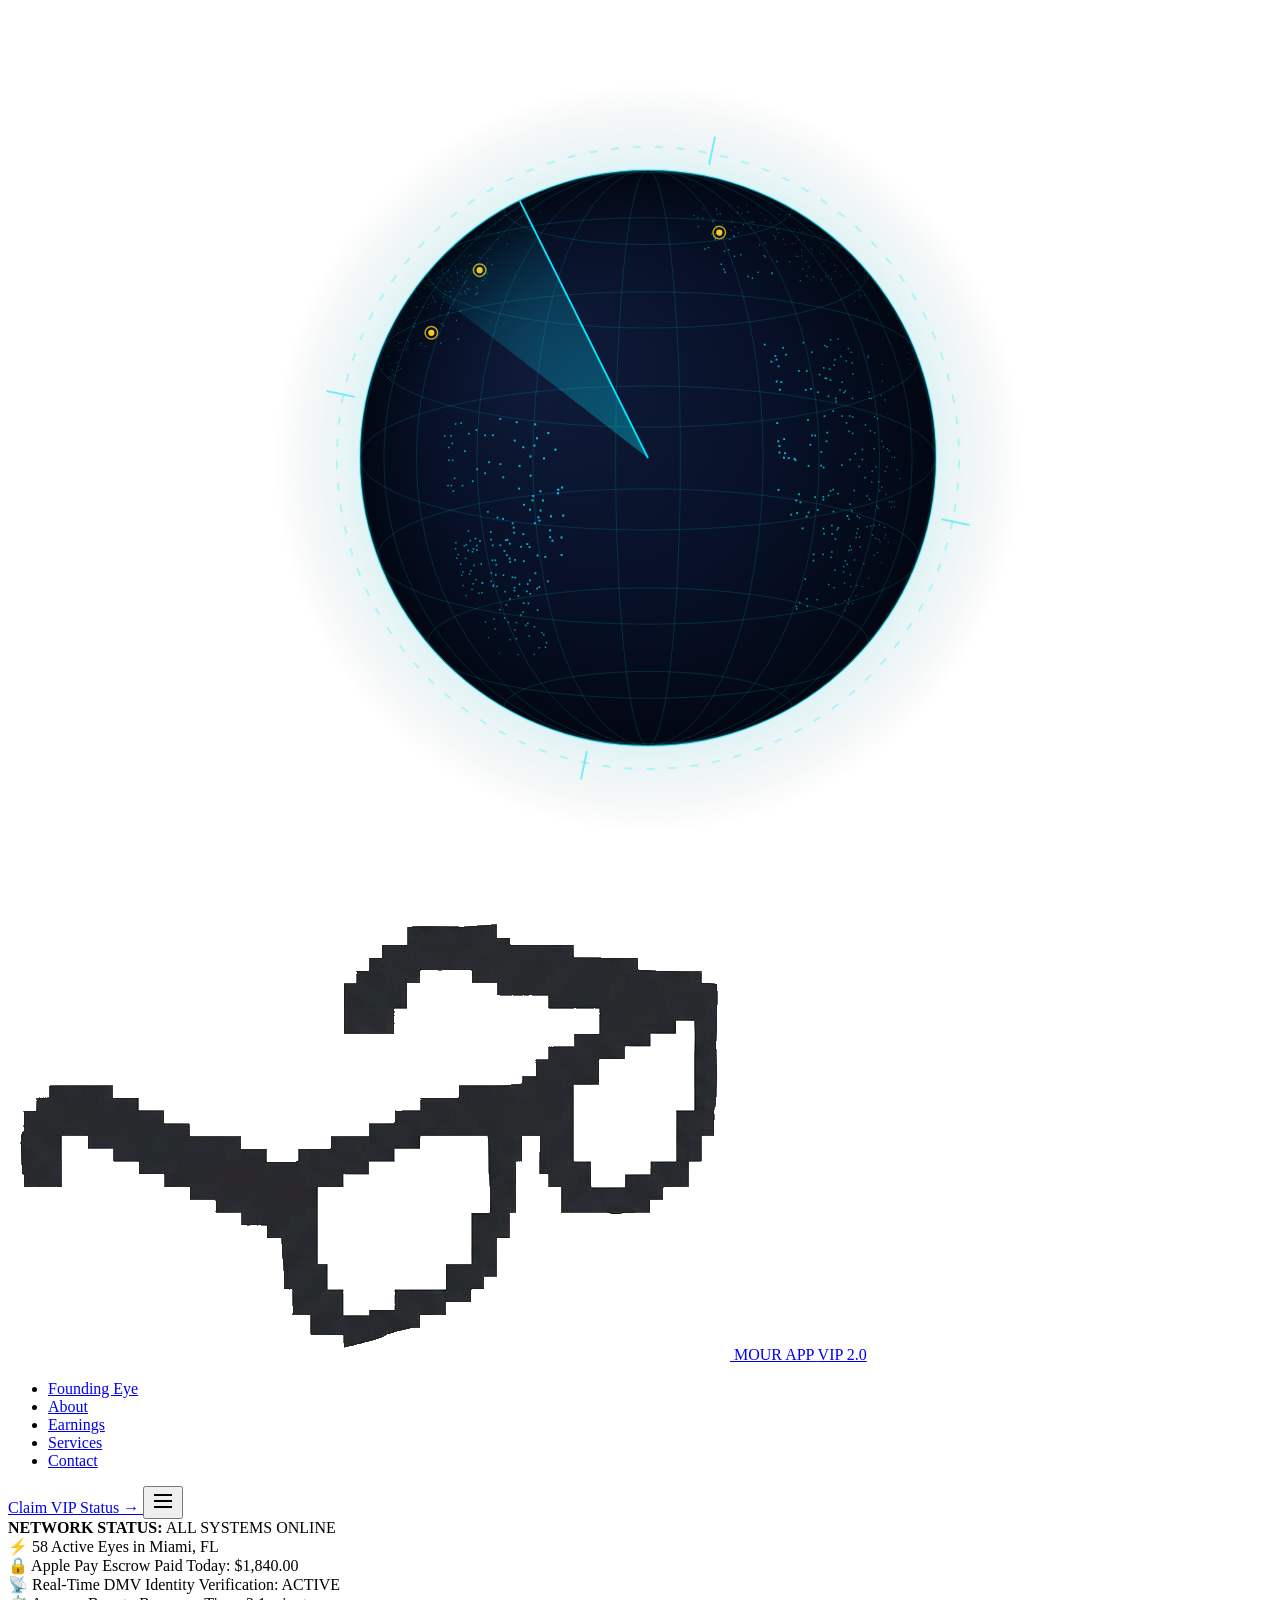
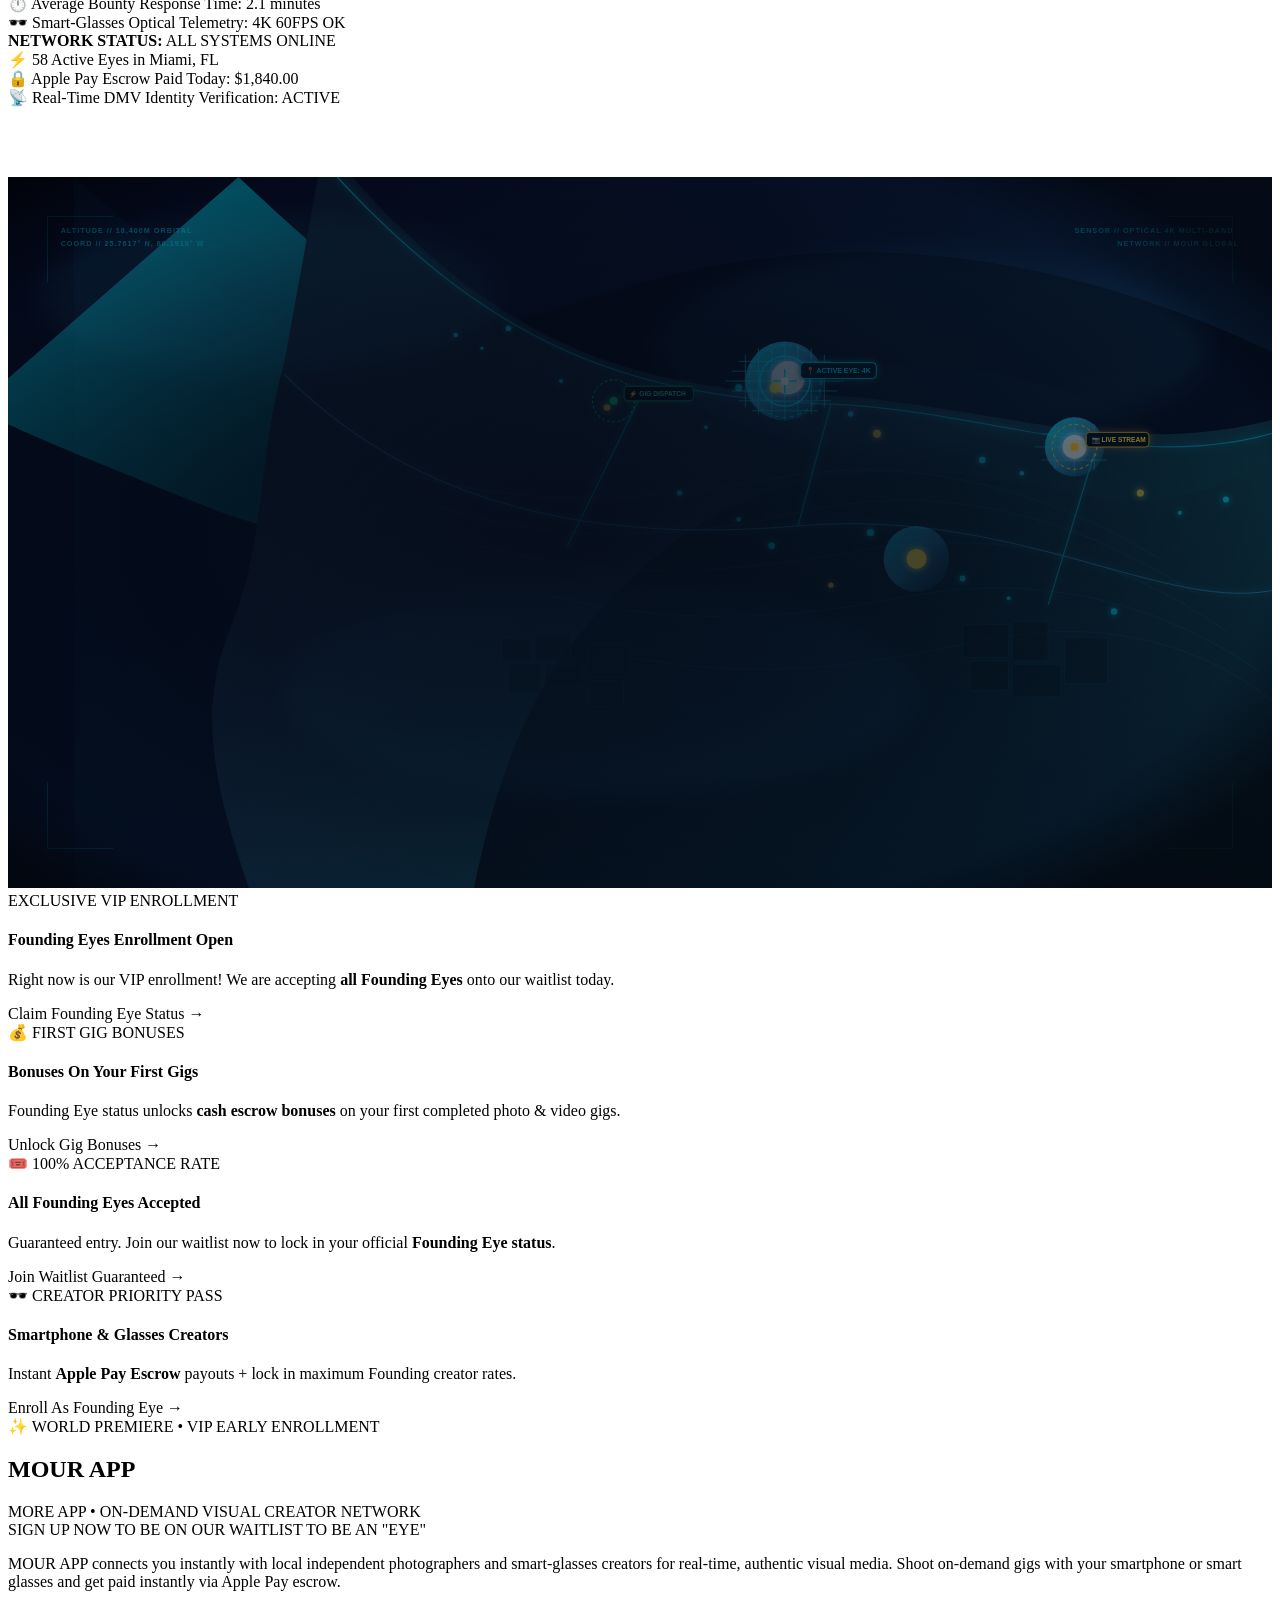
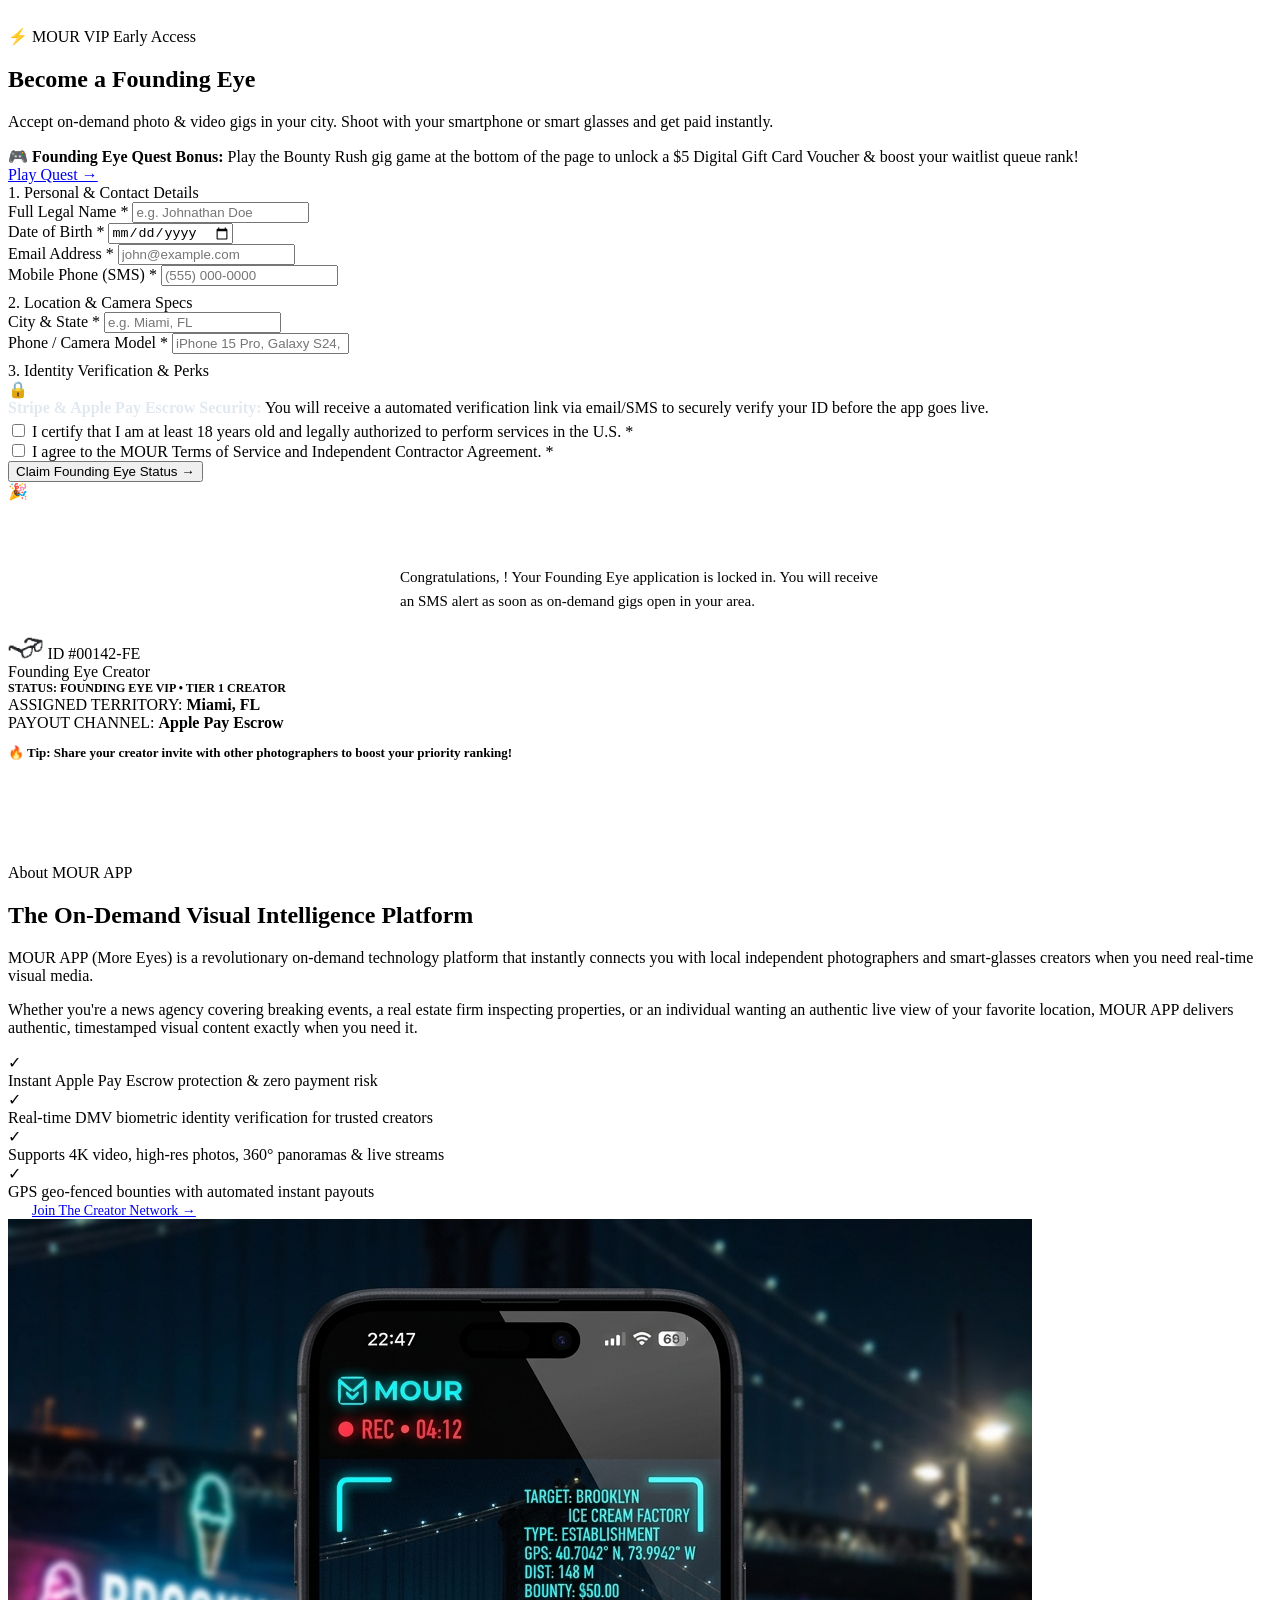
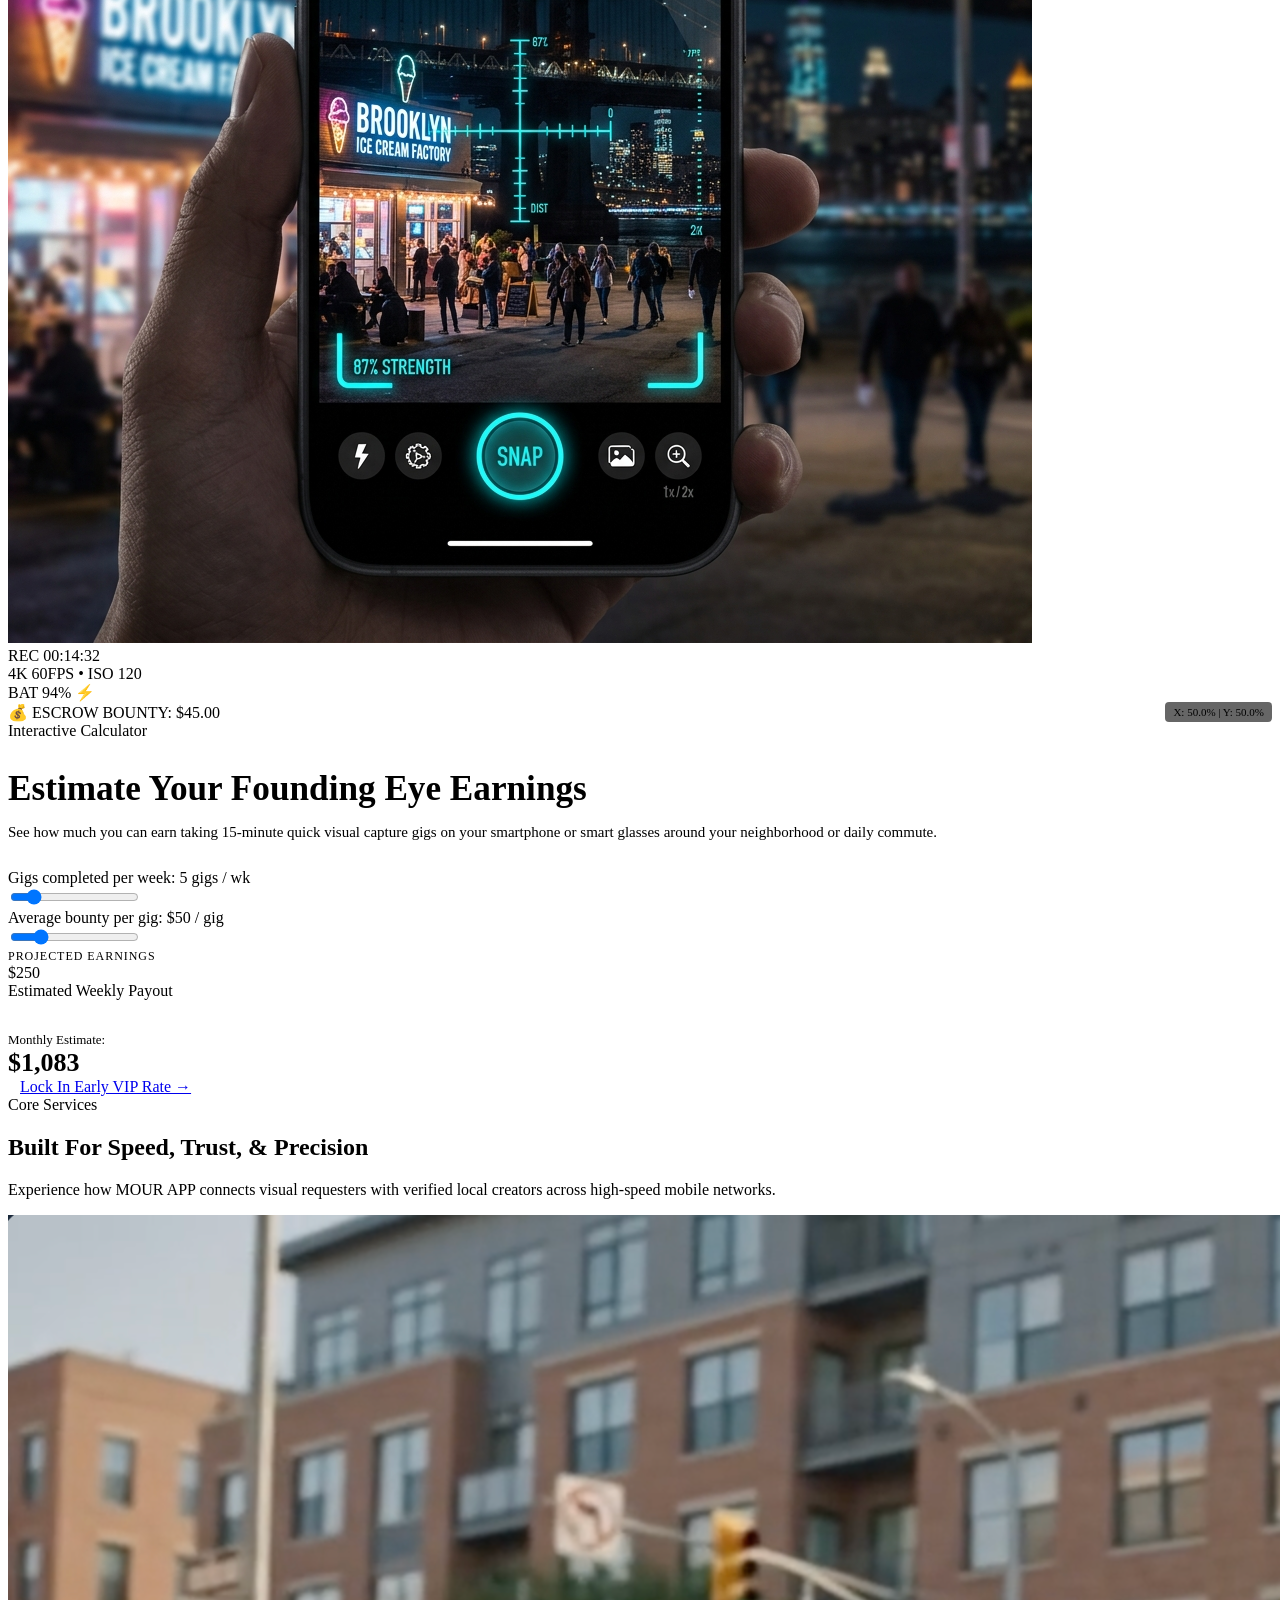
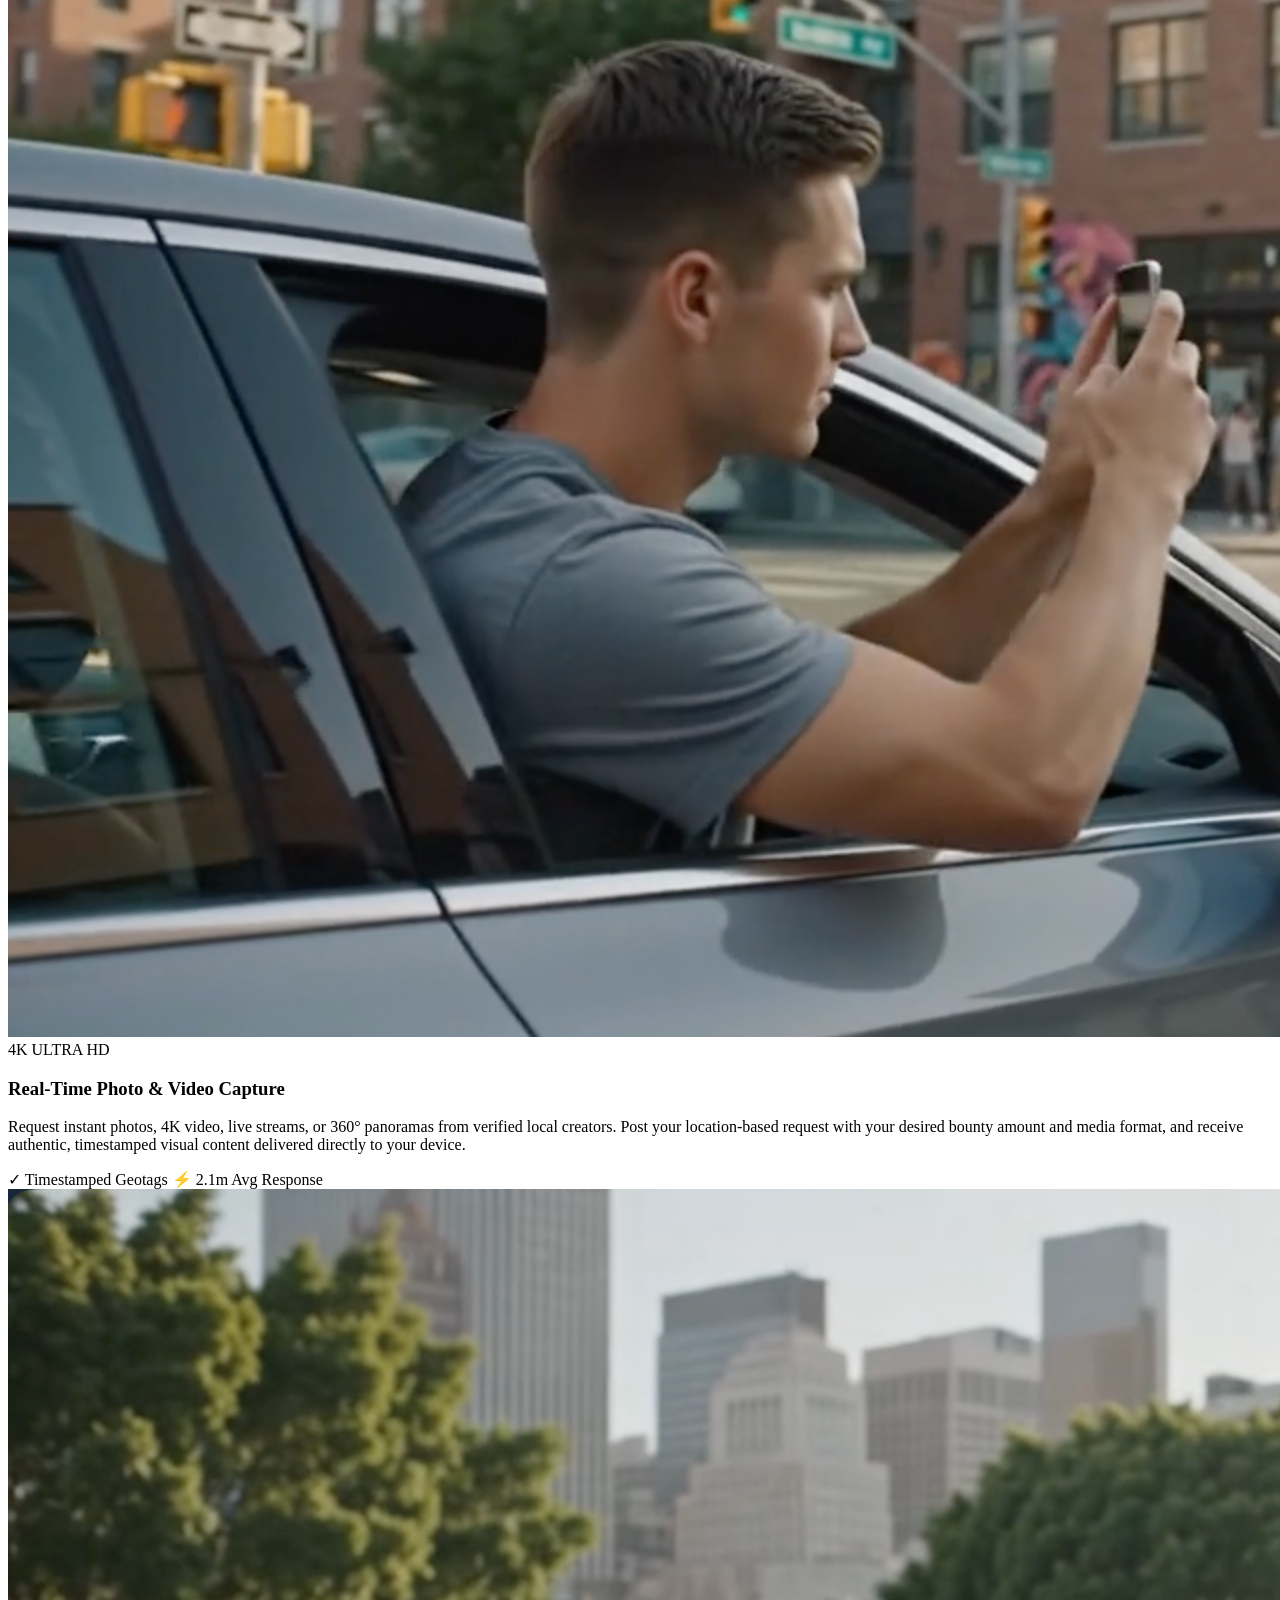
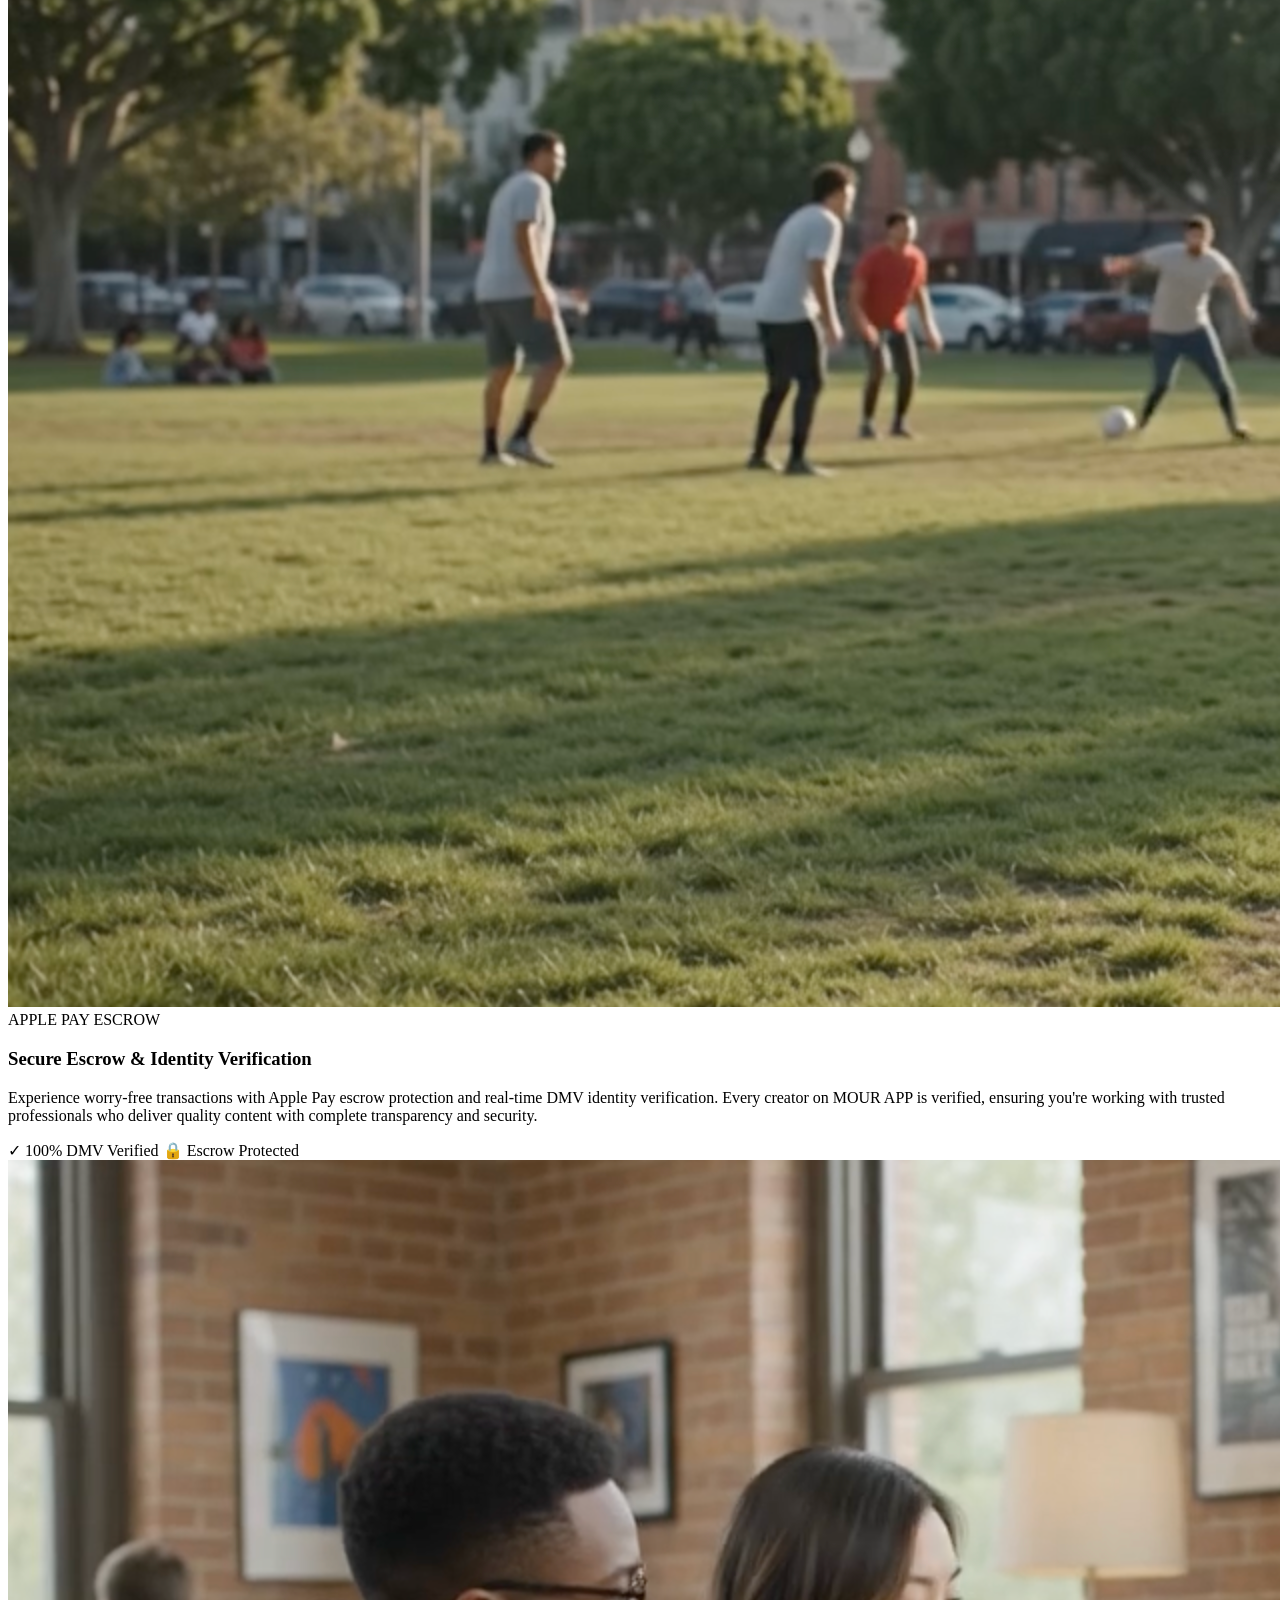
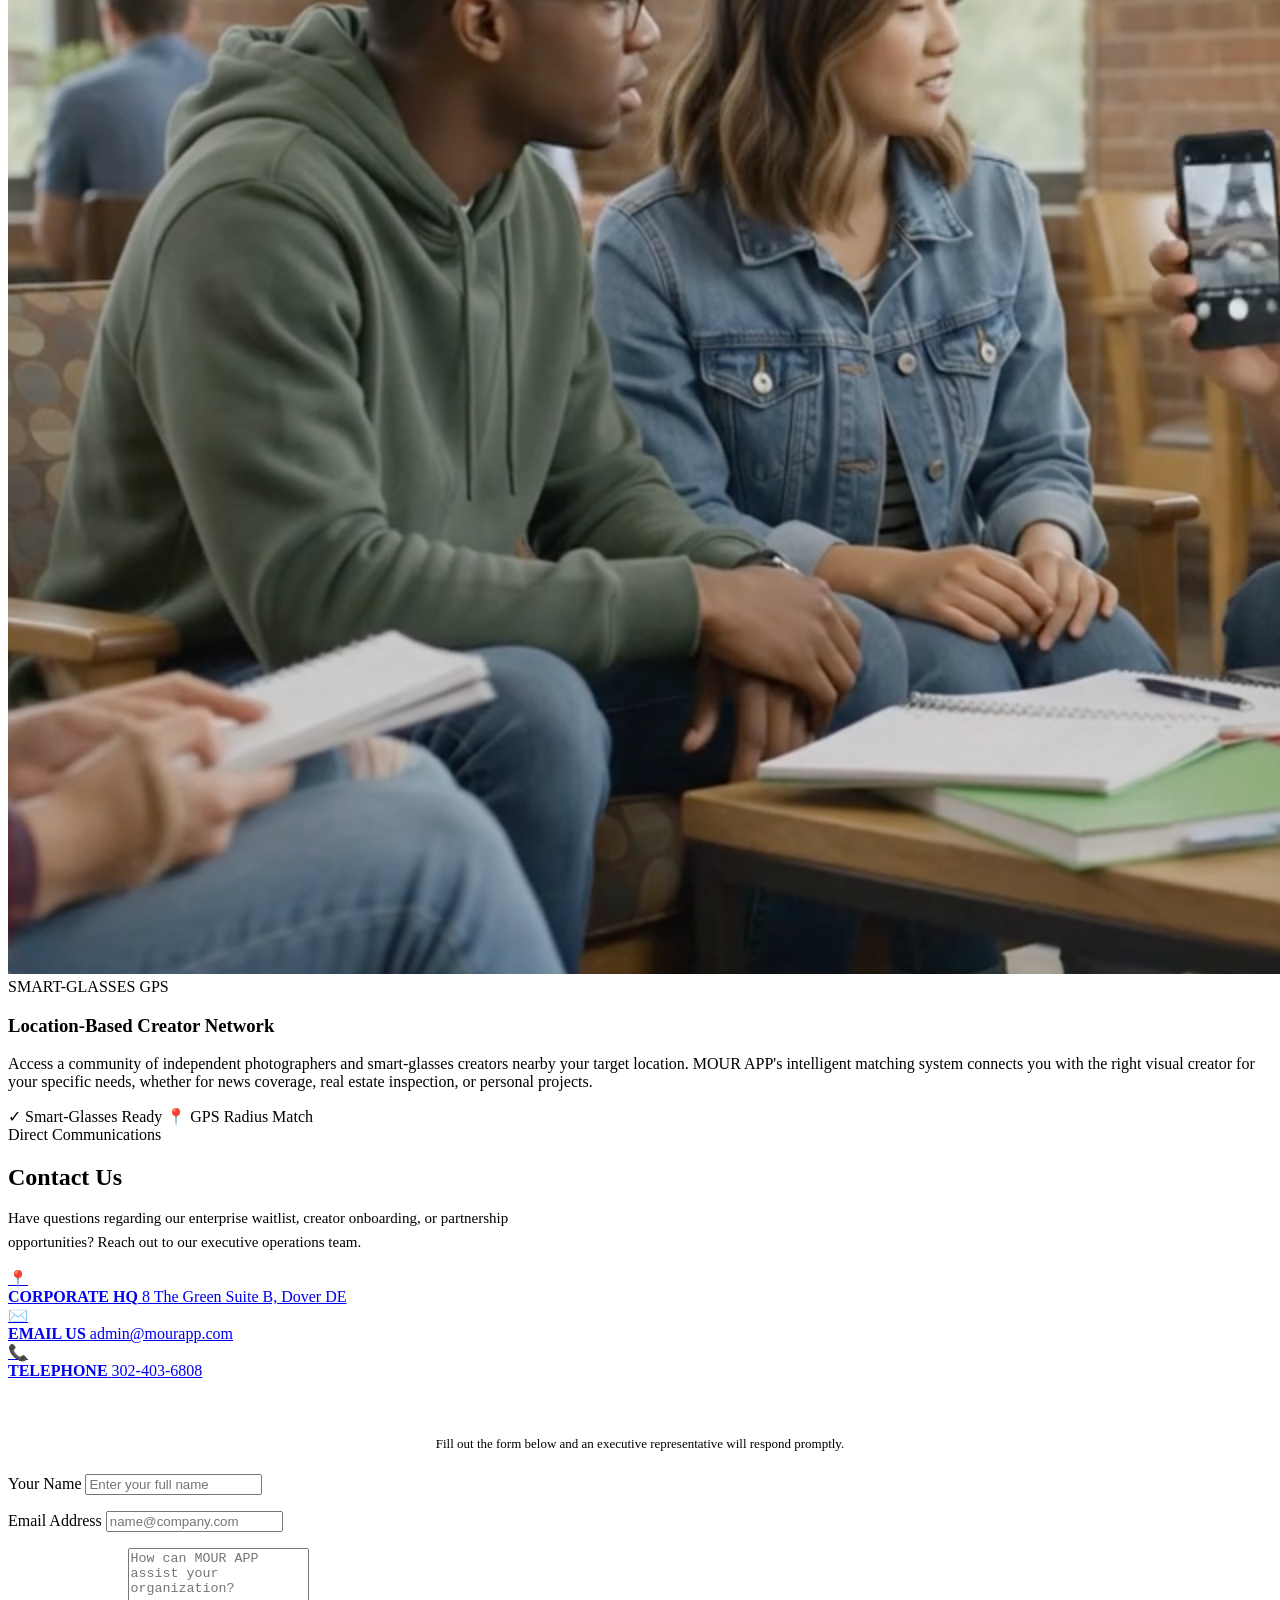
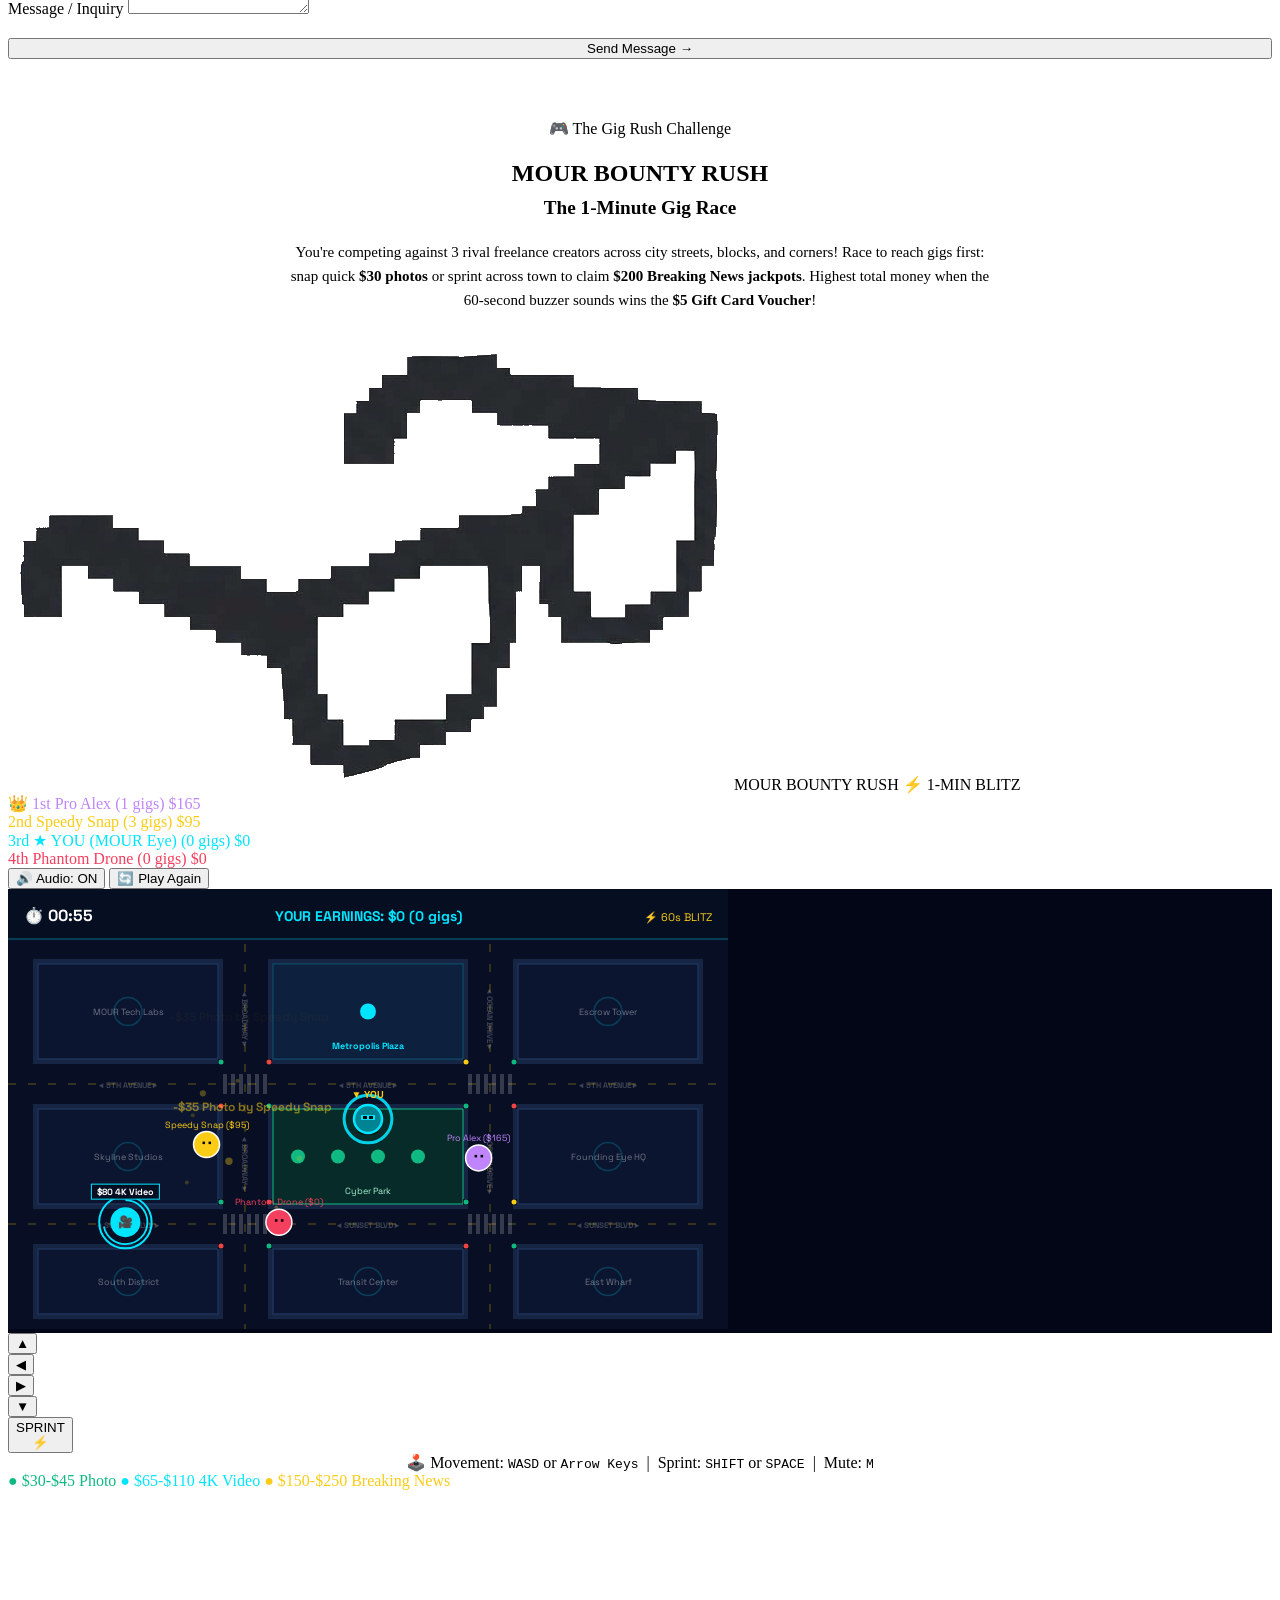
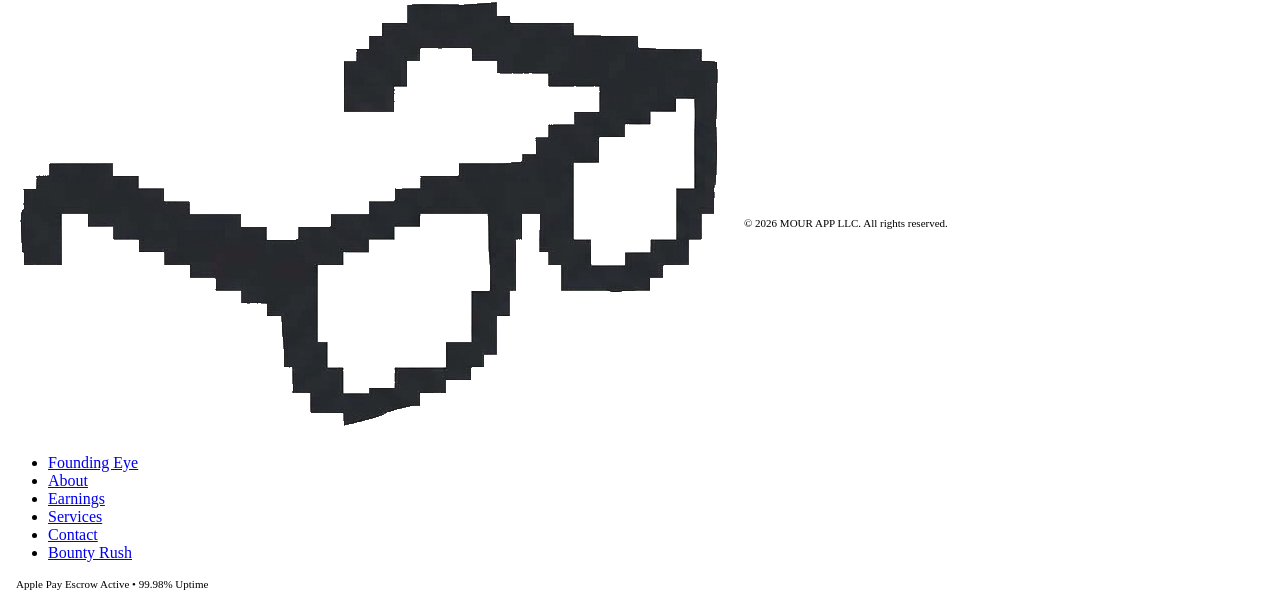
==== index.html @ 60134f3b "Publish mourapp.com marketing mirror for home-network fallback" ====
<!DOCTYPE html>
<html lang="en">
<head>
<script>
  if (/Mobi|Android|iPhone|iPad|iPod/i.test(navigator.userAgent) || window.innerWidth <= 768) {
    window.location.replace("mobile.html");
  }
</script>
  <meta charset="UTF-8" />
  <meta name="viewport" content="width=device-width, initial-scale=1.0" />
  <title>MOUR APP — On-Demand Real-Time Visual Media | Founding Eye VIP Early Access</title>
  <meta name="description" content="MOUR APP (More Eyes) instantly connects you with local independent photographers and smart-glasses creators for real-time visual media with Apple Pay escrow protection." />
  
  <!-- Cutout Smart Glasses Favicon -->
  <link rel="icon" type="image/png" href="assets/mour-glasses-logo.png" />
  
  <!-- Google Fonts: Inter & Space Grotesk -->
  <link rel="preconnect" href="https://fonts.googleapis.com" />
  <link rel="preconnect" href="https://fonts.gstatic.com" crossorigin />
  <link href="https://fonts.googleapis.com/css2?family=Inter:wght@400;500;600;700;800;900&family=Space+Grotesk:wght@500;700;800&display=swap" rel="stylesheet" />

  <!-- Stylesheet -->
  <link rel="stylesheet" href="css/styles.css" />
</head>
<body>

  <!-- Top Scroll Progress Bar -->
  <div id="scroll-progress"></div>

  <!-- Continuous Opaque 3D Spinning Earth & Center Radar Scanning Canvas -->
  <canvas id="mour-scroll-canvas"></canvas>

  <!-- Ambient Glow Orbs -->
  <div class="cyber-glow-orb orb-1"></div>
  <div class="cyber-glow-orb orb-2"></div>
  <div class="cyber-glow-orb orb-3"></div>

  <!-- ==========================================================================
       SITE HEADER (FEATURING CUTOUT GLASSES LOGO)
       ========================================================================== -->
  <header class="site-header">
    <div class="container">
      <div class="nav-inner">
        <a href="#" class="brand-wrapper" title="MOUR APP">
          <!-- Cutout Smart Glasses Logo -->
          <img src="assets/mour-glasses-logo.png" alt="MOUR Smart Glasses Logo" class="brand-glasses-logo" />
          <span class="brand-title">MOUR APP</span>
          <span class="brand-badge">VIP 2.0</span>
        </a>

        <ul class="nav-links">
          <li><a href="#waitlist" class="nav-link">Founding Eye</a></li>
          <li><a href="#about" class="nav-link">About</a></li>
          <li><a href="#calculator" class="nav-link">Earnings</a></li>
          <li><a href="#services" class="nav-link">Services</a></li>
          <li><a href="#contact" class="nav-link">Contact</a></li>
        </ul>

        <div class="nav-actions">
          <a href="#waitlist" class="btn-nav-waitlist">
            Claim VIP Status →
          </a>
          <button class="nav-mobile-toggle" aria-label="Toggle Navigation">
            <svg width="24" height="24" viewBox="0 0 24 24" fill="none" stroke="currentColor" stroke-width="2">
              <line x1="3" y1="12" x2="21" y2="12"></line>
              <line x1="3" y1="6" x2="21" y2="6"></line>
              <line x1="3" y1="18" x2="21" y2="18"></line>
            </svg>
          </button>
        </div>
      </div>
    </div>
  </header>

  <!-- Live Network Activity Ticker -->
  <div class="network-ticker">
    <div class="ticker-track">
      <div class="ticker-item">
        <span class="status-dot-live"></span> <strong>NETWORK STATUS:</strong> ALL SYSTEMS ONLINE
      </div>
      <div class="ticker-item">⚡ 58 Active Eyes in Miami, FL</div>
      <div class="ticker-item">🔒 Apple Pay Escrow Paid Today: $1,840.00</div>
      <div class="ticker-item">📡 Real-Time DMV Identity Verification: ACTIVE</div>
      <div class="ticker-item">⏱️ Average Bounty Response Time: 2.1 minutes</div>
      <div class="ticker-item">🕶️ Smart-Glasses Optical Telemetry: 4K 60FPS OK</div>
      <!-- Loop duplicate -->
      <div class="ticker-item">
        <span class="status-dot-live"></span> <strong>NETWORK STATUS:</strong> ALL SYSTEMS ONLINE
      </div>
      <div class="ticker-item">⚡ 58 Active Eyes in Miami, FL</div>
      <div class="ticker-item">🔒 Apple Pay Escrow Paid Today: $1,840.00</div>
      <div class="ticker-item">📡 Real-Time DMV Identity Verification: ACTIVE</div>
    </div>
  </div>

  <!-- ==========================================================================
       HERO & VIP EARLY ACCESS HOMEPAGE SECTION (PLACED RIGHT AT THE TOP)
       ========================================================================== -->
  <section class="hero-section" id="waitlist" style="min-height: auto; padding: 70px 0 90px;">
    
    <!-- Background Aerial SVG -->
    <div class="hero-parallax-bg">
      <img src="assets/aerial-hero.svg" alt="MOUR Aerial City Grid" class="hero-aerial-img" />
    </div>
    <div class="hero-vignette"></div>

    <!-- ==========================================================================
         FOUNDING EYES VIP ENROLLMENT CALL-TO-ACTION POP-UP ADVERTISEMENTS
         Emphasizes exclusive early enrollment, 100% acceptance & first gig bonuses
         ========================================================================== -->
    <div class="vip-ads-wrapper">
      <div class="vip-ad-popup ad-pos-tl" onclick="activateFoundingEyePromo('Founding Eyes Early Enrollment')">
        <div class="ad-popup-badge badge-cyan">
          <span class="ad-pulse-dot"></span> EXCLUSIVE VIP ENROLLMENT
        </div>
        <h4 class="ad-popup-title">Founding Eyes Enrollment Open</h4>
        <p class="ad-popup-desc">
          Right now is our VIP enrollment! We are accepting <strong>all Founding Eyes</strong> onto our waitlist today.
        </p>
        <div class="ad-popup-cta">
          <span>Claim Founding Eye Status</span>
          <span class="ad-arrow">→</span>
        </div>
      </div>

      <div class="vip-ad-popup ad-pos-tr" onclick="activateFoundingEyePromo('First Gig Escrow Cash Bonus')">
        <div class="ad-popup-badge badge-gold">
          💰 FIRST GIG BONUSES
        </div>
        <h4 class="ad-popup-title">Bonuses On Your First Gigs</h4>
        <p class="ad-popup-desc">
          Founding Eye status unlocks <strong>cash escrow bonuses</strong> on your first completed photo & video gigs.
        </p>
        <div class="ad-popup-cta cta-gold">
          <span>Unlock Gig Bonuses</span>
          <span class="ad-arrow">→</span>
        </div>
      </div>

      <div class="vip-ad-popup ad-pos-bl" onclick="activateFoundingEyePromo('100% Waitlist Acceptance')">
        <div class="ad-popup-badge badge-green">
          🎟️ 100% ACCEPTANCE RATE
        </div>
        <h4 class="ad-popup-title">All Founding Eyes Accepted</h4>
        <p class="ad-popup-desc">
          Guaranteed entry. Join our waitlist now to lock in your official <strong>Founding Eye status</strong>.
        </p>
        <div class="ad-popup-cta cta-green">
          <span>Join Waitlist Guaranteed</span>
          <span class="ad-arrow">→</span>
        </div>
      </div>

      <div class="vip-ad-popup ad-pos-br" onclick="activateFoundingEyePromo('Creator Tier 1 Escrow Priority')">
        <div class="ad-popup-badge badge-purple">
          🕶️ CREATOR PRIORITY PASS
        </div>
        <h4 class="ad-popup-title">Smartphone & Glasses Creators</h4>
        <p class="ad-popup-desc">
          Instant <strong>Apple Pay Escrow</strong> payouts + lock in maximum Founding creator rates.
        </p>
        <div class="ad-popup-cta cta-purple">
          <span>Enroll As Founding Eye</span>
          <span class="ad-arrow">→</span>
        </div>
      </div>
    </div>

    <!-- Tactical Corner Brackets -->
    <div class="hud-bracket bracket-tl"></div>
    <div class="hud-bracket bracket-tr"></div>
    <div class="hud-bracket bracket-bl"></div>
    <div class="hud-bracket bracket-br"></div>

    <div class="container">
      
      <!-- Main Homepage Premiere Header -->
      <div class="hero-content hero-premiere-container" style="margin-bottom: 36px;">
        
        <!-- Theatrical Premiere Lighting Behind Title -->
        <div class="hero-title-theatrical-glow"></div>
        <div class="hero-beam-flare"></div>

        <div class="hero-premiere-pill">
          ✨ WORLD PREMIERE • VIP EARLY ENROLLMENT
        </div>

        <div class="hero-title-wrapper">
          <h1 class="hero-title hero-title-premiere">
            <span class="title-glow-premiere">MOUR APP</span>
          </h1>
          <div class="hero-phonetic-badge">MORE APP • ON-DEMAND VISUAL CREATOR NETWORK</div>
        </div>

        <div class="hero-subtitle" style="margin-bottom: 14px;">
          SIGN UP NOW TO BE ON OUR WAITLIST TO BE AN "EYE"
        </div>

        <p class="hero-description" style="margin-bottom: 0;">
          MOUR APP connects you instantly with local independent photographers and smart-glasses creators for real-time, authentic visual media. Shoot on-demand gigs with your smartphone or smart glasses and get paid instantly via Apple Pay escrow.
        </p>
      </div>

      <!-- MOUR VIP EARLY ACCESS WAITLIST CARD (FRONT & CENTER AT THE TOP) -->
      <div class="waitlist-card" style="margin-top: 10px;">

        <div class="waitlist-header">
          <span class="waitlist-vip-tag">⚡ MOUR VIP Early Access</span>
          <h2 class="waitlist-title">Become a Founding Eye</h2>
          <p class="waitlist-desc">
            Accept on-demand photo & video gigs in your city. Shoot with your smartphone or smart glasses and get paid instantly.
          </p>
        </div>

        <!-- CENTER-ALIGNED QUEST BONUS BANNER WITH YELLOW PLAY BUTTON UNDERNEATH -->
        <div class="scavenger-perk-banner-centered" id="zelda-status-banner">
          <div class="scavenger-perk-text-centered">
            🎮 <strong>Founding Eye Quest Bonus:</strong> Play the Bounty Rush gig game at the bottom of the page to unlock a $5 Digital Gift Card Voucher & boost your waitlist queue rank!
          </div>
          <a href="#game" class="btn-play-quest-yellow">
            Play Quest →
          </a>
        </div>

        <!-- Multi-Step Interactive Form -->
        <div id="mour_form_inner" class="waitlist-body">
          
          <div class="form-step-title">
            <span>1. Personal & Contact Details</span>
          </div>

          <div class="form-grid-2">
            <div class="form-group">
              <label class="form-label" for="mour_full_name">Full Legal Name *</label>
              <input type="text" id="mour_full_name" class="form-input" placeholder="e.g. Johnathan Doe" required />
            </div>
            <div class="form-group">
              <label class="form-label" for="mour_dob">Date of Birth *</label>
              <input type="date" id="mour_dob" class="form-input" required />
            </div>
          </div>

          <div class="form-grid-2">
            <div class="form-group">
              <label class="form-label" for="mour_email">Email Address *</label>
              <input type="email" id="mour_email" class="form-input" placeholder="john@example.com" required />
            </div>
            <div class="form-group">
              <label class="form-label" for="mour_phone">Mobile Phone (SMS) *</label>
              <input type="tel" id="mour_phone" class="form-input" placeholder="(555) 000-0000" required />
            </div>
          </div>

          <div class="form-step-title" style="margin-top: 8px;">
            <span>2. Location & Camera Specs</span>
          </div>

          <div class="form-grid-2">
            <div class="form-group">
              <label class="form-label" for="mour_city">City & State *</label>
              <input type="text" id="mour_city" class="form-input" placeholder="e.g. Miami, FL" required />
            </div>
            <div class="form-group">
              <label class="form-label" for="mour_device">Phone / Camera Model *</label>
              <input type="text" id="mour_device" class="form-input" placeholder="iPhone 15 Pro, Galaxy S24, Meta Ray-Ban" required />
            </div>
          </div>

          <div class="form-step-title" style="margin-top: 8px;">
            <span>3. Identity Verification & Perks</span>
          </div>

          <div class="stripe-security-notice">
            <span>🔒</span>
            <div>
              <strong style="color: #E2E8F0;">Stripe & Apple Pay Escrow Security:</strong> 
              You will receive a automated verification link via email/SMS to securely verify your ID before the app goes live.
            </div>
          </div>

          <div class="checkbox-row" style="margin-top: 4px;">
            <input type="checkbox" id="mour_age" />
            <label for="mour_age" class="checkbox-label">
              I certify that I am at least 18 years old and legally authorized to perform services in the U.S. *
            </label>
          </div>

          <div class="checkbox-row">
            <input type="checkbox" id="mour_terms" />
            <label for="mour_terms" class="checkbox-label">
              I agree to the MOUR Terms of Service and Independent Contractor Agreement. *
            </label>
          </div>

          <div id="mour_error_msg" class="error-alert-box"></div>

          <button type="button" id="mour_submit_btn" class="btn-submit-waitlist" onclick="submitMourApplication()">
            Claim Founding Eye Status →
          </button>
        </div>

        <!-- Success Screen & Holographic Pass -->
        <div id="mour_success_card" class="waitlist-success-card">
          <div class="success-confetti-icon">🎉</div>
          <h3 style="color: #FFFFFF; font-size: 26px; font-weight: 800; margin-bottom: 8px;">
            You're On the Founding Eye VIP List!
          </h3>
          <p style="color: var(--text-secondary); font-size: 15px; max-width: 480px; margin: 0 auto 24px; line-height: 1.6;">
            Congratulations, <strong id="mour_success_name" style="color: var(--accent-cyan);"></strong>! Your Founding Eye application is locked in. You will receive an SMS alert as soon as on-demand gigs open in your area.
          </p>

          <!-- Holographic Creator Badge with Cutout Glasses -->
          <div class="holographic-pass">
            <div class="pass-header">
              <img src="assets/mour-glasses-logo.png" alt="MOUR Glasses" style="height: 22px; width: auto;" />
              <span class="pass-id">ID #00142-FE</span>
            </div>
            <div class="pass-name" id="pass-holder-name">Founding Eye Creator</div>
            <div style="font-size: 12px; color: var(--accent-cyan); font-family: var(--font-mono); font-weight: 700;">
              STATUS: FOUNDING EYE VIP • TIER 1 CREATOR
            </div>
            <div class="pass-details">
              <div>
                <span>ASSIGNED TERRITORY:</span>
                <strong id="pass-holder-city">Miami, FL</strong>
              </div>
              <div>
                <span>PAYOUT CHANNEL:</span>
                <strong>Apple Pay Escrow</strong>
              </div>
            </div>
          </div>

          <p style="font-size: 13px; color: var(--accent-gold); font-weight: 600;">
            🔥 Tip: Share your creator invite with other photographers to boost your priority ranking!
          </p>
        </div>

      </div>

    </div>
  </section>

  <!-- ==========================================================================
       ABOUT MOUR SECTION & 3D CAMERA HUD VIEWPORT
       ========================================================================== -->
  <section class="about-section" id="about">
    <div class="container">
      <div class="about-grid">
        
        <div class="about-content">
          <span class="section-tag">About MOUR APP</span>
          <h2 class="section-heading">
            The On-Demand <span>Visual Intelligence</span> Platform
          </h2>
          <p class="about-text">
            MOUR APP (More Eyes) is a revolutionary on-demand technology platform that instantly connects you with local independent photographers and smart-glasses creators when you need real-time visual media.
          </p>
          <p class="about-text">
            Whether you're a news agency covering breaking events, a real estate firm inspecting properties, or an individual wanting an authentic live view of your favorite location, MOUR APP delivers authentic, timestamped visual content exactly when you need it.
          </p>

          <div class="about-features-list">
            <div class="about-feature-item">
              <div class="feature-check-icon">✓</div>
              <span>Instant Apple Pay Escrow protection & zero payment risk</span>
            </div>
            <div class="about-feature-item">
              <div class="feature-check-icon">✓</div>
              <span>Real-time DMV biometric identity verification for trusted creators</span>
            </div>
            <div class="about-feature-item">
              <div class="feature-check-icon">✓</div>
              <span>Supports 4K video, high-res photos, 360° panoramas & live streams</span>
            </div>
            <div class="about-feature-item">
              <div class="feature-check-icon">✓</div>
              <span>GPS geo-fenced bounties with automated instant payouts</span>
            </div>
          </div>

          <a href="#waitlist" class="btn-primary-glow" style="padding: 12px 24px; font-size: 14px;">
            Join The Creator Network →
          </a>
        </div>

        <!-- 3D Camera HUD Mockup Stage -->
        <div class="camera-hud-stage">
          <div class="camera-hud-card">
            <img src="assets/camera-hud.jpg" alt="MOUR Camera Viewfinder HUD" class="hud-viewport-img" />
            
            <!-- Live Interactive HUD Overlays -->
            <div class="hud-glass-layer">
              <div class="hud-top-bar">
                <div class="rec-indicator">
                  <span class="rec-dot"></span>
                  <span>REC</span>
                  <span id="hud-rec-timer">00:14:28</span>
                </div>
                <div style="color: var(--accent-cyan);">4K 60FPS • ISO 120</div>
                <div>BAT 94% ⚡</div>
              </div>

              <div class="hud-center-crosshair">
                <div class="reticle-ring"></div>
                <div style="position: absolute; top: 50%; left: 50%; width: 6px; height: 6px; background: var(--accent-cyan); border-radius: 50%; transform: translate(-50%, -50%);"></div>
              </div>

              <div style="display: flex; justify-content: space-between; align-items: flex-end;">
                <div class="hud-bounty-chip">
                  <span>💰 ESCROW BOUNTY:</span> $45.00
                </div>
                <div id="hud-live-coord" style="font-family: var(--font-mono); font-size: 11px; color: var(--accent-cyan); background: rgba(0,0,0,0.6); padding: 4px 8px; border-radius: 4px;">
                  X: 50.0% | Y: 50.0%
                </div>
              </div>
            </div>
          </div>
        </div>

      </div>
    </div>
  </section>

  <!-- ==========================================================================
       INTERACTIVE CREATOR EARNINGS CALCULATOR
       ========================================================================== -->
  <section class="calculator-section" id="calculator">
    <div class="container">
      <div class="calculator-card">
        <div class="calculator-grid">
          
          <div>
            <span class="section-tag">Interactive Calculator</span>
            <h2 class="section-heading" style="font-size: 2.2rem; margin-bottom: 14px;">
              Estimate Your <span>Founding Eye</span> Earnings
            </h2>
            <p style="color: var(--text-secondary); font-size: 15px; margin-bottom: 28px;">
              See how much you can earn taking 15-minute quick visual capture gigs on your smartphone or smart glasses around your neighborhood or daily commute.
            </p>

            <div class="calc-control">
              <div class="calc-label-row">
                <span class="calc-title">Gigs completed per week:</span>
                <span class="calc-val-pill" id="calc-gigs-val">5 gigs / wk</span>
              </div>
              <input type="range" min="1" max="30" value="5" id="calc-gigs" class="calc-range" />
            </div>

            <div class="calc-control">
              <div class="calc-label-row">
                <span class="calc-title">Average bounty per gig:</span>
                <span class="calc-val-pill" id="calc-bounty-val">$50 / gig</span>
              </div>
              <input type="range" min="25" max="150" step="5" value="50" id="calc-bounty" class="calc-range" />
            </div>
          </div>

          <div class="earnings-display-box">
            <div style="font-size: 12px; font-family: var(--font-mono); color: var(--accent-cyan); letter-spacing: 0.08em; text-transform: uppercase;">
              Projected Earnings
            </div>
            <div class="earnings-number" id="calc-weekly-earnings">$250</div>
            <div class="earnings-subtext">Estimated Weekly Payout</div>

            <div style="border-top: 1px dashed var(--border-subtle); padding-top: 16px; margin-top: 16px;">
              <div style="font-size: 13px; color: var(--text-secondary);">Monthly Estimate:</div>
              <div style="font-size: 26px; font-weight: 800; color: var(--accent-gold); font-family: var(--font-mono);" id="calc-monthly-earnings">
                $1,083
              </div>
            </div>

            <a href="#waitlist" class="btn-primary-glow" style="width: 100%; justify-content: center; margin-top: 22px; padding: 12px;">
              Lock In Early VIP Rate →
            </a>
          </div>

        </div>
      </div>
    </div>
  </section>

  <!-- ==========================================================================
       SERVICES SECTION (3D PARALLAX CARDS)
       ========================================================================== -->
  <section class="services-section" id="services">
    <div class="container">
      
      <div class="services-header">
        <span class="section-tag">Core Services</span>
        <h2 class="section-heading">
          Built For <span>Speed, Trust, & Precision</span>
        </h2>
        <p style="color: var(--text-secondary); font-size: 16px;">
          Experience how MOUR APP connects visual requesters with verified local creators across high-speed mobile networks.
        </p>
      </div>

      <div class="services-grid">
        
        <!-- Service Card 1 -->
        <div class="service-card">
          <div class="service-img-wrapper">
            <img src="assets/service-capture.png" alt="Real-Time Photo and Video Capture" class="service-img" />
            <div class="service-badge">4K ULTRA HD</div>
          </div>
          <div class="service-content">
            <h3 class="service-title">Real-Time Photo & Video Capture</h3>
            <p class="service-desc">
              Request instant photos, 4K video, live streams, or 360° panoramas from verified local creators. Post your location-based request with your desired bounty amount and media format, and receive authentic, timestamped visual content delivered directly to your device.
            </p>
            <div class="service-perk-row">
              <span>✓ Timestamped Geotags</span>
              <span style="margin-left: auto;">⚡ 2.1m Avg Response</span>
            </div>
          </div>
        </div>

        <!-- Service Card 2 -->
        <div class="service-card">
          <div class="service-img-wrapper">
            <img src="assets/service-escrow.png" alt="Secure Escrow and Identity Verification" class="service-img" />
            <div class="service-badge">APPLE PAY ESCROW</div>
          </div>
          <div class="service-content">
            <h3 class="service-title">Secure Escrow & Identity Verification</h3>
            <p class="service-desc">
              Experience worry-free transactions with Apple Pay escrow protection and real-time DMV identity verification. Every creator on MOUR APP is verified, ensuring you're working with trusted professionals who deliver quality content with complete transparency and security.
            </p>
            <div class="service-perk-row">
              <span>✓ 100% DMV Verified</span>
              <span style="margin-left: auto;">🔒 Escrow Protected</span>
            </div>
          </div>
        </div>

        <!-- Service Card 3 -->
        <div class="service-card">
          <div class="service-img-wrapper">
            <img src="assets/service-network.png" alt="Location-Based Creator Network" class="service-img" />
            <div class="service-badge">SMART-GLASSES GPS</div>
          </div>
          <div class="service-content">
            <h3 class="service-title">Location-Based Creator Network</h3>
            <p class="service-desc">
              Access a community of independent photographers and smart-glasses creators nearby your target location. MOUR APP's intelligent matching system connects you with the right visual creator for your specific needs, whether for news coverage, real estate inspection, or personal projects.
            </p>
            <div class="service-perk-row">
              <span>✓ Smart-Glasses Ready</span>
              <span style="margin-left: auto;">📍 GPS Radius Match</span>
            </div>
          </div>
        </div>

      </div>

    </div>
  </section>

  <!-- ==========================================================================
       CONTACT US & DIRECT COMMUNICATIONS (CENTER-ALIGNED VERTICAL STACK)
       ========================================================================== -->
  <section class="contact-section" id="contact">
    <div class="container">
      
      <div class="contact-stack">
        
        <!-- Contact Us (Top Part, Centered) -->
        <div class="contact-info-center">
          <span class="section-tag">Direct Communications</span>
          <h2 class="section-heading" style="margin-bottom: 12px;">Contact Us</h2>
          <p style="color: var(--text-secondary); font-size: 15px; line-height: 1.6; max-width: 580px;">
            Have questions regarding our enterprise waitlist, creator onboarding, or partnership opportunities? Reach out to our executive operations team.
          </p>

          <div class="contact-items-horizontal">
            <a href="geo:8+The+Green+Suite+B%2C+Dover+De+19901" class="contact-item">
              <div class="contact-icon">📍</div>
              <div class="contact-details">
                <strong class="contact-title">CORPORATE HQ</strong>
                <span class="contact-address-text">8 The Green Suite B, Dover DE</span>
              </div>
            </a>

            <a href="mailto:admin@mourapp.com" class="contact-item">
              <div class="contact-icon">✉️</div>
              <div class="contact-details">
                <strong class="contact-title">EMAIL US</strong>
                <span class="contact-value-text">admin@mourapp.com</span>
              </div>
            </a>

            <a href="tel:302-403-6808" class="contact-item">
              <div class="contact-icon">📞</div>
              <div class="contact-details">
                <strong class="contact-title">TELEPHONE</strong>
                <span class="contact-value-text">302-403-6808</span>
              </div>
            </a>
          </div>
        </div>

        <!-- Send Us a Direct Message (Directly Underneath, Centered) -->
        <div class="contact-form-card">
          <h3 style="color: #fff; font-size: 20px; font-weight: 800; margin-bottom: 8px; text-align: center;">
            Send Us a Direct Message
          </h3>
          <p style="color: var(--text-secondary); font-size: 13px; text-align: center; margin-bottom: 22px;">
            Fill out the form below and an executive representative will respond promptly.
          </p>

          <form onsubmit="event.preventDefault(); alert('Thank you for contacting MOUR APP. An executive representative will respond shortly.');">
            <div class="form-group" style="margin-bottom: 16px;">
              <label class="form-label">Your Name</label>
              <input type="text" class="form-input" placeholder="Enter your full name" required />
            </div>
            <div class="form-group" style="margin-bottom: 16px;">
              <label class="form-label">Email Address</label>
              <input type="email" class="form-input" placeholder="name@company.com" required />
            </div>
            <div class="form-group" style="margin-bottom: 20px;">
              <label class="form-label">Message / Inquiry</label>
              <textarea class="form-input" rows="4" placeholder="How can MOUR APP assist your organization?" required style="resize: vertical;"></textarea>
            </div>
            <button type="submit" class="btn-primary-glow" style="width: 100%; justify-content: center;">
              Send Message →
            </button>
          </form>
        </div>

      </div>

    </div>
  </section>

  <!-- ==========================================================================
       DEDICATED VIDEO GAME SECTION: "MOUR BOUNTY RUSH" (THE 3-MINUTE GIG RACE)
       Now Placed All the Way at the End Under Contact Us
       ========================================================================== -->
  <section class="game-section" id="game" style="padding: 60px 0 100px;">
    <div class="container">
      
      <div style="text-align: center; max-width: 720px; margin: 0 auto 30px;">
        <span class="section-tag" style="color: var(--accent-gold);">🎮 The Gig Rush Challenge</span>
        <h2 class="section-heading" style="line-height: 1.25;">
          MOUR BOUNTY RUSH<br />
          <span style="display: block; margin-top: 8px; font-size: 0.8em; color: var(--accent-gold);">The 1-Minute Gig Race</span>
        </h2>
        <p style="color: var(--text-secondary); font-size: 15px; line-height: 1.6;">
          You're competing against 3 rival freelance creators across city streets, blocks, and corners! Race to reach gigs first: snap quick <strong>$30 photos</strong> or sprint across town to claim <strong>$200 Breaking News jackpots</strong>. Highest total money when the 60-second buzzer sounds wins the <strong>$5 Gift Card Voucher</strong>!
        </p>
      </div>

      <!-- Game Arcade Cabinet -->
      <div class="bounty-game-wrapper">
        
        <!-- Header & Live Leaderboard: ALL WORDING CENTERED WITH TITLE IN THE MIDDLE -->
        <div class="bounty-scoreboard-bar bounty-scoreboard-center">
          
          <!-- Middle Top Header Title -->
          <div class="bounty-top-title-row">
            <div class="bounty-title-center-badge">
              <img src="assets/mour-glasses-logo.png" alt="MOUR Glasses" class="bounty-glasses-icon" />
              <span class="bounty-title-text">MOUR BOUNTY RUSH</span>
              <span class="bounty-blitz-badge">⚡ 1-MIN BLITZ</span>
            </div>
          </div>

          <!-- Real-Time Scoreboard Table (Center-Aligned) -->
          <div id="bounty-live-leaderboard" class="lb-container lb-container-center"></div>

          <!-- Centered Arcade Buttons -->
          <div class="bounty-actions-center">
            <button type="button" class="btn-arcade" id="btn-bounty-audio" onclick="toggleBountyAudio()">
              🔊 Audio: ON
            </button>
            <button type="button" class="btn-arcade" onclick="resetBountyGame()">
              🔄 Play Again
            </button>
          </div>
        </div>

        <!-- Canvas Screen Container -->
        <div style="position: relative; width: 100%; background: #020617;">
          <canvas id="bounty-canvas" width="720" height="440"></canvas>
          <div class="crt-scanlines"></div>

          <!-- Game Over Modal Overlay -->
          <div id="bounty-game-over-modal" class="bounty-modal-overlay">
            <div class="bounty-modal-card">
              <div style="font-size: 46px; margin-bottom: 6px;">🏆</div>
              <h3 id="bounty-game-over-title" style="font-size: 22px; font-weight: 900; color: #fff; margin-bottom: 10px;">
                TIME EXPIRED!
              </h3>
              <p id="bounty-game-over-desc" style="color: var(--text-secondary); font-size: 14px; line-height: 1.5; margin-bottom: 20px;">
                Calculating final payouts...
              </p>

              <!-- Unlockable Voucher Ticket -->
              <div id="bounty-voucher-card" class="gift-card-ticket" style="display: none; margin: 16px 0;">
                <div style="font-size: 11px; font-family: var(--font-mono); color: var(--accent-gold); text-transform: uppercase;">
                  ★ $5 Digital Gift Card Voucher Code ★
                </div>
                <div class="voucher-code-display">MOUR-FOUNDER-5GIFT</div>
                <button type="button" class="btn-copy-voucher" onclick="copyVoucherCode()">
                  Copy Voucher Code
                </button>
              </div>

              <div style="display: flex; gap: 10px; justify-content: center; margin-top: 20px;">
                <button type="button" class="btn-primary-glow" style="padding: 12px 24px; font-size: 13px;" onclick="resetBountyGame()">
                  Play Again 🔄
                </button>
                <a href="#waitlist" class="btn-secondary-ghost" style="padding: 12px 20px; font-size: 13px;">
                  Jump to Waitlist ↑
                </a>
              </div>
            </div>
          </div>
        </div>

        <!-- Mobile Touch Virtual Controls -->
        <div class="virtual-touch-controls">
          <div class="dpad-grid">
            <div></div>
            <button class="btn-touch-dpad" id="btn-dpad-up">▲</button>
            <div></div>
            <button class="btn-touch-dpad" id="btn-dpad-left">◀</button>
            <div style="background: #091226; border-radius: 4px;"></div>
            <button class="btn-touch-dpad" id="btn-dpad-right">▶</button>
            <div></div>
            <button class="btn-touch-dpad" id="btn-dpad-down">▼</button>
            <div></div>
          </div>

          <button class="btn-touch-action" id="btn-dpad-action">
            SPRINT<br/>⚡
          </button>
        </div>

        <!-- Arcade Bottom Status Legend (Center-Aligned) -->
        <div class="arcade-footer arcade-footer-center">
          <div class="arcade-instructions" style="text-align: center;">
            🕹️ Movement: <kbd>W</kbd><kbd>A</kbd><kbd>S</kbd><kbd>D</kbd> or <kbd>Arrow Keys</kbd> &nbsp;|&nbsp; 
            Sprint: <kbd>SHIFT</kbd> or <kbd>SPACE</kbd> &nbsp;|&nbsp; Mute: <kbd>M</kbd>
          </div>

          <div class="arcade-legend-center">
            <span style="color: #10B981;">● $30-$45 Photo</span>
            <span style="color: #00E5FF;">● $65-$110 4K Video</span>
            <span style="color: #FACC15;">● $150-$250 Breaking News</span>
          </div>
        </div>

      </div>

    </div>
  </section>

  <!-- ==========================================================================
       FOOTER (FEATURING CUTOUT GLASSES LOGO)
       ========================================================================== -->
  <footer class="site-footer">
    <div class="container">
      <div class="footer-inner">
        <div style="display: flex; align-items: center; gap: 14px;">
          <img src="assets/mour-glasses-logo.png" alt="MOUR Glasses Logo" class="footer-glasses-logo" />
          <div>
            <div style="font-weight: 800; color: #fff;">MOUR APP LLC</div>
            <div style="font-size: 11px; color: var(--text-muted);">© 2026 MOUR APP LLC. All rights reserved.</div>
          </div>
        </div>

        <ul class="footer-links">
          <li><a href="#waitlist">Founding Eye</a></li>
          <li><a href="#about">About</a></li>
          <li><a href="#calculator">Earnings</a></li>
          <li><a href="#services">Services</a></li>
          <li><a href="#contact">Contact</a></li>
          <li><a href="#game">Bounty Rush</a></li>
        </ul>

        <div style="display: flex; align-items: center; gap: 8px; font-family: var(--font-mono); font-size: 11px; color: var(--accent-green);">
          <span class="status-dot-live"></span>
          <span>Apple Pay Escrow Active • 99.98% Uptime</span>
        </div>
      </div>
    </div>
  </footer>

  <!-- Scripts -->
  <script src="js/zelda-game.js"></script>
  <script src="js/app.js"></script>
</body>
</html>
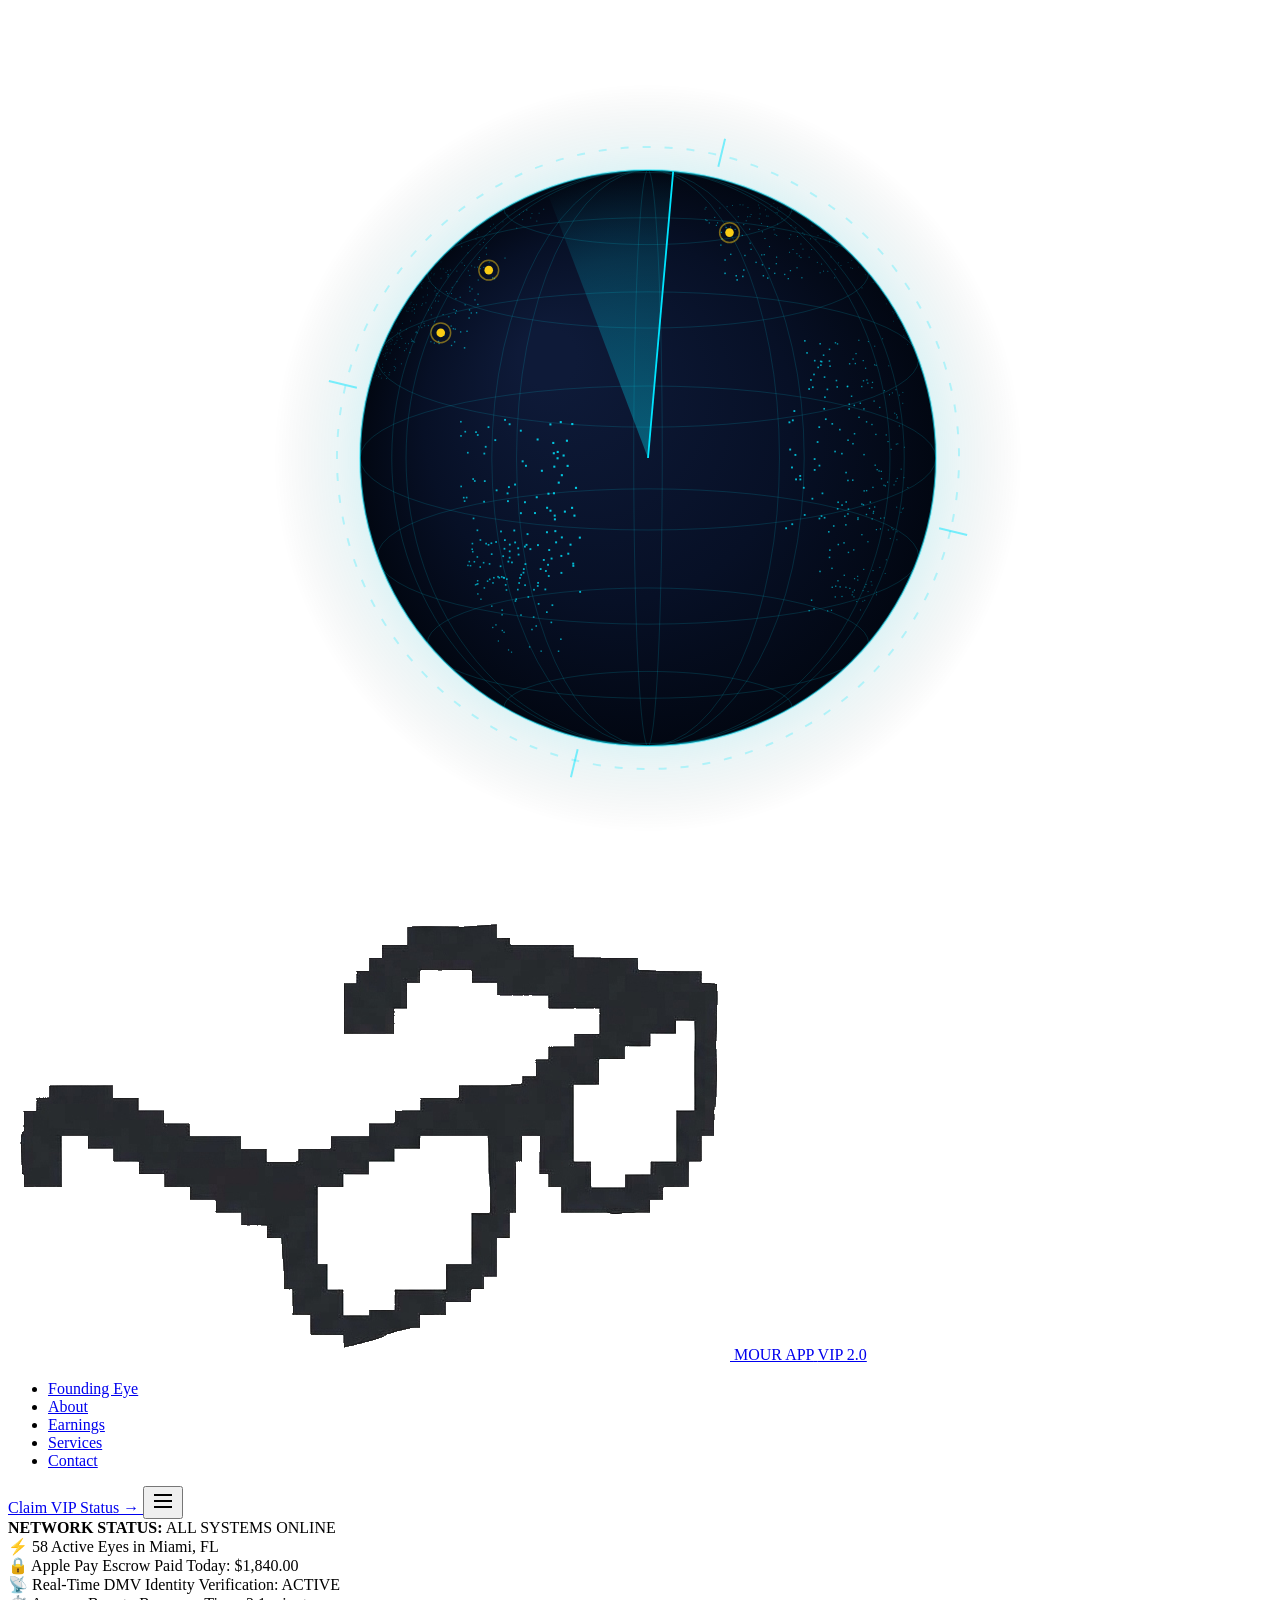
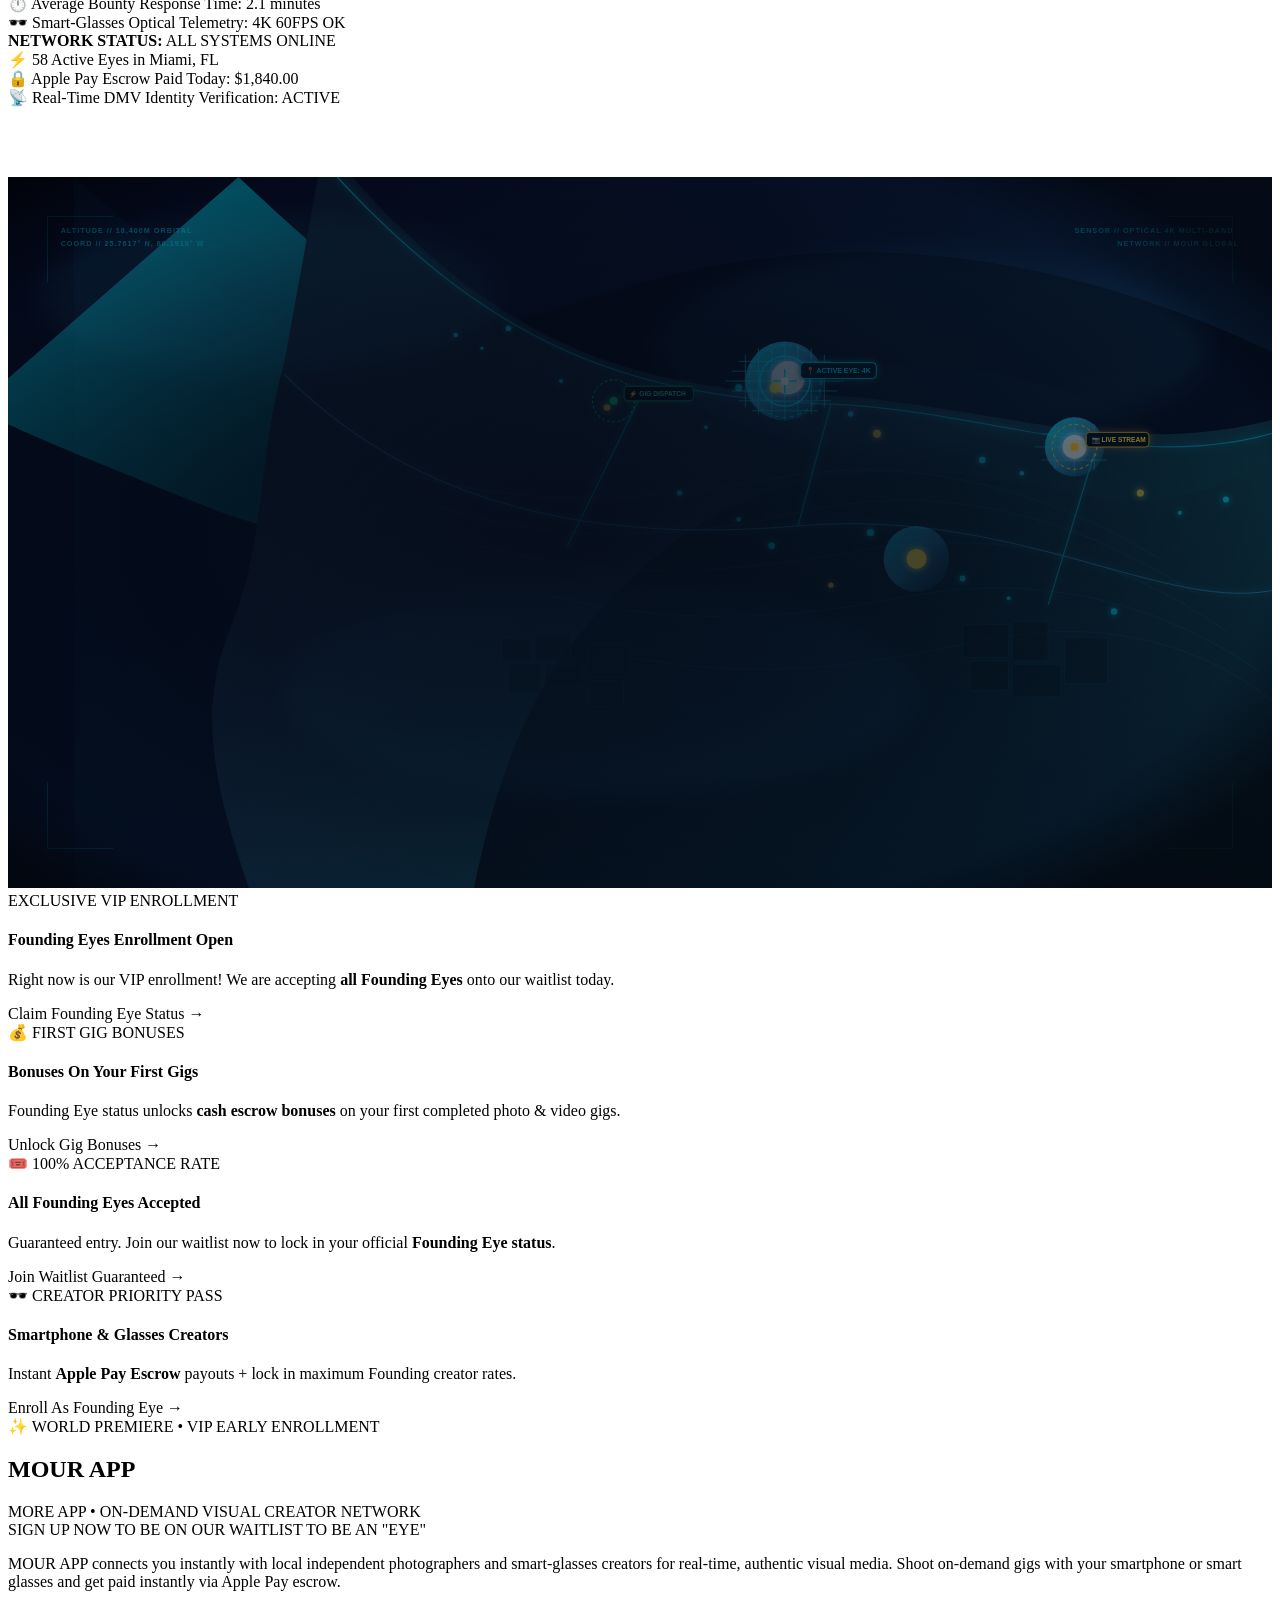
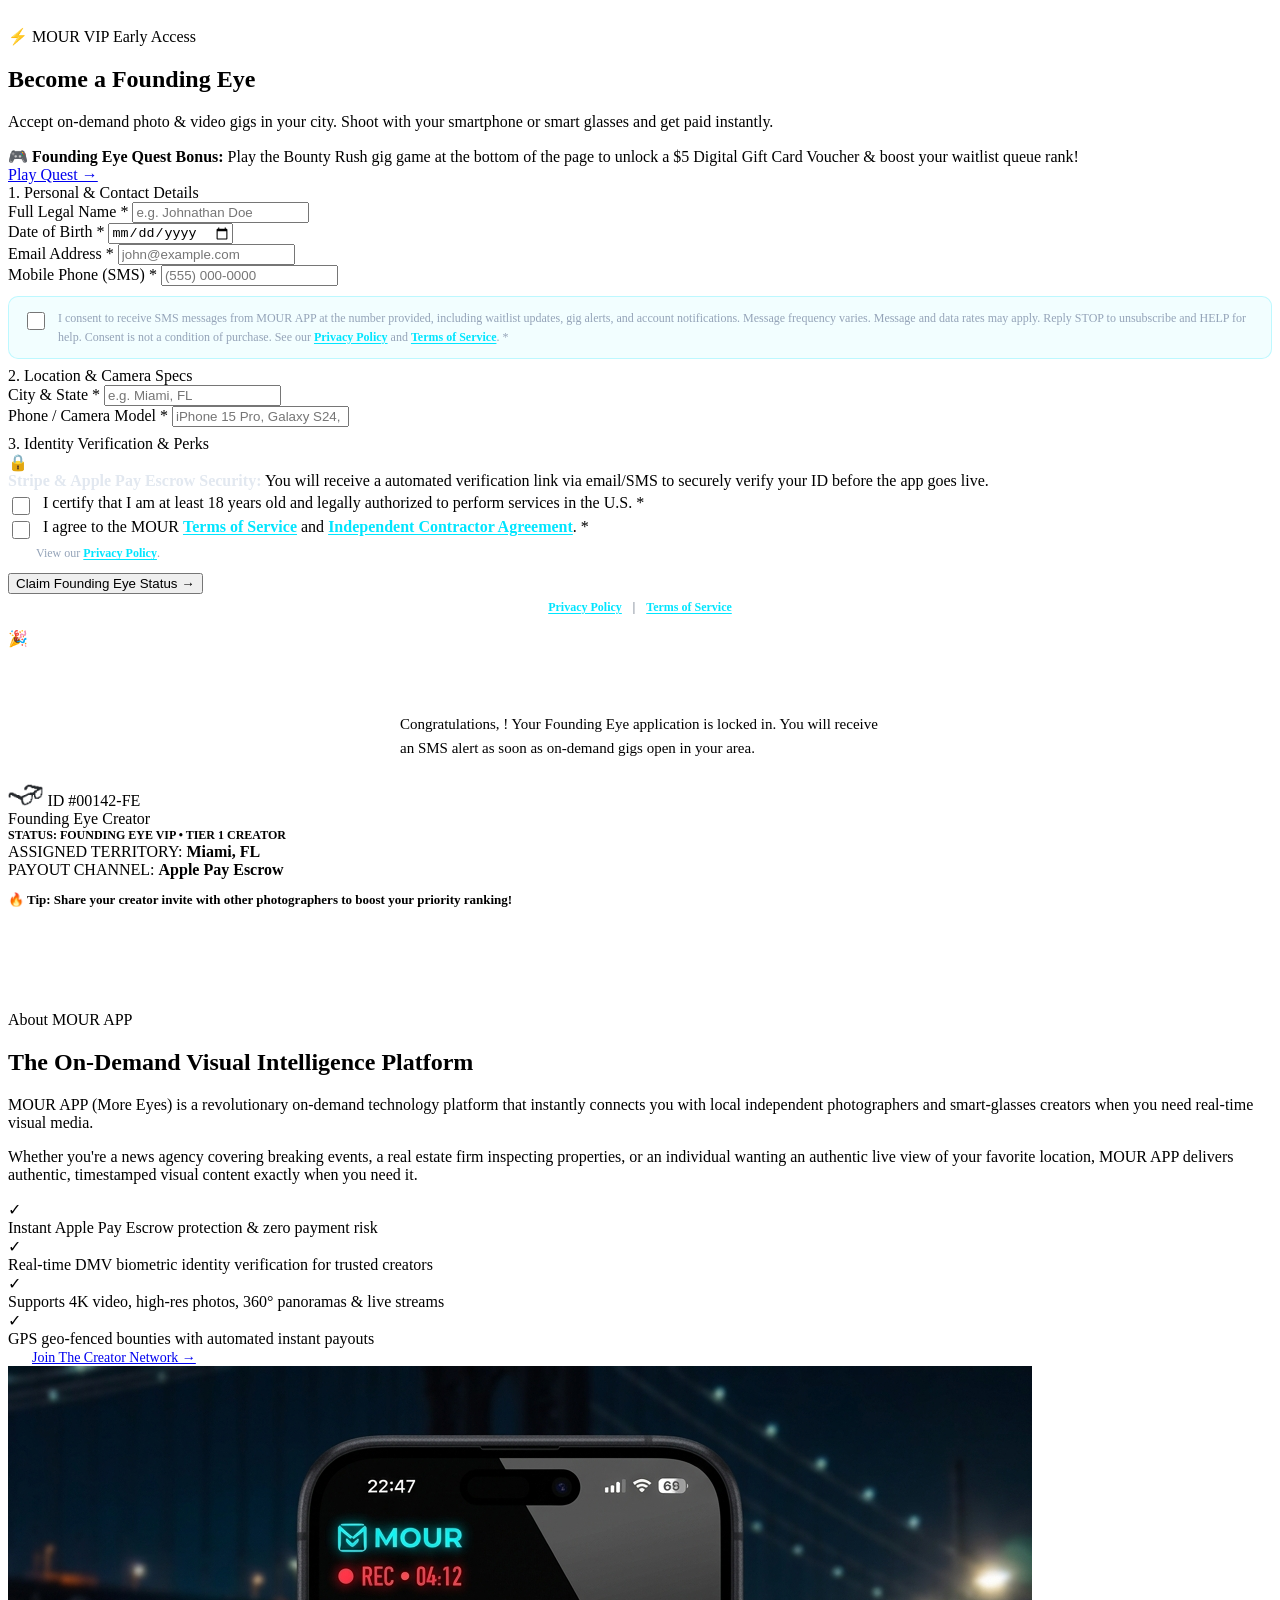
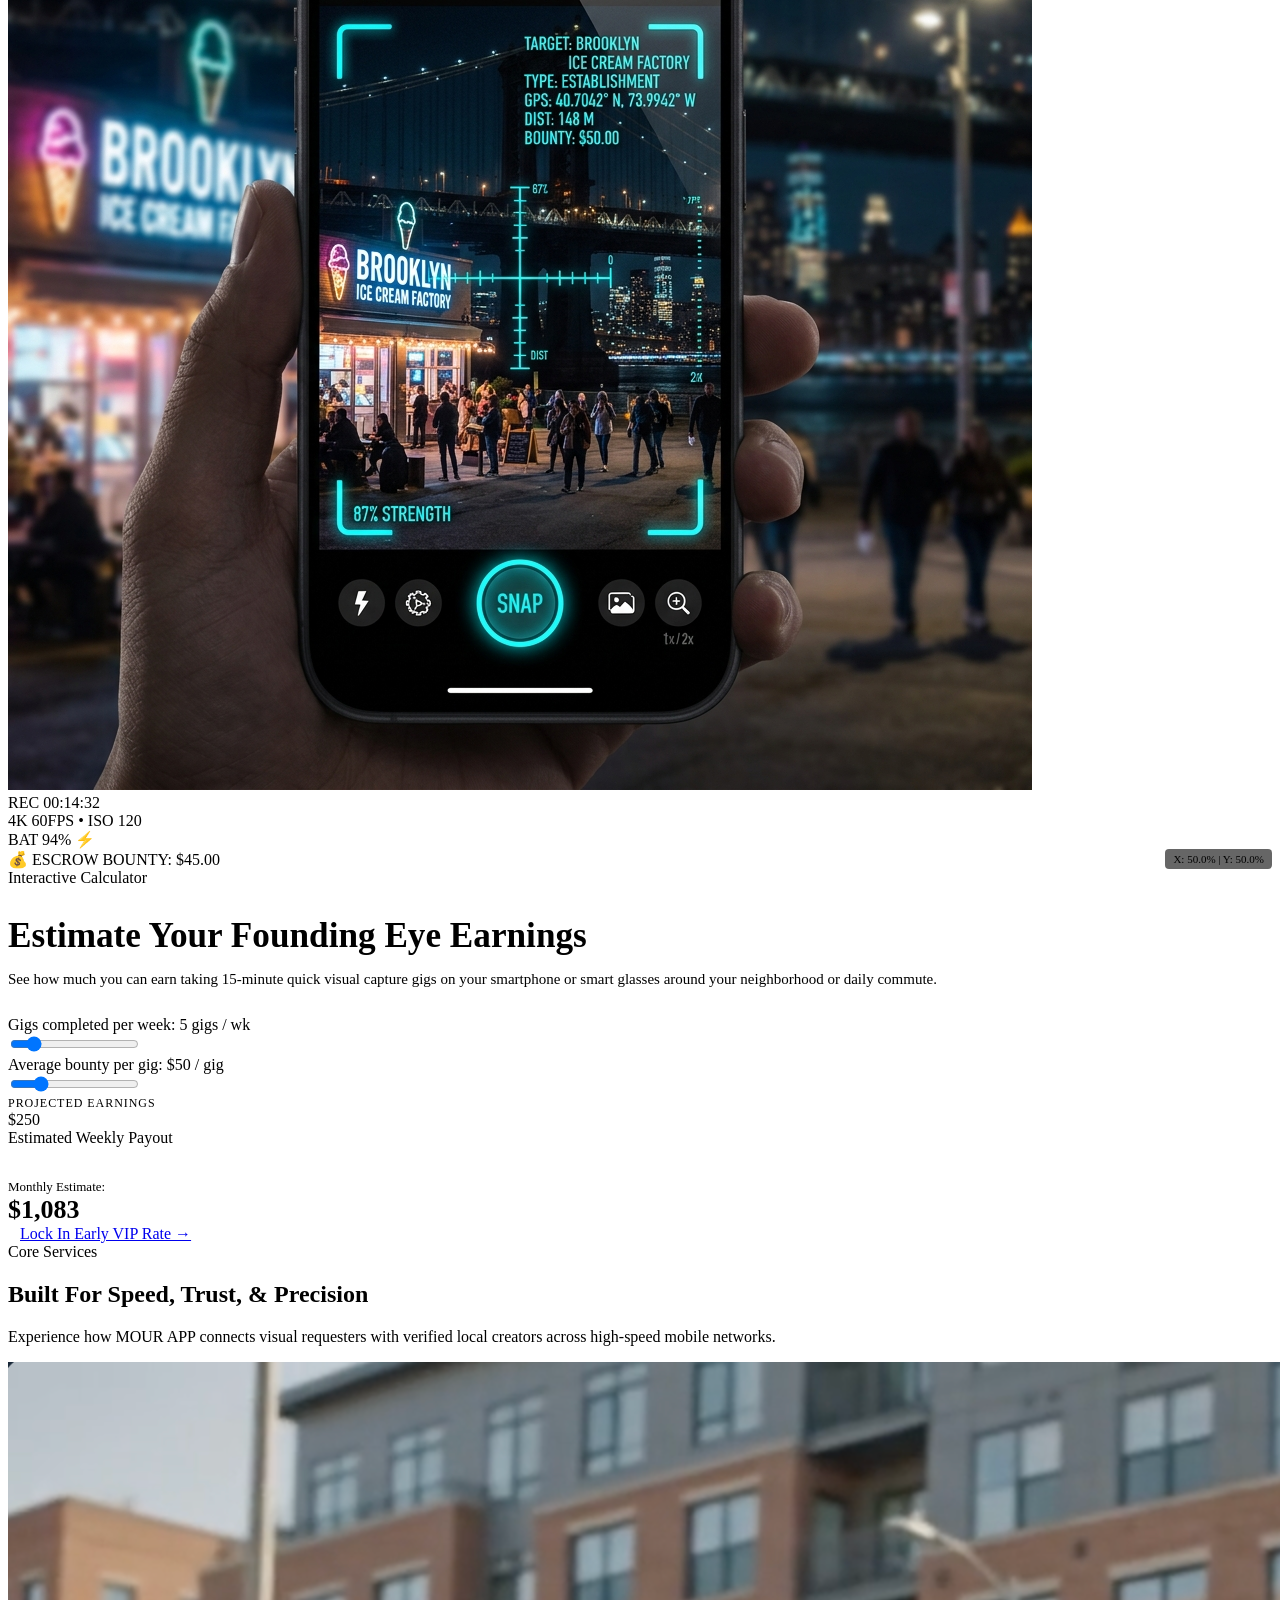
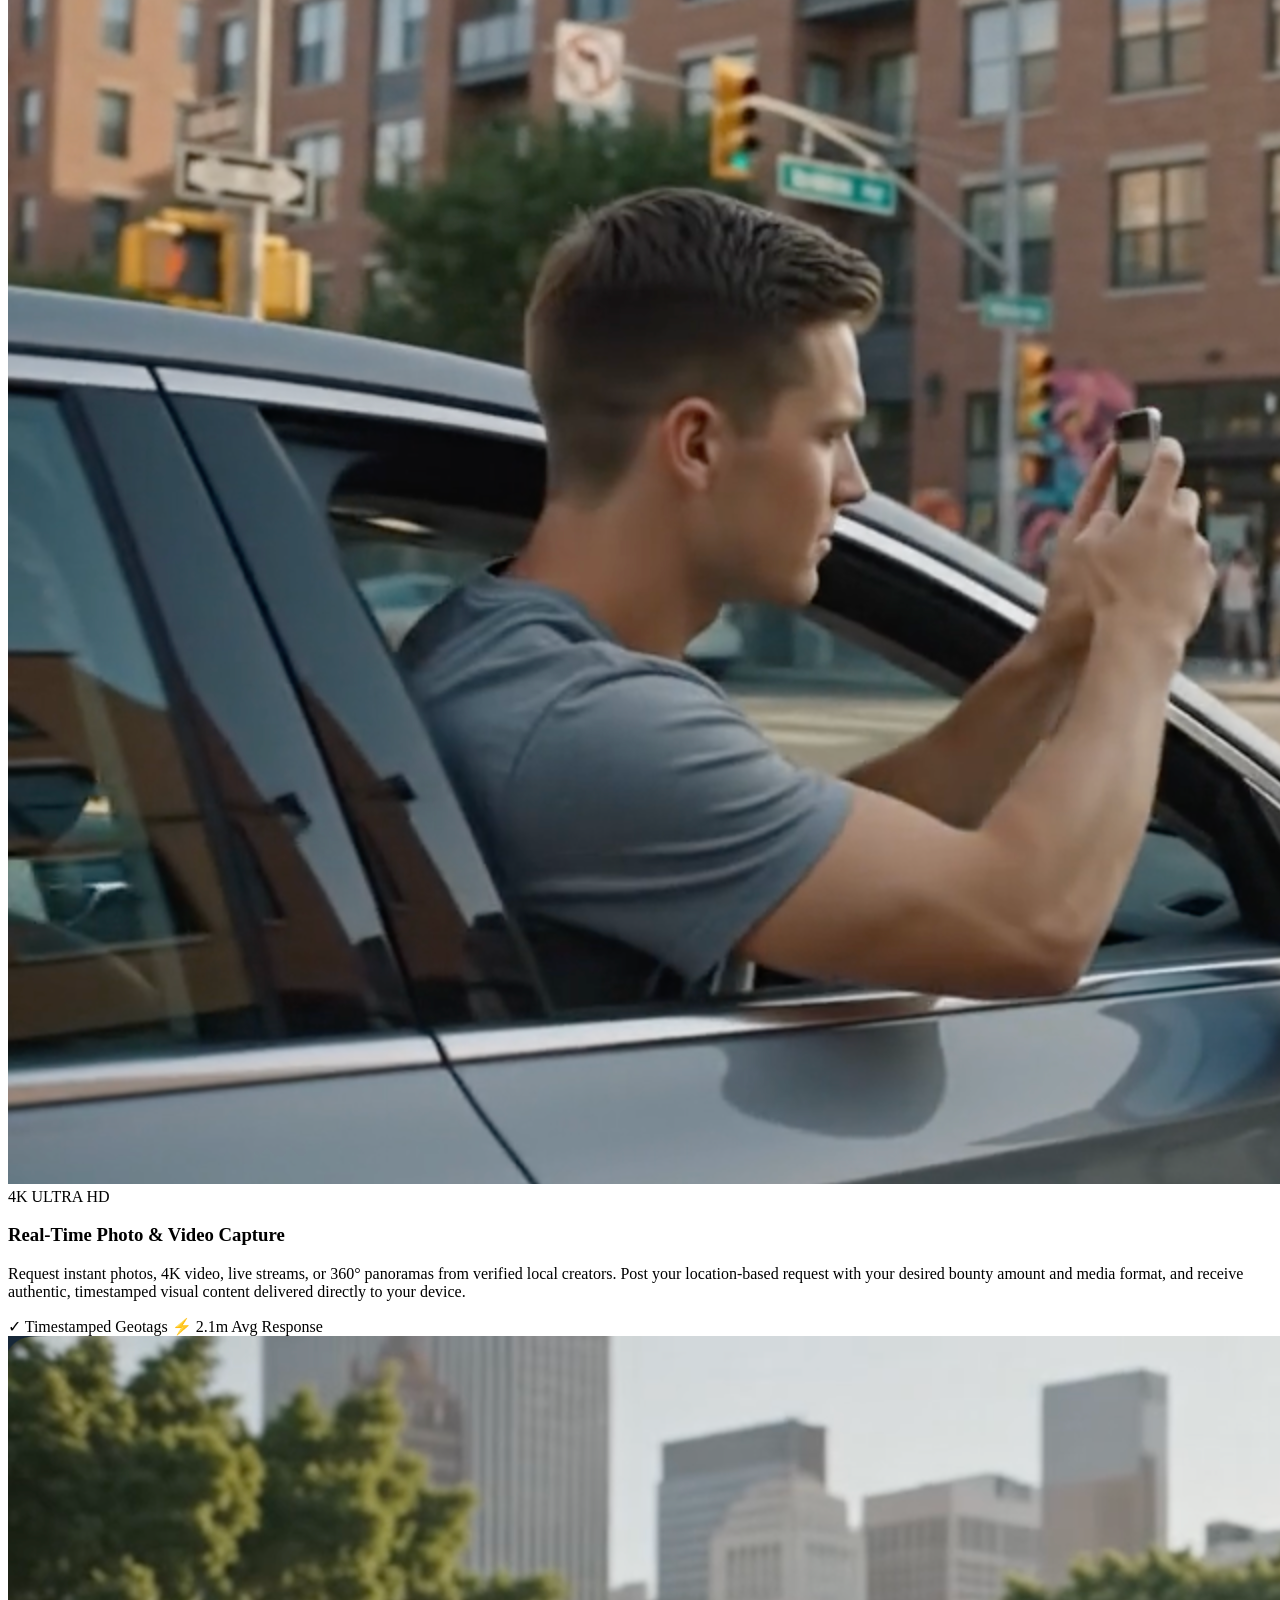
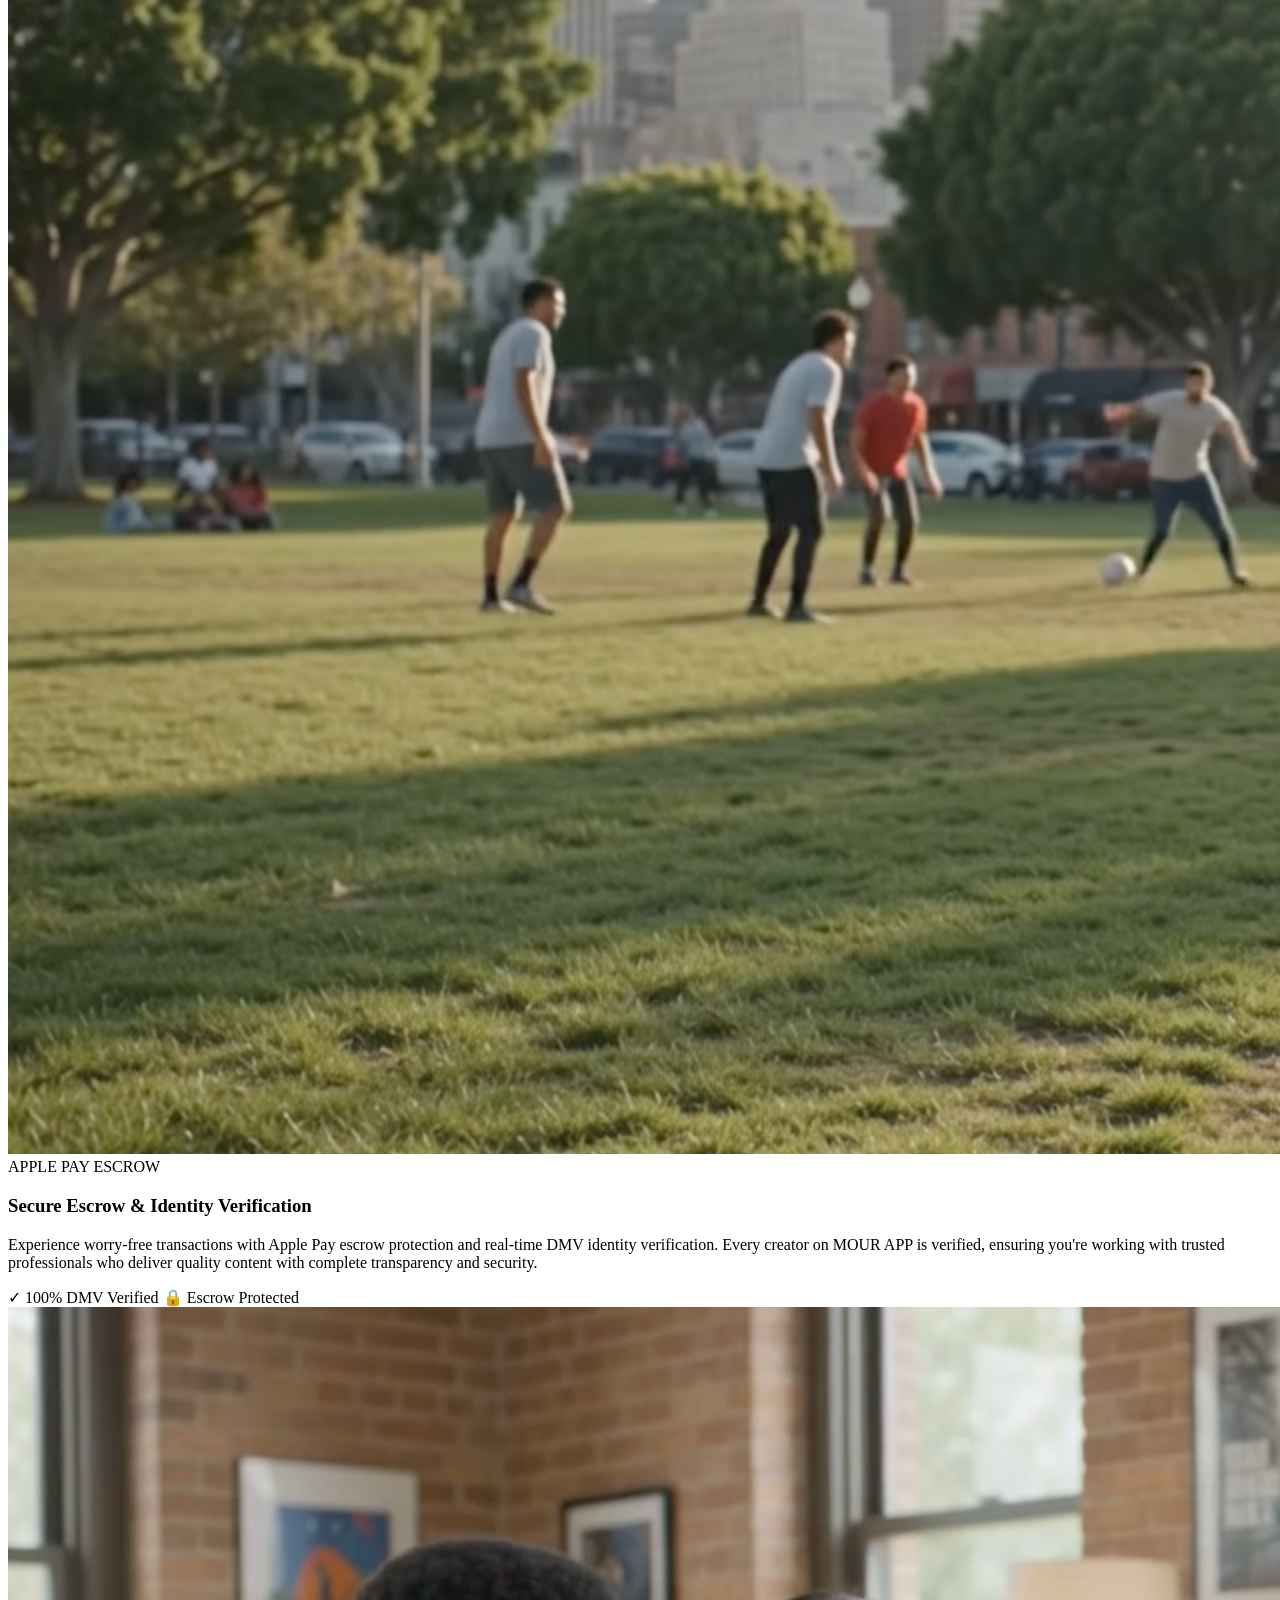
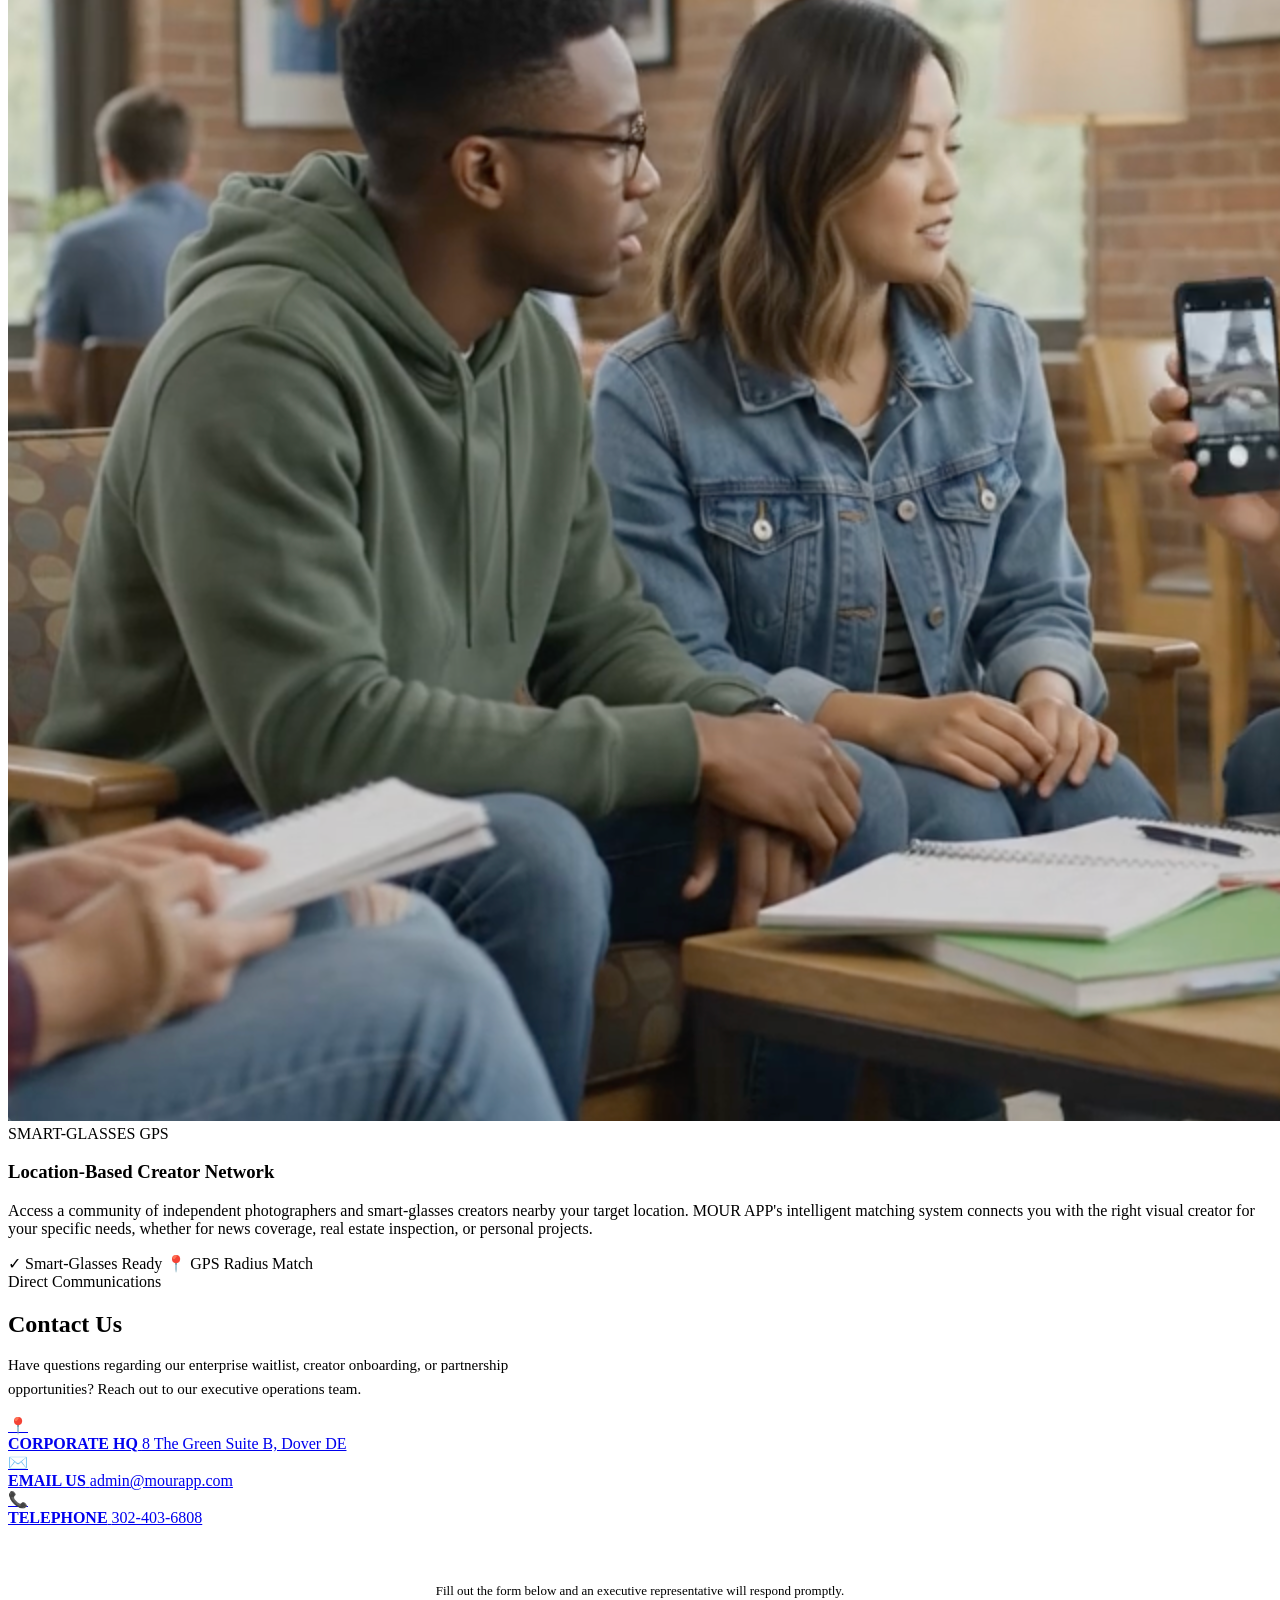
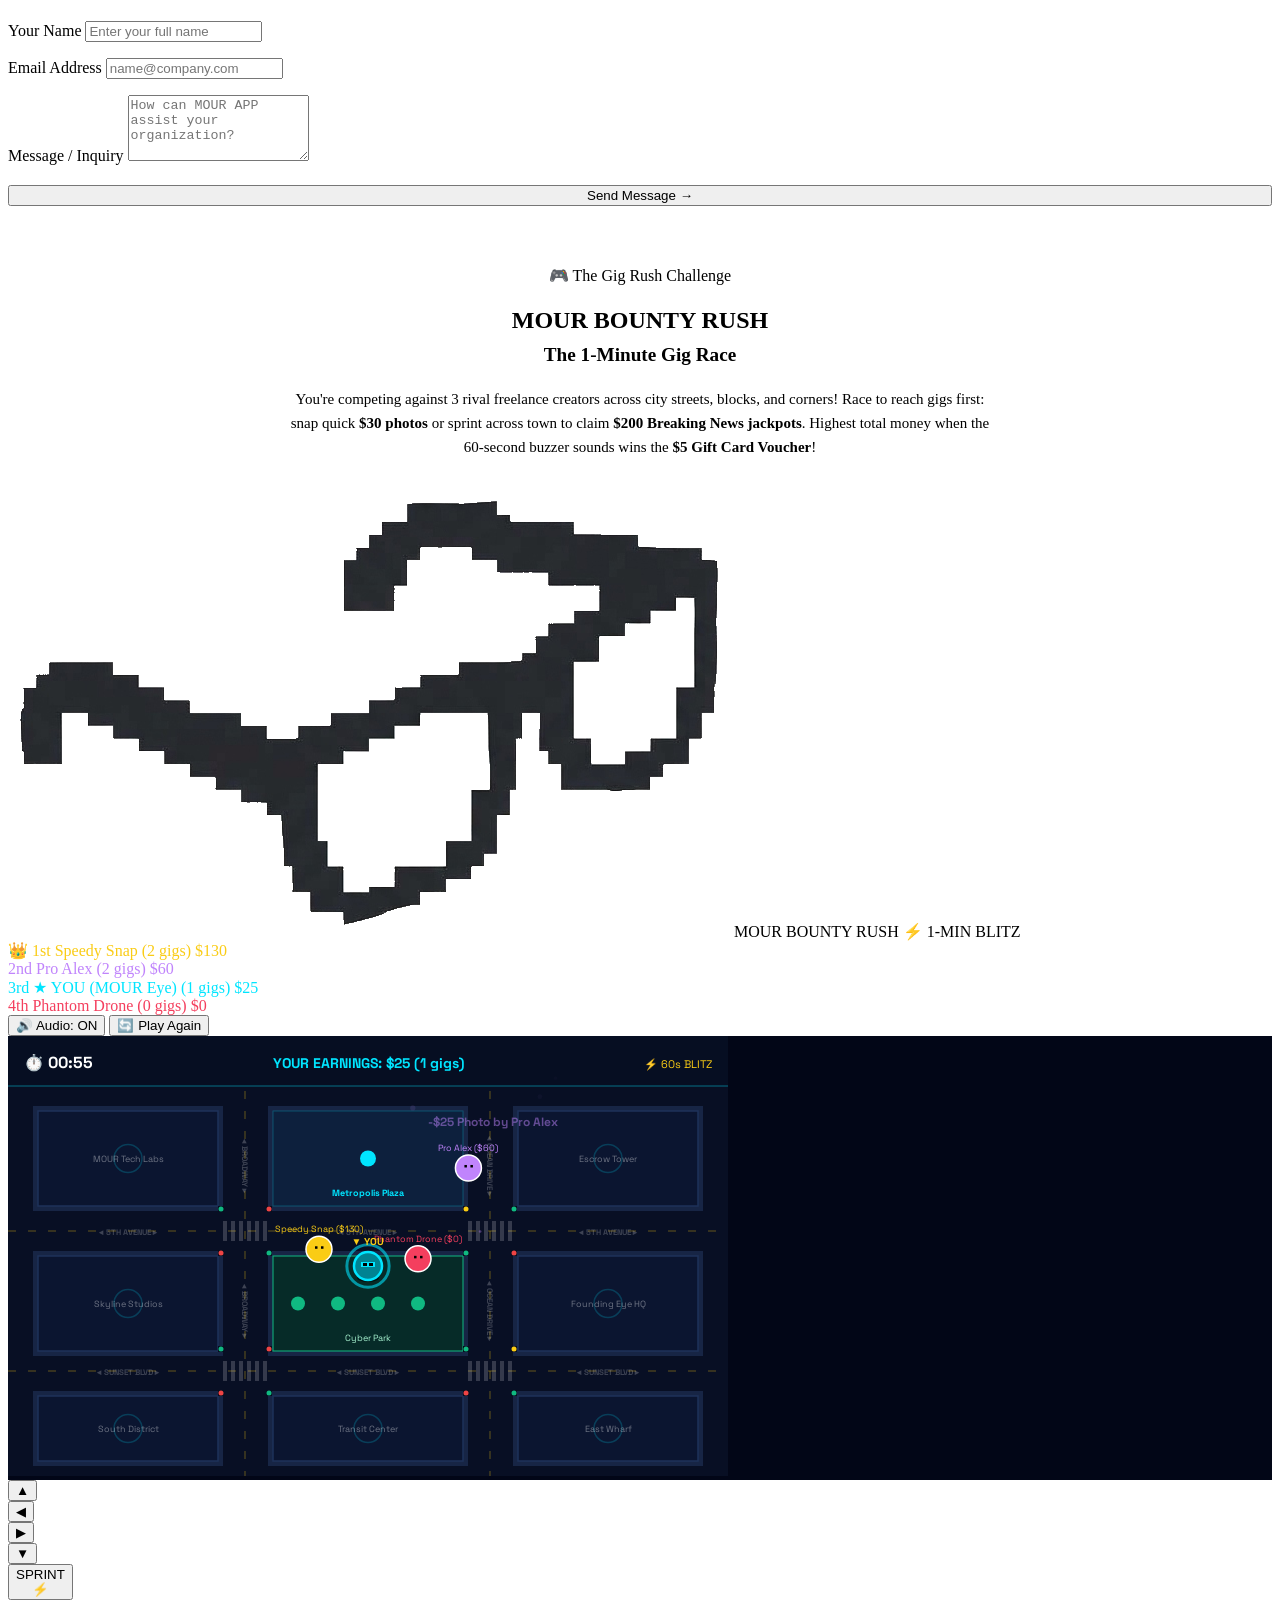
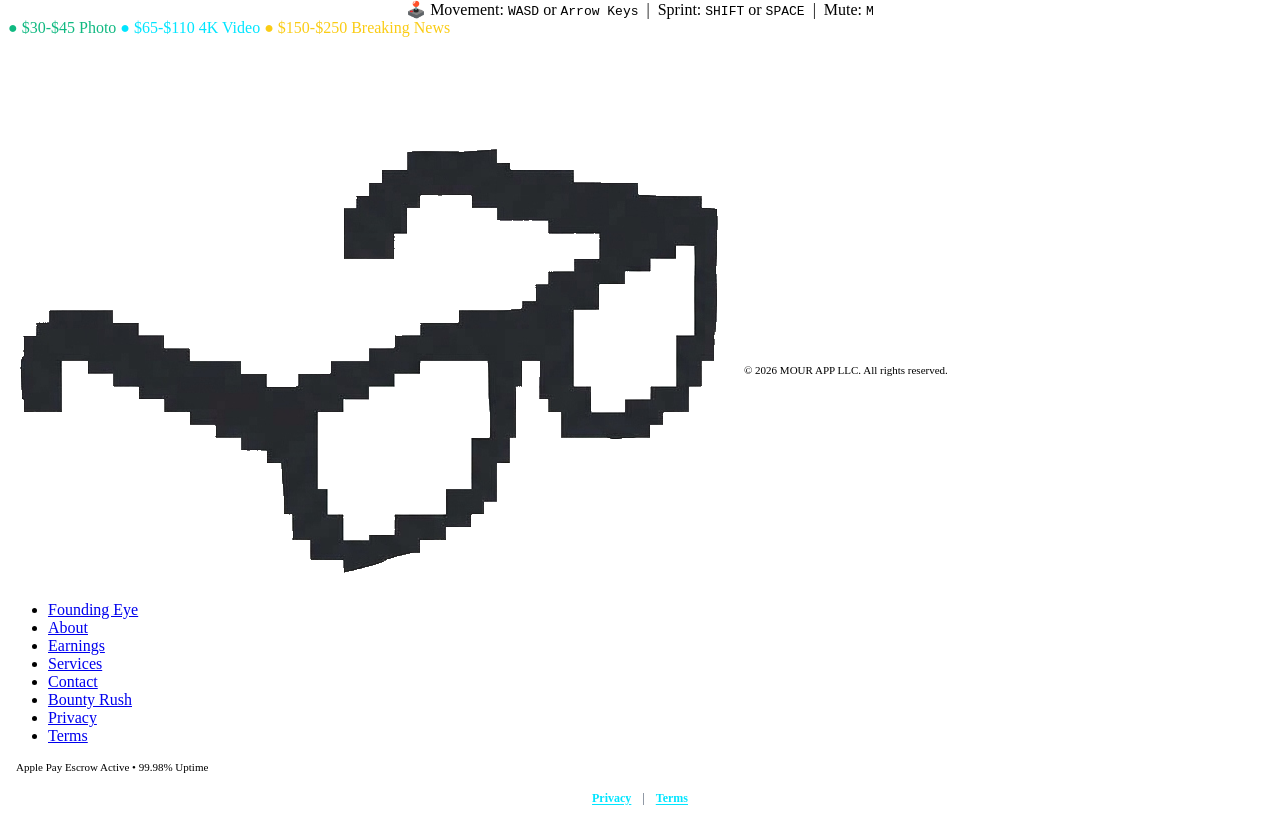
==== commit d5271876: "Add A2P-compliant Privacy, Terms, and SMS consent to waitlist forms Link Founding Eye waitlist check" ====
--- a/index.html
+++ b/index.html
@@ -21,6 +21,60 @@
 
   <!-- Stylesheet -->
   <link rel="stylesheet" href="css/styles.css" />
+  <style>
+    .legal-link {
+      color: #00E5FF;
+      text-decoration: underline;
+      text-underline-offset: 2px;
+      font-weight: 600;
+    }
+    .legal-link:hover,
+    .legal-link:focus {
+      color: #7AF6FF;
+    }
+    .sms-consent-block {
+      margin: 10px 0 4px;
+      padding: 12px 14px;
+      background: rgba(0, 229, 255, 0.05);
+      border: 1px solid rgba(0, 229, 255, 0.22);
+      border-radius: 10px;
+    }
+    .sms-consent-block .checkbox-row,
+    .waitlist-body .checkbox-row {
+      display: flex;
+      align-items: flex-start;
+      gap: 10px;
+    }
+    .sms-consent-block input[type="checkbox"],
+    .waitlist-body .checkbox-row input[type="checkbox"] {
+      width: 18px;
+      min-width: 18px;
+      height: 18px;
+      margin-top: 3px;
+      accent-color: #00E5FF;
+      flex-shrink: 0;
+      cursor: pointer;
+    }
+    .sms-consent-block .checkbox-label,
+    .privacy-near-terms {
+      font-size: 12px;
+      line-height: 1.55;
+      color: #94A3B8;
+    }
+    .privacy-near-terms {
+      margin: 2px 0 10px 28px;
+    }
+    .form-legal-footer {
+      text-align: center;
+      font-size: 12px;
+      color: #64748B;
+      margin: 6px 0 14px;
+    }
+    .footer-legal-sep {
+      color: #475569;
+      margin: 0 8px;
+    }
+  </style>
 </head>
 <body>
 
@@ -251,6 +305,18 @@
             </div>
           </div>
 
+          <div class="sms-consent-block">
+            <div class="checkbox-row" style="margin: 0;">
+              <input type="checkbox" id="mour_sms" />
+              <label for="mour_sms" class="checkbox-label">
+                I consent to receive SMS messages from MOUR APP at the number provided, including waitlist updates, gig alerts, and account notifications. Message frequency varies. Message and data rates may apply. Reply STOP to unsubscribe and HELP for help. Consent is not a condition of purchase. See our
+                <a class="legal-link" href="https://colinbattiste.github.io/mour-legal/privacy.html" target="_blank" rel="noopener noreferrer">Privacy Policy</a>
+                and
+                <a class="legal-link" href="https://colinbattiste.github.io/mour-legal/terms.html" target="_blank" rel="noopener noreferrer">Terms of Service</a>. *
+              </label>
+            </div>
+          </div>
+
           <div class="form-step-title" style="margin-top: 8px;">
             <span>2. Location & Camera Specs</span>
           </div>
@@ -288,15 +354,28 @@
           <div class="checkbox-row">
             <input type="checkbox" id="mour_terms" />
             <label for="mour_terms" class="checkbox-label">
-              I agree to the MOUR Terms of Service and Independent Contractor Agreement. *
+              I agree to the MOUR
+              <a class="legal-link" href="https://colinbattiste.github.io/mour-legal/terms.html" target="_blank" rel="noopener noreferrer">Terms of Service</a>
+              and
+              <a class="legal-link" href="https://colinbattiste.github.io/mour-legal/independent-contractor-agreement.pdf" target="_blank" rel="noopener noreferrer">Independent Contractor Agreement</a>. *
             </label>
           </div>
+          <p class="privacy-near-terms">
+            View our
+            <a class="legal-link" href="https://colinbattiste.github.io/mour-legal/privacy.html" target="_blank" rel="noopener noreferrer">Privacy Policy</a>.
+          </p>
 
           <div id="mour_error_msg" class="error-alert-box"></div>
 
           <button type="button" id="mour_submit_btn" class="btn-submit-waitlist" onclick="submitMourApplication()">
             Claim Founding Eye Status →
           </button>
+
+          <p class="form-legal-footer">
+            <a class="legal-link" href="https://colinbattiste.github.io/mour-legal/privacy.html" target="_blank" rel="noopener noreferrer">Privacy Policy</a>
+            <span class="footer-legal-sep">|</span>
+            <a class="legal-link" href="https://colinbattiste.github.io/mour-legal/terms.html" target="_blank" rel="noopener noreferrer">Terms of Service</a>
+          </p>
         </div>
 
         <!-- Success Screen & Holographic Pass -->
@@ -778,6 +857,8 @@
           <li><a href="#services">Services</a></li>
           <li><a href="#contact">Contact</a></li>
           <li><a href="#game">Bounty Rush</a></li>
+          <li><a href="https://colinbattiste.github.io/mour-legal/privacy.html" target="_blank" rel="noopener noreferrer">Privacy</a></li>
+          <li><a href="https://colinbattiste.github.io/mour-legal/terms.html" target="_blank" rel="noopener noreferrer">Terms</a></li>
         </ul>
 
         <div style="display: flex; align-items: center; gap: 8px; font-family: var(--font-mono); font-size: 11px; color: var(--accent-green);">
@@ -785,6 +866,11 @@
           <span>Apple Pay Escrow Active • 99.98% Uptime</span>
         </div>
       </div>
+      <p class="form-legal-footer" style="margin-top: 18px;">
+        <a class="legal-link" href="https://colinbattiste.github.io/mour-legal/privacy.html" target="_blank" rel="noopener noreferrer">Privacy</a>
+        <span class="footer-legal-sep">|</span>
+        <a class="legal-link" href="https://colinbattiste.github.io/mour-legal/terms.html" target="_blank" rel="noopener noreferrer">Terms</a>
+      </p>
     </div>
   </footer>
 
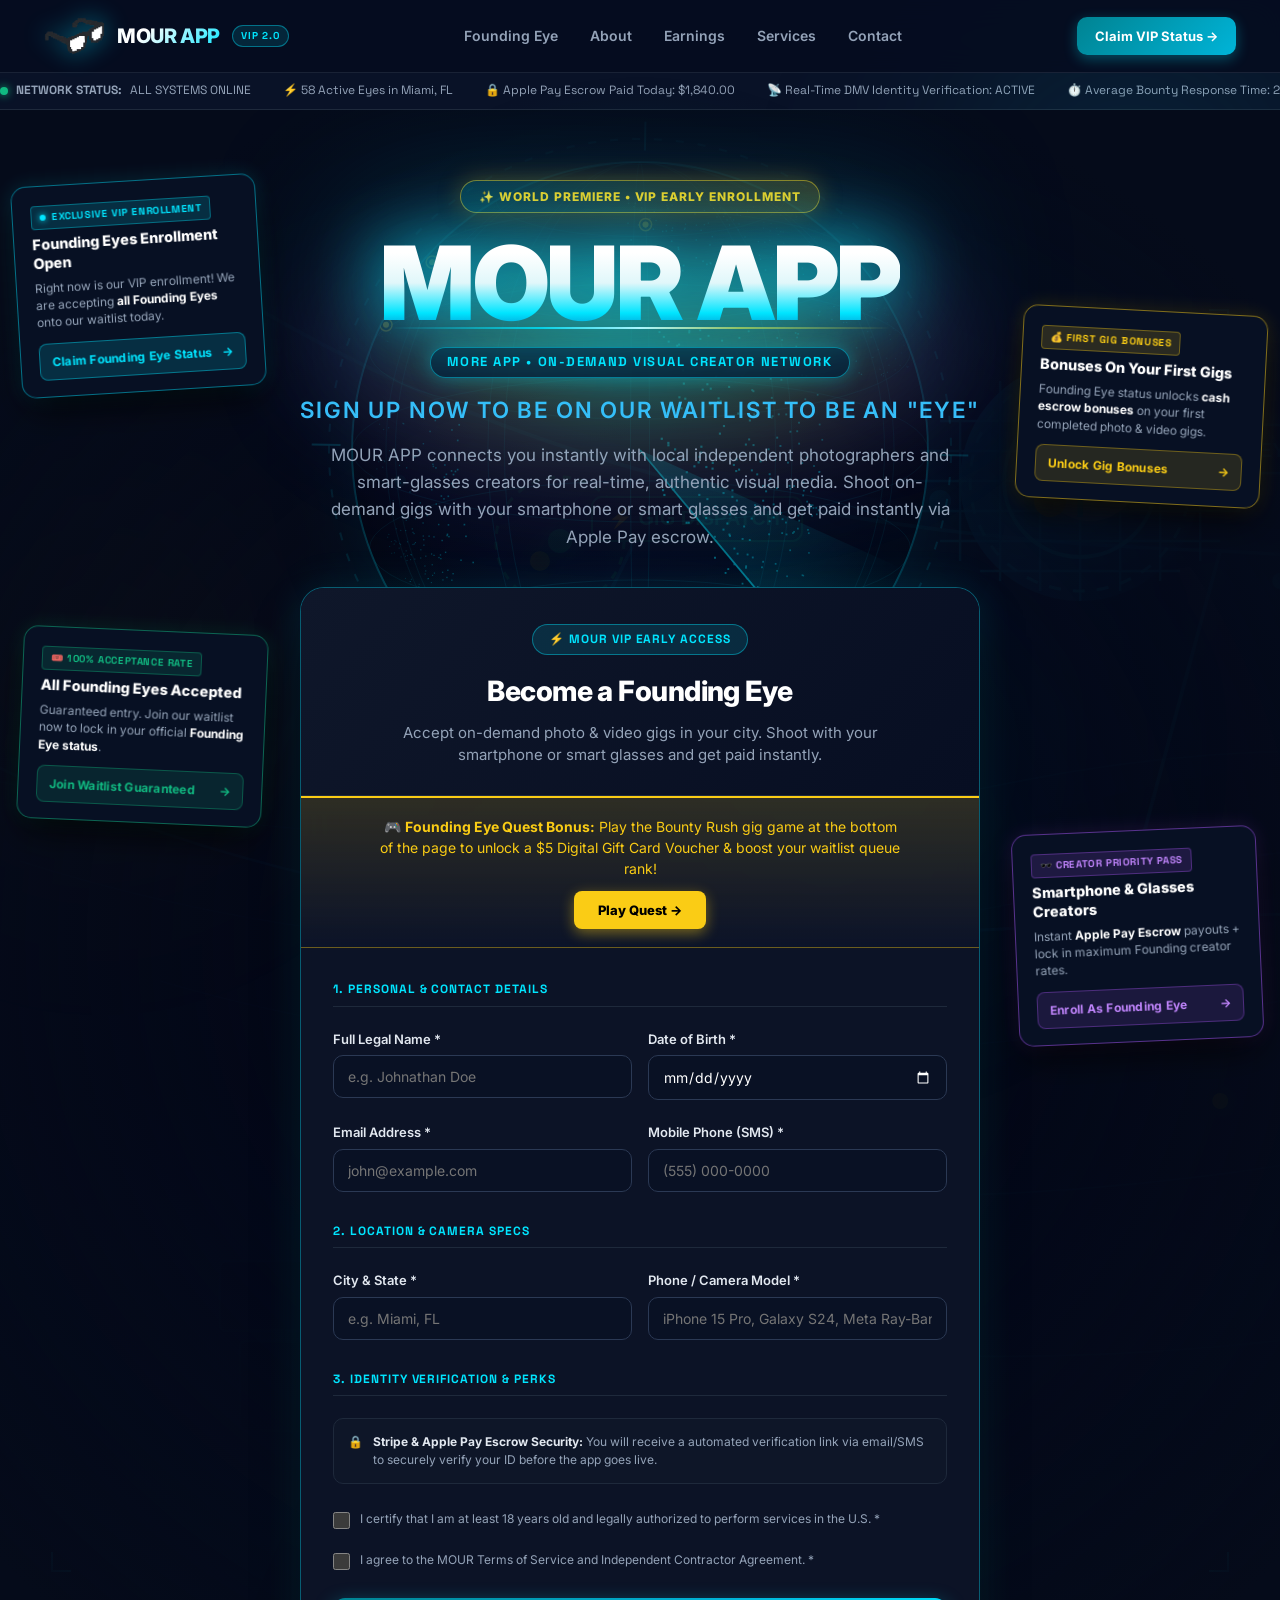
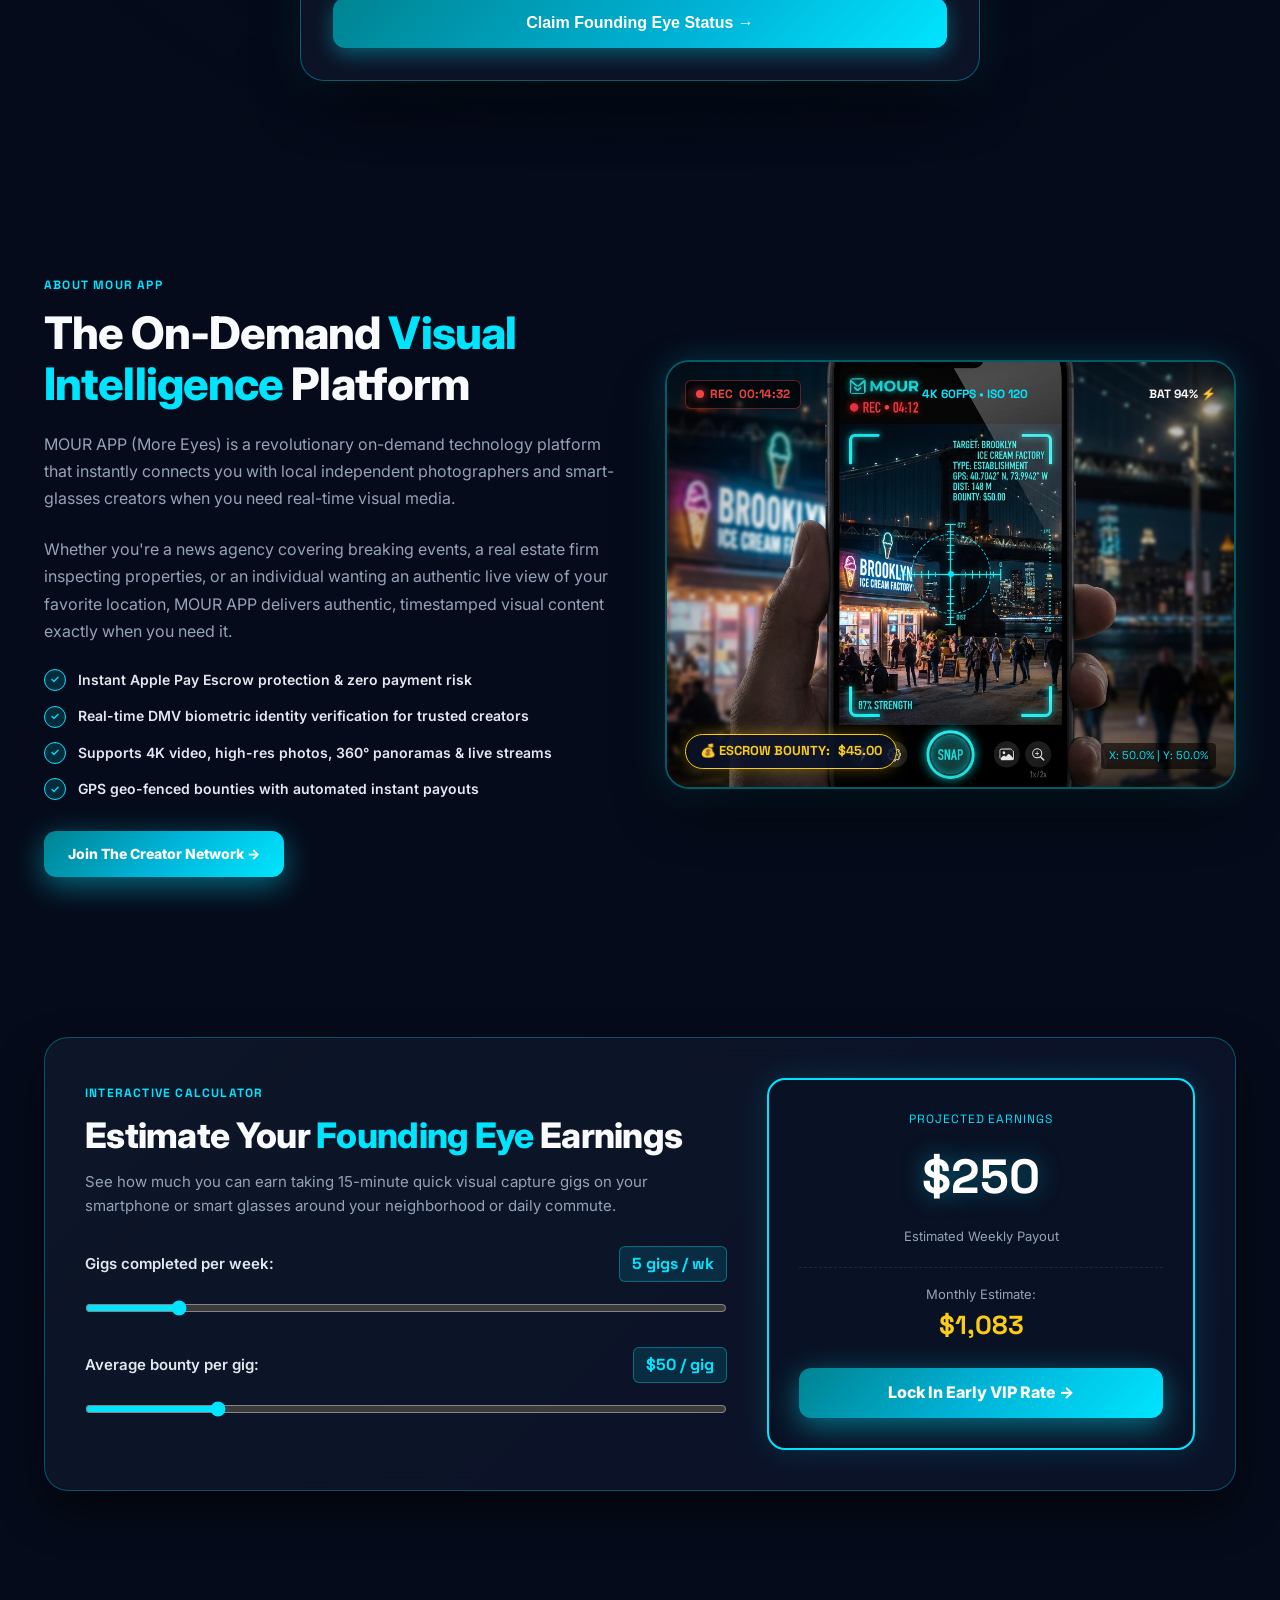
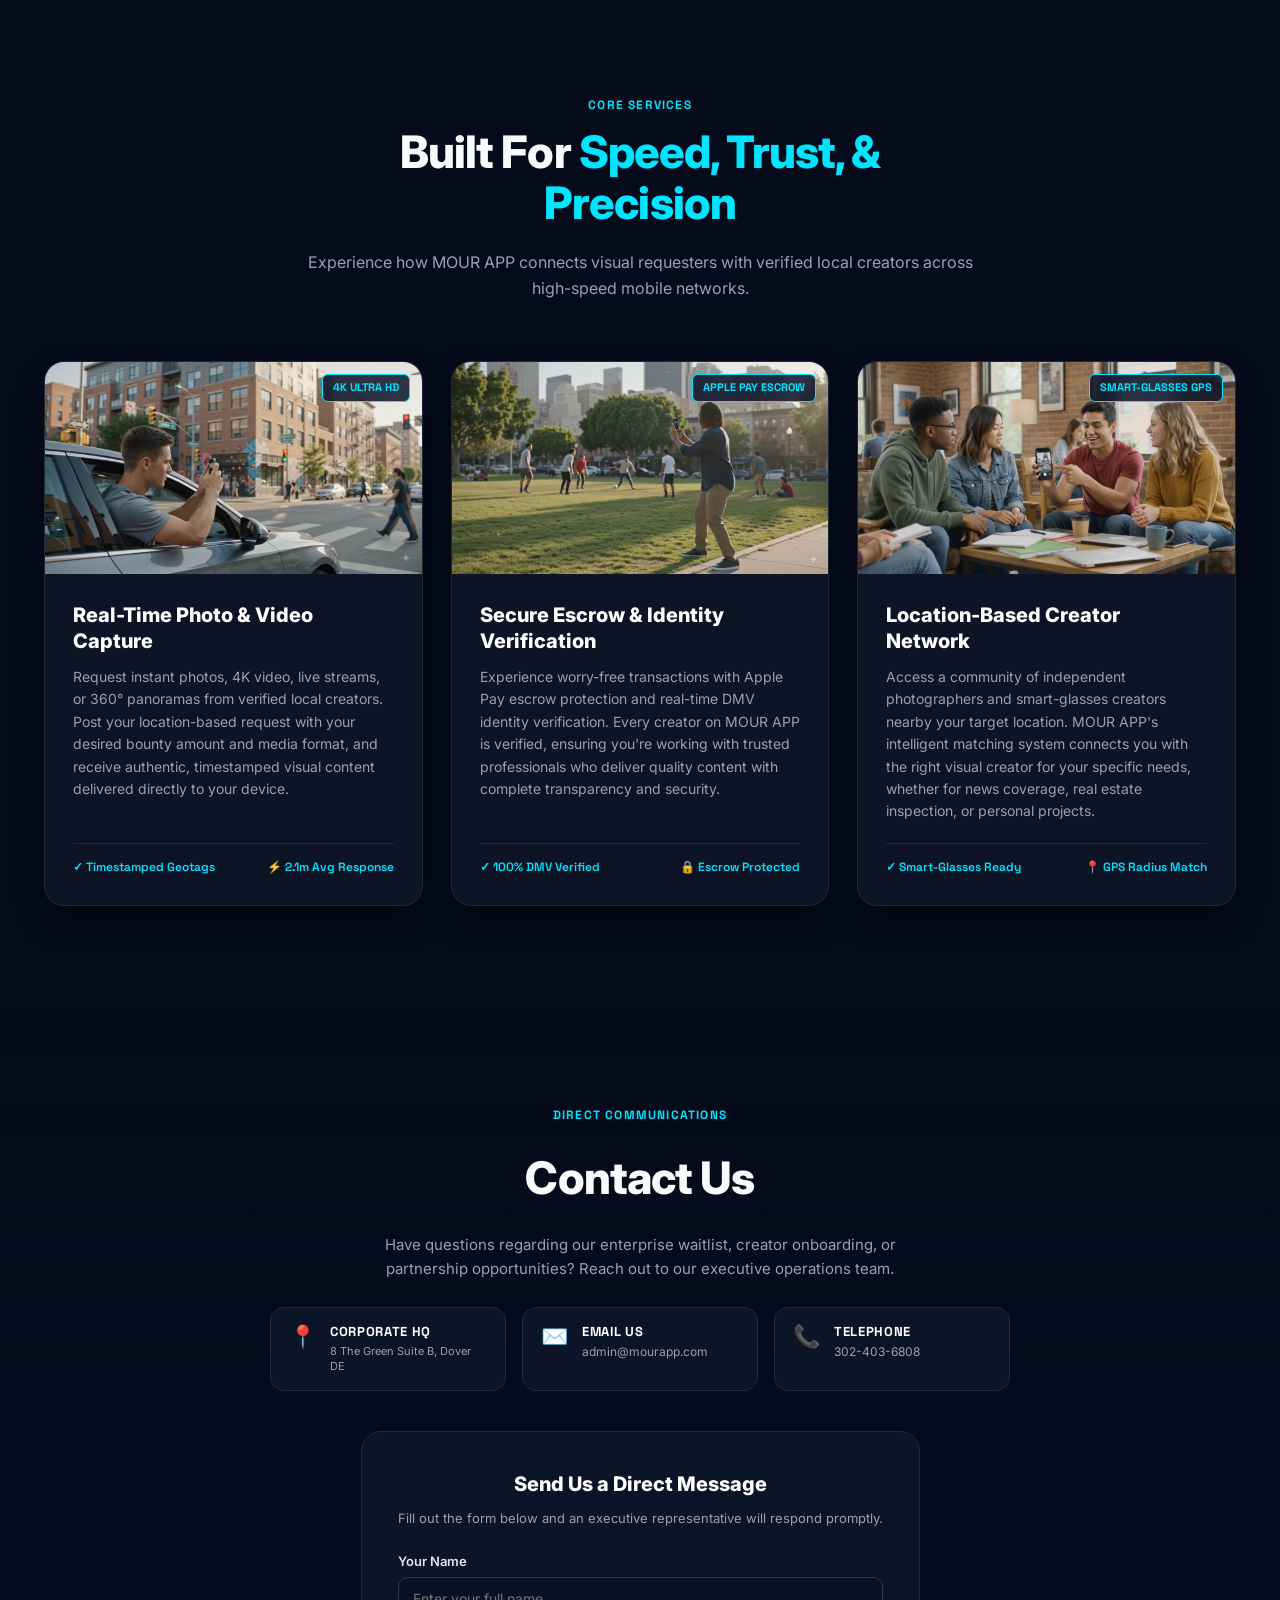
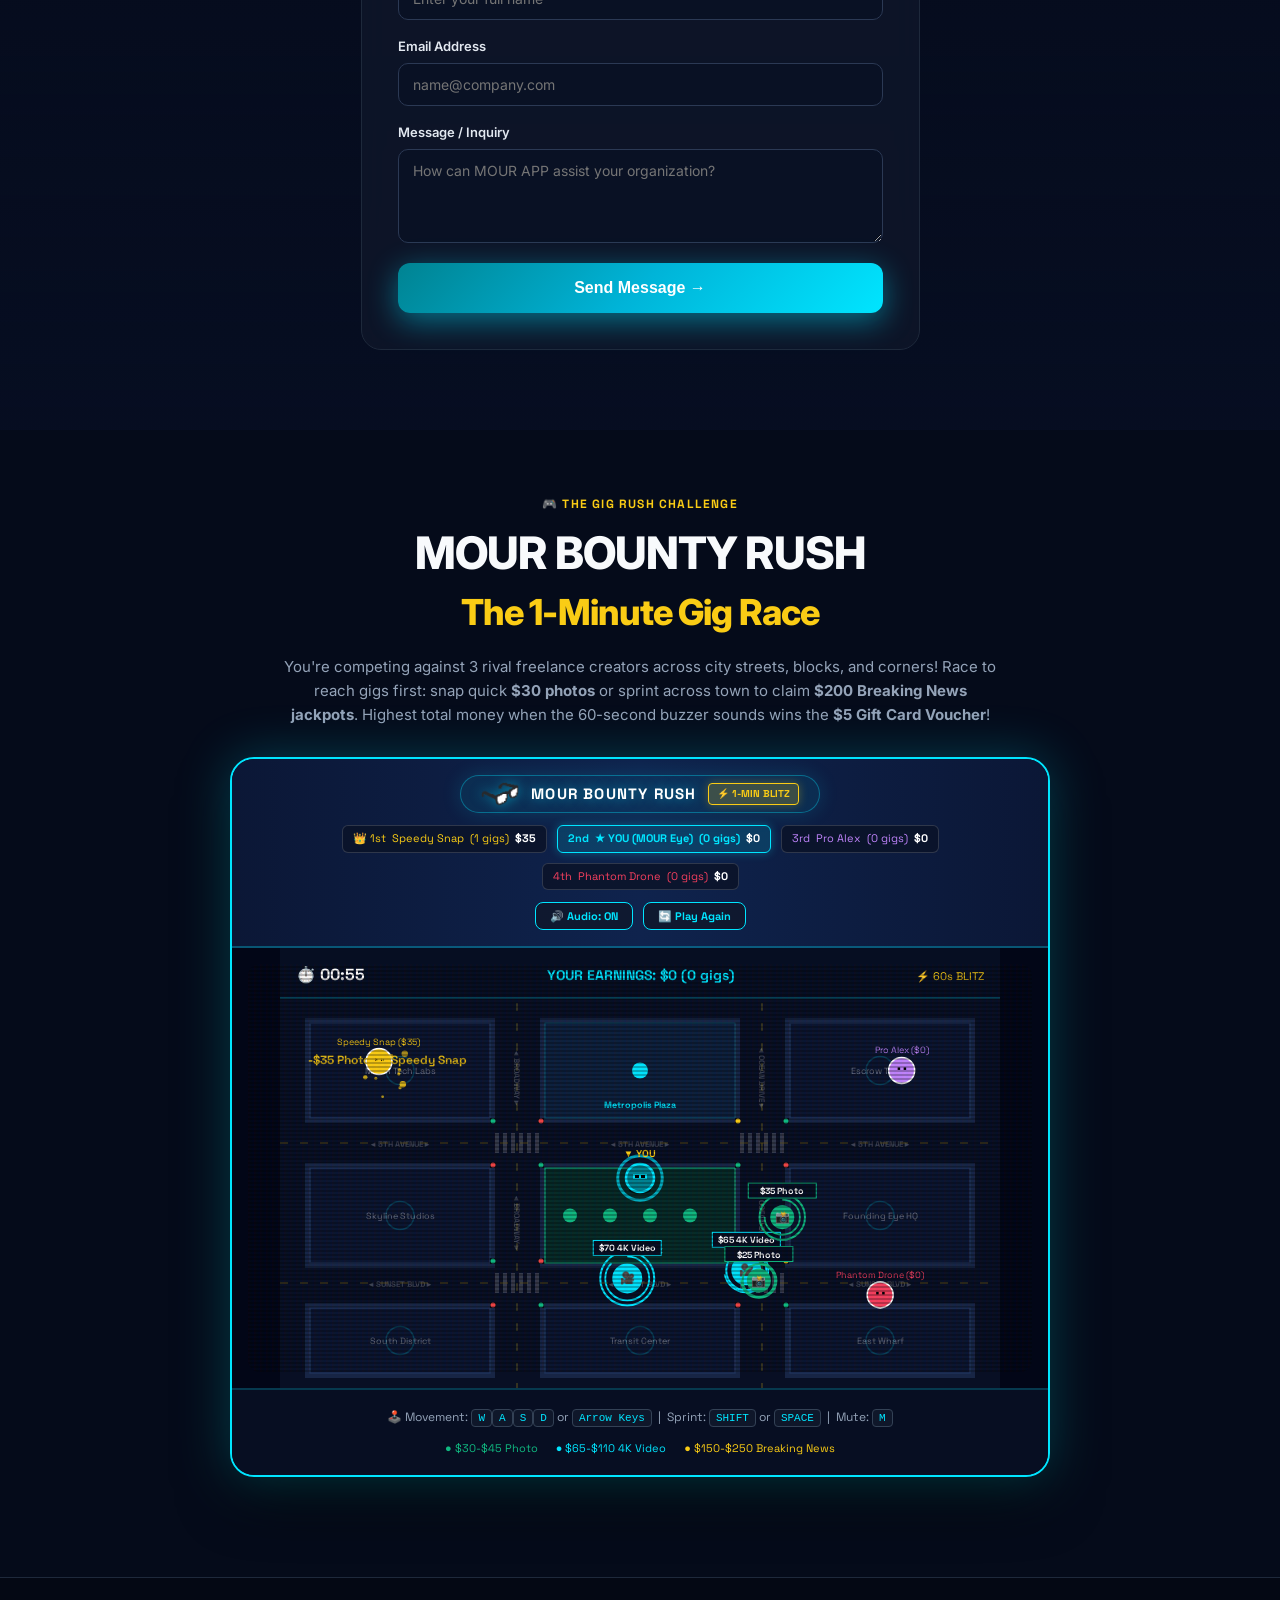
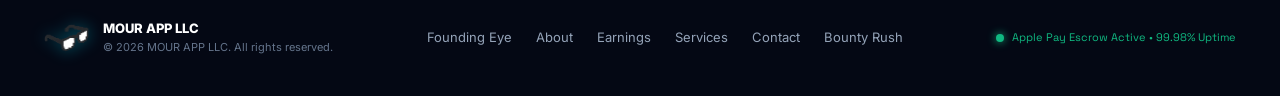
==== commit 30dff5d8: "Refresh full static mirror of live mourapp.com for Pages Include privacy/terms/sms-otp-consent, css," ====
--- a/index.html
+++ b/index.html
@@ -21,60 +21,6 @@
 
   <!-- Stylesheet -->
   <link rel="stylesheet" href="css/styles.css" />
-  <style>
-    .legal-link {
-      color: #00E5FF;
-      text-decoration: underline;
-      text-underline-offset: 2px;
-      font-weight: 600;
-    }
-    .legal-link:hover,
-    .legal-link:focus {
-      color: #7AF6FF;
-    }
-    .sms-consent-block {
-      margin: 10px 0 4px;
-      padding: 12px 14px;
-      background: rgba(0, 229, 255, 0.05);
-      border: 1px solid rgba(0, 229, 255, 0.22);
-      border-radius: 10px;
-    }
-    .sms-consent-block .checkbox-row,
-    .waitlist-body .checkbox-row {
-      display: flex;
-      align-items: flex-start;
-      gap: 10px;
-    }
-    .sms-consent-block input[type="checkbox"],
-    .waitlist-body .checkbox-row input[type="checkbox"] {
-      width: 18px;
-      min-width: 18px;
-      height: 18px;
-      margin-top: 3px;
-      accent-color: #00E5FF;
-      flex-shrink: 0;
-      cursor: pointer;
-    }
-    .sms-consent-block .checkbox-label,
-    .privacy-near-terms {
-      font-size: 12px;
-      line-height: 1.55;
-      color: #94A3B8;
-    }
-    .privacy-near-terms {
-      margin: 2px 0 10px 28px;
-    }
-    .form-legal-footer {
-      text-align: center;
-      font-size: 12px;
-      color: #64748B;
-      margin: 6px 0 14px;
-    }
-    .footer-legal-sep {
-      color: #475569;
-      margin: 0 8px;
-    }
-  </style>
 </head>
 <body>
 
@@ -305,18 +251,6 @@
             </div>
           </div>
 
-          <div class="sms-consent-block">
-            <div class="checkbox-row" style="margin: 0;">
-              <input type="checkbox" id="mour_sms" />
-              <label for="mour_sms" class="checkbox-label">
-                I consent to receive SMS messages from MOUR APP at the number provided, including waitlist updates, gig alerts, and account notifications. Message frequency varies. Message and data rates may apply. Reply STOP to unsubscribe and HELP for help. Consent is not a condition of purchase. See our
-                <a class="legal-link" href="https://colinbattiste.github.io/mour-legal/privacy.html" target="_blank" rel="noopener noreferrer">Privacy Policy</a>
-                and
-                <a class="legal-link" href="https://colinbattiste.github.io/mour-legal/terms.html" target="_blank" rel="noopener noreferrer">Terms of Service</a>. *
-              </label>
-            </div>
-          </div>
-
           <div class="form-step-title" style="margin-top: 8px;">
             <span>2. Location & Camera Specs</span>
           </div>
@@ -354,28 +288,15 @@
           <div class="checkbox-row">
             <input type="checkbox" id="mour_terms" />
             <label for="mour_terms" class="checkbox-label">
-              I agree to the MOUR
-              <a class="legal-link" href="https://colinbattiste.github.io/mour-legal/terms.html" target="_blank" rel="noopener noreferrer">Terms of Service</a>
-              and
-              <a class="legal-link" href="https://colinbattiste.github.io/mour-legal/independent-contractor-agreement.pdf" target="_blank" rel="noopener noreferrer">Independent Contractor Agreement</a>. *
+              I agree to the MOUR Terms of Service and Independent Contractor Agreement. *
             </label>
           </div>
-          <p class="privacy-near-terms">
-            View our
-            <a class="legal-link" href="https://colinbattiste.github.io/mour-legal/privacy.html" target="_blank" rel="noopener noreferrer">Privacy Policy</a>.
-          </p>
 
           <div id="mour_error_msg" class="error-alert-box"></div>
 
           <button type="button" id="mour_submit_btn" class="btn-submit-waitlist" onclick="submitMourApplication()">
             Claim Founding Eye Status →
           </button>
-
-          <p class="form-legal-footer">
-            <a class="legal-link" href="https://colinbattiste.github.io/mour-legal/privacy.html" target="_blank" rel="noopener noreferrer">Privacy Policy</a>
-            <span class="footer-legal-sep">|</span>
-            <a class="legal-link" href="https://colinbattiste.github.io/mour-legal/terms.html" target="_blank" rel="noopener noreferrer">Terms of Service</a>
-          </p>
         </div>
 
         <!-- Success Screen & Holographic Pass -->
@@ -857,8 +778,6 @@
           <li><a href="#services">Services</a></li>
           <li><a href="#contact">Contact</a></li>
           <li><a href="#game">Bounty Rush</a></li>
-          <li><a href="https://colinbattiste.github.io/mour-legal/privacy.html" target="_blank" rel="noopener noreferrer">Privacy</a></li>
-          <li><a href="https://colinbattiste.github.io/mour-legal/terms.html" target="_blank" rel="noopener noreferrer">Terms</a></li>
         </ul>
 
         <div style="display: flex; align-items: center; gap: 8px; font-family: var(--font-mono); font-size: 11px; color: var(--accent-green);">
@@ -866,11 +785,6 @@
           <span>Apple Pay Escrow Active • 99.98% Uptime</span>
         </div>
       </div>
-      <p class="form-legal-footer" style="margin-top: 18px;">
-        <a class="legal-link" href="https://colinbattiste.github.io/mour-legal/privacy.html" target="_blank" rel="noopener noreferrer">Privacy</a>
-        <span class="footer-legal-sep">|</span>
-        <a class="legal-link" href="https://colinbattiste.github.io/mour-legal/terms.html" target="_blank" rel="noopener noreferrer">Terms</a>
-      </p>
     </div>
   </footer>
 
--- a/css/styles.css
+++ b/css/styles.css
@@ -0,0 +1,3266 @@
+/* ==========================================================================
+   MOUR APP — STYLESHEET
+   Cyber-Tactical Aesthetic | Dark Midnight & Electric Cyan | 3D Parallax & HUD
+   ========================================================================== */
+
+:root {
+  /* Brand Palette */
+  --bg-deep: #050B1A;
+  --bg-primary: #070E22;
+  --bg-secondary: #0B1329;
+  --bg-card: rgba(15, 23, 42, 0.82);
+  --bg-card-hover: rgba(20, 32, 60, 0.9);
+  --bg-glass: rgba(11, 19, 41, 0.72);
+  
+  --accent-cyan: #00E5FF;
+  --accent-cyan-glow: rgba(0, 229, 255, 0.38);
+  --accent-azure: #00B4D8;
+  --accent-teal: #008392;
+  --accent-gold: #FACC15;
+  --accent-gold-glow: rgba(250, 204, 21, 0.35);
+  --accent-red: #EF4444;
+  --accent-green: #10B981;
+
+  --text-primary: #F8FAFC;
+  --text-secondary: #94A3B8;
+  --text-muted: #64748B;
+  --text-highlight: #38BDF8;
+
+  --border-subtle: #1E293B;
+  --border-card: rgba(51, 65, 85, 0.6);
+  --border-glow: rgba(0, 229, 255, 0.35);
+
+  --font-sans: 'Inter', -apple-system, BlinkMacSystemFont, 'Segoe UI', Roboto, sans-serif;
+  --font-mono: 'Space Grotesk', 'SF Mono', Consolas, monospace;
+
+  --ease-out: cubic-bezier(0.16, 1, 0.3, 1);
+  --ease-elastic: cubic-bezier(0.34, 1.56, 0.64, 1);
+}
+
+/* Reset & Global */
+*, *::before, *::after {
+  box-sizing: border-box;
+  margin: 0;
+  padding: 0;
+}
+
+html {
+  scroll-behavior: smooth;
+  color-scheme: dark;
+  font-size: 16px;
+}
+
+body {
+  background-color: var(--bg-deep);
+  color: var(--text-primary);
+  font-family: var(--font-sans);
+  line-height: 1.6;
+  overflow-x: hidden;
+  position: relative;
+}
+
+::selection {
+  background: var(--accent-cyan);
+  color: var(--bg-deep);
+}
+
+/* Scroll Progress Bar */
+#scroll-progress {
+  position: fixed;
+  top: 0;
+  left: 0;
+  height: 3px;
+  width: 0%;
+  background: linear-gradient(90deg, var(--accent-teal), var(--accent-cyan), var(--accent-gold));
+  box-shadow: 0 0 10px var(--accent-cyan);
+  z-index: 10000;
+  transition: width 0.08s linear;
+}
+
+/* Ambient Background Canvas / Grid Overlay */
+.cyber-bg-overlay {
+  position: fixed;
+  top: 0;
+  left: 0;
+  width: 100%;
+  height: 100%;
+  pointer-events: none;
+  z-index: 0;
+  opacity: 0.28;
+  background-image: 
+    linear-gradient(rgba(0, 229, 255, 0.05) 1px, transparent 1px),
+    linear-gradient(90deg, rgba(0, 229, 255, 0.05) 1px, transparent 1px);
+  background-size: 40px 40px;
+}
+
+.cyber-glow-orb {
+  position: fixed;
+  width: 600px;
+  height: 600px;
+  border-radius: 50%;
+  background: radial-gradient(circle, rgba(0, 229, 255, 0.12) 0%, rgba(0, 131, 146, 0.05) 40%, transparent 70%);
+  filter: blur(80px);
+  pointer-events: none;
+  z-index: 0;
+  transition: transform 0.2s ease-out;
+}
+
+.orb-1 { top: -100px; right: -150px; }
+.orb-2 { top: 40%; left: -200px; background: radial-gradient(circle, rgba(250, 204, 21, 0.08) 0%, transparent 70%); }
+.orb-3 { bottom: -150px; right: 10%; }
+
+/* Utility Container */
+.container {
+  width: 100%;
+  max-width: 1240px;
+  margin: 0 auto;
+  padding: 0 24px;
+  position: relative;
+  z-index: 2;
+}
+
+/* ==========================================================================
+   NAVIGATION
+   ========================================================================== */
+.site-header {
+  position: sticky;
+  top: 0;
+  width: 100%;
+  z-index: 1000;
+  background: rgba(7, 14, 34, 0.85);
+  backdrop-filter: blur(16px);
+  -webkit-backdrop-filter: blur(16px);
+  border-bottom: 1px solid rgba(30, 41, 59, 0.8);
+  transition: all 0.3s ease;
+}
+
+.site-header.scrolled {
+  background: rgba(7, 14, 34, 0.95);
+  border-bottom-color: rgba(0, 229, 255, 0.25);
+  box-shadow: 0 10px 30px -10px rgba(0, 0, 0, 0.6);
+}
+
+.nav-inner {
+  display: flex;
+  align-items: center;
+  justify-content: space-between;
+  height: 72px;
+}
+
+.brand-wrapper {
+  display: flex;
+  align-items: center;
+  gap: 12px;
+  text-decoration: none;
+  color: #fff;
+}
+
+.brand-logo-img {
+  width: 44px;
+  height: 44px;
+  border-radius: 10px;
+  object-fit: cover;
+  border: 1px solid var(--accent-cyan-glow);
+  box-shadow: 0 0 14px rgba(0, 229, 255, 0.25);
+  transition: transform 0.3s var(--ease-elastic);
+}
+
+.brand-wrapper:hover .brand-logo-img {
+  transform: scale(1.08) rotate(3deg);
+  box-shadow: 0 0 22px var(--accent-cyan);
+}
+
+.brand-title {
+  font-size: 20px;
+  font-weight: 800;
+  letter-spacing: -0.02em;
+  background: linear-gradient(135deg, #FFFFFF 30%, var(--accent-cyan) 100%);
+  -webkit-background-clip: text;
+  -webkit-text-fill-color: transparent;
+}
+
+.brand-badge {
+  font-size: 10px;
+  font-family: var(--font-mono);
+  font-weight: 700;
+  letter-spacing: 0.08em;
+  padding: 2px 8px;
+  border-radius: 999px;
+  background: rgba(0, 229, 255, 0.12);
+  border: 1px solid rgba(0, 229, 255, 0.4);
+  color: var(--accent-cyan);
+  text-transform: uppercase;
+}
+
+.nav-links {
+  display: flex;
+  align-items: center;
+  gap: 32px;
+  list-style: none;
+}
+
+.nav-link {
+  color: var(--text-secondary);
+  text-decoration: none;
+  font-size: 14px;
+  font-weight: 600;
+  transition: color 0.2s ease;
+  position: relative;
+  padding: 6px 0;
+}
+
+.nav-link::after {
+  content: '';
+  position: absolute;
+  bottom: 0;
+  left: 0;
+  width: 0;
+  height: 2px;
+  background: var(--accent-cyan);
+  transition: width 0.25s var(--ease-out);
+}
+
+.nav-link:hover {
+  color: #fff;
+}
+
+.nav-link:hover::after {
+  width: 100%;
+}
+
+.nav-actions {
+  display: flex;
+  align-items: center;
+  gap: 16px;
+}
+
+.btn-game-toggle {
+  display: inline-flex;
+  align-items: center;
+  gap: 8px;
+  background: rgba(250, 204, 21, 0.12);
+  border: 1px solid rgba(250, 204, 21, 0.4);
+  color: var(--accent-gold);
+  padding: 8px 14px;
+  border-radius: 999px;
+  font-size: 12px;
+  font-weight: 700;
+  cursor: pointer;
+  transition: all 0.25s ease;
+  font-family: var(--font-mono);
+  text-transform: uppercase;
+  letter-spacing: 0.05em;
+}
+
+.btn-game-toggle:hover {
+  background: rgba(250, 204, 21, 0.22);
+  box-shadow: 0 0 18px var(--accent-gold-glow);
+  transform: translateY(-1px);
+}
+
+.game-icon-pulse {
+  display: inline-block;
+  animation: pulseRotate 2s infinite ease-in-out;
+}
+
+@keyframes pulseRotate {
+  0% { transform: scale(1); }
+  50% { transform: scale(1.2); }
+  100% { transform: scale(1); }
+}
+
+.btn-nav-waitlist {
+  display: inline-flex;
+  align-items: center;
+  gap: 6px;
+  background: linear-gradient(135deg, #008392 0%, #00B4D8 100%);
+  color: #fff;
+  padding: 9px 18px;
+  border-radius: 10px;
+  font-size: 13px;
+  font-weight: 700;
+  text-decoration: none;
+  box-shadow: 0 4px 14px rgba(0, 229, 255, 0.3);
+  transition: all 0.25s ease;
+}
+
+.btn-nav-waitlist:hover {
+  transform: translateY(-2px);
+  box-shadow: 0 6px 20px rgba(0, 229, 255, 0.5);
+  background: linear-gradient(135deg, #009BB0 0%, #00E5FF 100%);
+}
+
+.nav-mobile-toggle {
+  display: none;
+  background: none;
+  border: none;
+  color: #fff;
+  cursor: pointer;
+  padding: 8px;
+}
+
+/* ==========================================================================
+   LIVE NETWORK TICKER
+   ========================================================================== */
+.network-ticker {
+  background: rgba(11, 19, 41, 0.9);
+  border-bottom: 1px solid var(--border-subtle);
+  padding: 8px 0;
+  overflow: hidden;
+  white-space: nowrap;
+  font-family: var(--font-mono);
+  font-size: 12px;
+}
+
+.ticker-track {
+  display: inline-flex;
+  animation: tickerScroll 40s linear infinite;
+  gap: 32px;
+}
+
+.ticker-item {
+  display: inline-flex;
+  align-items: center;
+  gap: 8px;
+  color: var(--text-secondary);
+}
+
+.status-dot-live {
+  width: 8px;
+  height: 8px;
+  border-radius: 50%;
+  background-color: var(--accent-green);
+  box-shadow: 0 0 8px var(--accent-green);
+  animation: blinkLive 1.5s infinite;
+}
+
+@keyframes blinkLive {
+  0%, 100% { opacity: 1; }
+  50% { opacity: 0.3; }
+}
+
+@keyframes tickerScroll {
+  0% { transform: translateX(0); }
+  100% { transform: translateX(-50%); }
+}
+
+/* ==========================================================================
+   HERO SECTION & PARALLAX AERIAL STAGE
+   ========================================================================== */
+.hero-section {
+  position: relative;
+  min-height: 940px;
+  display: flex;
+  align-items: center;
+  justify-content: center;
+  overflow: hidden;
+  padding: 100px 0 80px;
+}
+
+.hero-parallax-bg {
+  position: absolute;
+  top: -15%;
+  left: -5%;
+  width: 110%;
+  height: 130%;
+  pointer-events: none;
+  z-index: 1;
+  transform: translateY(0);
+  will-change: transform;
+}
+
+.hero-aerial-img {
+  width: 100%;
+  height: 100%;
+  object-fit: cover;
+  opacity: 0.32;
+  filter: saturate(1.4) contrast(1.15) brightness(0.9);
+}
+
+.hero-vignette {
+  position: absolute;
+  top: 0;
+  left: 0;
+  width: 100%;
+  height: 100%;
+  background: radial-gradient(circle at center, transparent 20%, var(--bg-deep) 85%);
+  z-index: 2;
+}
+
+/* ==========================================================================
+   FOUNDING EYES VIP ENROLLMENT POP-UP CARDS (SPARSED LIKE PLAYING CARDS)
+   ========================================================================== */
+.vip-ads-wrapper {
+  position: static;
+}
+
+.vip-ad-popup {
+  position: absolute;
+  width: 245px;
+  background: rgba(7, 16, 36, 0.94);
+  border: 1px solid rgba(0, 229, 255, 0.45);
+  border-radius: 15px;
+  backdrop-filter: blur(20px);
+  -webkit-backdrop-filter: blur(20px);
+  padding: 16px 18px;
+  z-index: 10;
+  box-shadow: 0 16px 36px -6px rgba(0, 0, 0, 0.85), 0 0 20px rgba(0, 229, 255, 0.15);
+  cursor: pointer;
+  transition: transform 0.35s cubic-bezier(0.16, 1, 0.3, 1), box-shadow 0.3s ease, border-color 0.3s ease;
+  user-select: none;
+}
+
+/* Playing card fanned positions in the outer side spaces with guaranteed 50px center clearance */
+/* LEFT SIDE WING: Card 1 (Aqua) & Card 3 (Green) */
+.ad-pos-tl {
+  top: 70px;
+  left: max(16px, calc(50% - 635px));
+  right: auto;
+  transform: rotate(-3.5deg);
+  animation: floatCardTL 6.5s ease-in-out infinite;
+}
+
+.ad-pos-bl {
+  top: 520px;
+  left: max(20px, calc(50% - 650px));
+  right: auto;
+  border-color: rgba(16, 185, 129, 0.5);
+  box-shadow: 0 16px 36px -6px rgba(0, 0, 0, 0.85), 0 0 20px rgba(16, 185, 129, 0.15);
+  transform: rotate(2.5deg);
+  animation: floatCardBL 6.8s ease-in-out infinite 1.2s;
+}
+
+/* RIGHT SIDE WING: Card 2 (Yellow) & Card 4 (Purple) */
+.ad-pos-tr {
+  top: 200px;
+  right: max(16px, calc(50% - 635px));
+  left: auto;
+  border-color: rgba(250, 204, 21, 0.5);
+  box-shadow: 0 16px 36px -6px rgba(0, 0, 0, 0.85), 0 0 20px rgba(250, 204, 21, 0.15);
+  transform: rotate(3deg);
+  animation: floatCardTR 7.0s ease-in-out infinite 0.6s;
+}
+
+.ad-pos-br {
+  top: 720px;
+  right: max(20px, calc(50% - 650px));
+  left: auto;
+  border-color: rgba(168, 85, 247, 0.5);
+  box-shadow: 0 16px 36px -6px rgba(0, 0, 0, 0.85), 0 0 20px rgba(168, 85, 247, 0.15);
+  transform: rotate(-2.5deg);
+  animation: floatCardBR 6.4s ease-in-out infinite 1.8s;
+}
+
+/* Hover straightens up the playing card and lifts it forward */
+.ad-pos-tl:hover,
+.ad-pos-bl:hover,
+.ad-pos-tr:hover,
+.ad-pos-br:hover {
+  transform: translateY(-8px) rotate(0deg) scale(1.04);
+  z-index: 30;
+}
+
+.vip-ad-popup:hover {
+  border-color: var(--accent-cyan);
+  box-shadow: 0 26px 55px -6px rgba(0, 0, 0, 0.95), 0 0 35px rgba(0, 229, 255, 0.45);
+}
+
+.ad-pos-tr:hover {
+  border-color: var(--accent-gold);
+  box-shadow: 0 26px 55px -6px rgba(0, 0, 0, 0.95), 0 0 35px rgba(250, 204, 21, 0.45);
+}
+
+.ad-pos-bl:hover {
+  border-color: var(--accent-green);
+  box-shadow: 0 26px 55px -6px rgba(0, 0, 0, 0.95), 0 0 35px rgba(16, 185, 129, 0.45);
+}
+
+.ad-pos-br:hover {
+  border-color: #C084FC;
+  box-shadow: 0 26px 55px -6px rgba(0, 0, 0, 0.95), 0 0 35px rgba(168, 85, 247, 0.45);
+}
+
+/* Playing Card Zero-Gravity Floating Sway Keyframes */
+@keyframes floatCardTL {
+  0%, 100% { transform: translateY(0) rotate(-3.5deg); }
+  50% { transform: translateY(-8px) rotate(-2.5deg); }
+}
+
+@keyframes floatCardTR {
+  0%, 100% { transform: translateY(0) rotate(3deg); }
+  50% { transform: translateY(9px) rotate(2deg); }
+}
+
+@keyframes floatCardBL {
+  0%, 100% { transform: translateY(0) rotate(2.5deg); }
+  50% { transform: translateY(-7px) rotate(3.5deg); }
+}
+
+@keyframes floatCardBR {
+  0%, 100% { transform: translateY(0) rotate(-2.5deg); }
+  50% { transform: translateY(8px) rotate(-1.5deg); }
+}
+
+.ad-popup-badge {
+  display: inline-flex;
+  align-items: center;
+  gap: 6px;
+  font-family: var(--font-mono);
+  font-size: 10px;
+  font-weight: 800;
+  text-transform: uppercase;
+  letter-spacing: 0.06em;
+  padding: 3px 8px;
+  border-radius: 4px;
+  margin-bottom: 6px;
+}
+
+.badge-cyan {
+  background: rgba(0, 229, 255, 0.14);
+  color: var(--accent-cyan);
+  border: 1px solid rgba(0, 229, 255, 0.35);
+}
+
+.badge-gold {
+  background: rgba(250, 204, 21, 0.14);
+  color: var(--accent-gold);
+  border: 1px solid rgba(250, 204, 21, 0.35);
+}
+
+.badge-green {
+  background: rgba(16, 185, 129, 0.14);
+  color: var(--accent-green);
+  border: 1px solid rgba(16, 185, 129, 0.35);
+}
+
+.badge-purple {
+  background: rgba(168, 85, 247, 0.14);
+  color: #C084FC;
+  border: 1px solid rgba(168, 85, 247, 0.35);
+}
+
+.ad-pulse-dot {
+  display: inline-block;
+  width: 6px;
+  height: 6px;
+  border-radius: 50%;
+  background: var(--accent-cyan);
+  box-shadow: 0 0 6px var(--accent-cyan);
+  animation: pulseDot 1.4s ease-in-out infinite;
+}
+
+@keyframes pulseDot {
+  0%, 100% { opacity: 1; transform: scale(1); }
+  50% { opacity: 0.4; transform: scale(0.8); }
+}
+
+.ad-popup-title {
+  font-size: 14.5px;
+  font-weight: 800;
+  color: #fff;
+  margin: 0 0 6px;
+  font-family: var(--font-heading);
+  line-height: 1.3;
+}
+
+.ad-popup-desc {
+  font-size: 12px;
+  color: var(--text-secondary);
+  line-height: 1.45;
+  margin: 0 0 12px;
+}
+
+.ad-popup-desc strong {
+  color: #fff;
+}
+
+.ad-popup-cta {
+  display: flex;
+  align-items: center;
+  justify-content: space-between;
+  padding: 8px 12px;
+  background: rgba(0, 229, 255, 0.14);
+  border: 1px solid rgba(0, 229, 255, 0.4);
+  border-radius: 8px;
+  color: var(--accent-cyan);
+  font-size: 12px;
+  font-weight: 700;
+  letter-spacing: 0.02em;
+  transition: all 0.2s ease;
+}
+
+.vip-ad-popup:hover .ad-popup-cta {
+  background: var(--accent-cyan);
+  color: #030712;
+  box-shadow: 0 4px 14px rgba(0, 229, 255, 0.4);
+}
+
+.cta-gold {
+  background: rgba(250, 204, 21, 0.12);
+  border-color: rgba(250, 204, 21, 0.35);
+  color: var(--accent-gold);
+}
+
+.vip-ad-popup:hover .cta-gold {
+  background: var(--accent-gold);
+  color: #030712;
+  box-shadow: 0 4px 14px rgba(250, 204, 21, 0.4);
+}
+
+.cta-green {
+  background: rgba(16, 185, 129, 0.12);
+  border-color: rgba(16, 185, 129, 0.35);
+  color: var(--accent-green);
+}
+
+.vip-ad-popup:hover .cta-green {
+  background: var(--accent-green);
+  color: #030712;
+  box-shadow: 0 4px 14px rgba(16, 185, 129, 0.4);
+}
+
+.cta-purple {
+  background: rgba(168, 85, 247, 0.12);
+  border-color: rgba(168, 85, 247, 0.35);
+  color: #C084FC;
+}
+
+.vip-ad-popup:hover .cta-purple {
+  background: #A855F7;
+  color: #fff;
+  box-shadow: 0 4px 14px rgba(168, 85, 247, 0.4);
+}
+
+.ad-arrow {
+  font-size: 12px;
+  transition: transform 0.2s ease;
+}
+
+.vip-ad-popup:hover .ad-arrow {
+  transform: translateX(3px);
+}
+
+/* Tablet & Mobile responsive layout for VIP ad popups (Prevents any overlap) */
+@media (max-width: 1240px) {
+  .vip-ads-wrapper {
+    max-width: 680px;
+    margin: 20px auto 28px;
+    padding: 0 16px;
+    display: grid;
+    grid-template-columns: repeat(auto-fit, minmax(240px, 1fr));
+    gap: 14px;
+    position: relative;
+    z-index: 10;
+  }
+
+  .vip-ad-popup {
+    position: relative !important;
+    top: auto !important;
+    left: auto !important;
+    right: auto !important;
+    bottom: auto !important;
+    width: 100% !important;
+    transform: none !important;
+    animation: none !important;
+  }
+}
+
+/* VIP Card Highlight Animation upon Ad CTA Click */
+.waitlist-card.vip-card-highlight {
+  animation: vipGlowPing 1s ease-in-out 3;
+  border-color: var(--accent-gold) !important;
+  box-shadow: 0 0 55px rgba(250, 204, 21, 0.6) !important;
+}
+
+@keyframes vipGlowPing {
+  0%, 100% {
+    box-shadow: 0 0 45px rgba(250, 204, 21, 0.6);
+    border-color: var(--accent-gold);
+  }
+  50% {
+    box-shadow: 0 0 70px rgba(0, 229, 255, 0.8);
+    border-color: var(--accent-cyan);
+  }
+}
+
+.hud-bracket {
+  position: absolute;
+  width: 20px;
+  height: 20px;
+  border: 2px solid var(--accent-cyan);
+  pointer-events: none;
+  opacity: 0.6;
+}
+
+.bracket-tl { top: 12%; left: 4%; border-right: none; border-bottom: none; }
+.bracket-tr { top: 12%; right: 4%; border-left: none; border-bottom: none; }
+.bracket-bl { bottom: 12%; left: 4%; border-right: none; border-top: none; }
+.bracket-br { bottom: 12%; right: 4%; border-left: none; border-top: none; }
+
+.hero-content {
+  position: relative;
+  z-index: 5;
+  text-align: center;
+  max-width: 680px;
+  margin: 0 auto;
+}
+
+.hero-pill {
+  display: inline-flex;
+  align-items: center;
+  gap: 8px;
+  background: rgba(0, 229, 255, 0.1);
+  border: 1px solid rgba(0, 229, 255, 0.35);
+  color: var(--accent-cyan);
+  padding: 6px 16px;
+  border-radius: 999px;
+  font-size: 13px;
+  font-weight: 700;
+  text-transform: uppercase;
+  letter-spacing: 0.06em;
+  margin-bottom: 24px;
+  box-shadow: 0 0 20px rgba(0, 229, 255, 0.15);
+  animation: floatSlow 4s ease-in-out infinite;
+}
+
+@keyframes floatSlow {
+  0%, 100% { transform: translateY(0); }
+  50% { transform: translateY(-6px); }
+}
+
+/* Theatrical Premiere Backlighting & Headline Styles */
+.hero-premiere-container {
+  position: relative;
+  z-index: 6;
+}
+
+.hero-title-theatrical-glow {
+  position: absolute;
+  top: 45%;
+  left: 50%;
+  transform: translate(-50%, -50%);
+  width: 700px;
+  max-width: 95vw;
+  height: 280px;
+  background: radial-gradient(ellipse at center, rgba(0, 229, 255, 0.45) 0%, rgba(250, 204, 21, 0.22) 35%, rgba(168, 85, 247, 0.15) 55%, transparent 75%);
+  filter: blur(50px);
+  pointer-events: none;
+  z-index: -1;
+  animation: premiereLightPulse 4s ease-in-out infinite alternate;
+}
+
+.hero-beam-flare {
+  position: absolute;
+  top: 40%;
+  left: 50%;
+  transform: translate(-50%, -50%);
+  width: 500px;
+  height: 2px;
+  background: linear-gradient(90deg, transparent 0%, rgba(0, 229, 255, 0.8) 30%, #FFFFFF 50%, rgba(250, 204, 21, 0.8) 70%, transparent 100%);
+  filter: drop-shadow(0 0 14px #00E5FF) drop-shadow(0 0 28px #FACC15);
+  pointer-events: none;
+  z-index: -1;
+  animation: flareSpread 4s ease-in-out infinite;
+}
+
+@keyframes premiereLightPulse {
+  0% { transform: translate(-50%, -50%) scale(0.92); opacity: 0.75; }
+  100% { transform: translate(-50%, -50%) scale(1.18); opacity: 1; }
+}
+
+@keyframes flareSpread {
+  0%, 100% { width: 380px; opacity: 0.6; }
+  50% { width: 580px; opacity: 1; }
+}
+
+.hero-premiere-pill {
+  display: inline-flex;
+  align-items: center;
+  gap: 8px;
+  background: linear-gradient(90deg, rgba(0, 229, 255, 0.15) 0%, rgba(250, 204, 21, 0.18) 100%);
+  border: 1px solid rgba(250, 204, 21, 0.5);
+  color: var(--accent-gold);
+  padding: 6px 18px;
+  border-radius: 999px;
+  font-size: 12px;
+  font-weight: 800;
+  text-transform: uppercase;
+  letter-spacing: 0.08em;
+  margin-bottom: 20px;
+  box-shadow: 0 0 25px rgba(250, 204, 21, 0.25);
+  animation: floatSlow 4s ease-in-out infinite;
+}
+
+.hero-title-wrapper {
+  position: relative;
+  display: inline-block;
+  margin-bottom: 14px;
+}
+
+.hero-title {
+  font-size: clamp(2.8rem, 6vw, 4.8rem);
+  font-weight: 900;
+  line-height: 1.05;
+  letter-spacing: -0.03em;
+  margin-bottom: 16px;
+  text-transform: uppercase;
+}
+
+.hero-title-premiere {
+  font-size: clamp(3.6rem, 9vw, 6.4rem) !important;
+  font-weight: 950 !important;
+  line-height: 0.98 !important;
+  letter-spacing: -0.025em !important;
+  margin-bottom: 8px !important;
+  text-transform: uppercase !important;
+  position: relative;
+}
+
+.title-glow-premiere {
+  background: linear-gradient(180deg, #FFFFFF 20%, #E0F7FA 50%, #00E5FF 80%, #0284C7 100%);
+  -webkit-background-clip: text;
+  -webkit-text-fill-color: transparent;
+  filter: drop-shadow(0 0 35px rgba(0, 229, 255, 0.8)) drop-shadow(0 0 75px rgba(0, 229, 255, 0.5));
+  display: inline-block;
+}
+
+.hero-phonetic-badge {
+  display: inline-block;
+  font-family: var(--font-mono);
+  font-size: 13px;
+  font-weight: 800;
+  color: var(--accent-cyan);
+  background: rgba(11, 19, 41, 0.9);
+  border: 1px solid rgba(0, 229, 255, 0.45);
+  padding: 4px 16px;
+  border-radius: 999px;
+  letter-spacing: 0.12em;
+  box-shadow: 0 0 20px rgba(0, 229, 255, 0.35);
+  margin-top: 6px;
+}
+
+.hero-title .title-glow {
+  background: linear-gradient(135deg, #FFFFFF 20%, var(--accent-cyan) 75%, var(--accent-azure) 100%);
+  -webkit-background-clip: text;
+  -webkit-text-fill-color: transparent;
+  text-shadow: 0 0 35px rgba(0, 229, 255, 0.3);
+}
+
+.hero-subtitle {
+  font-size: clamp(1.1rem, 2.2vw, 1.4rem);
+  color: var(--text-highlight);
+  font-weight: 600;
+  letter-spacing: 0.08em;
+  text-transform: uppercase;
+  margin-bottom: 20px;
+}
+
+.hero-description {
+  font-size: 17px;
+  color: var(--text-secondary);
+  max-width: 620px;
+  margin: 0 auto 36px;
+  line-height: 1.6;
+}
+
+.hero-cta-group {
+  display: flex;
+  align-items: center;
+  justify-content: center;
+  gap: 16px;
+  flex-wrap: wrap;
+  margin-bottom: 40px;
+}
+
+.btn-primary-glow {
+  display: inline-flex;
+  align-items: center;
+  gap: 10px;
+  background: linear-gradient(135deg, #008392 0%, #00B4D8 50%, #00E5FF 100%);
+  color: #FFFFFF;
+  font-size: 16px;
+  font-weight: 800;
+  padding: 16px 32px;
+  border-radius: 12px;
+  text-decoration: none;
+  cursor: pointer;
+  border: none;
+  box-shadow: 0 8px 30px rgba(0, 229, 255, 0.45);
+  transition: all 0.3s var(--ease-elastic);
+  position: relative;
+  overflow: hidden;
+}
+
+.btn-primary-glow::before {
+  content: '';
+  position: absolute;
+  top: -50%;
+  left: -50%;
+  width: 200%;
+  height: 200%;
+  background: radial-gradient(circle, rgba(255,255,255,0.4) 0%, transparent 60%);
+  opacity: 0;
+  transition: opacity 0.3s ease;
+  pointer-events: none;
+}
+
+.btn-primary-glow:hover {
+  transform: translateY(-3px) scale(1.02);
+  box-shadow: 0 12px 35px rgba(0, 229, 255, 0.6);
+}
+
+.btn-primary-glow:hover::before {
+  opacity: 1;
+}
+
+.btn-secondary-ghost {
+  display: inline-flex;
+  align-items: center;
+  gap: 10px;
+  background: rgba(15, 23, 42, 0.7);
+  border: 1px solid rgba(250, 204, 21, 0.5);
+  color: var(--accent-gold);
+  font-size: 16px;
+  font-weight: 700;
+  padding: 15px 28px;
+  border-radius: 12px;
+  text-decoration: none;
+  cursor: pointer;
+  backdrop-filter: blur(10px);
+  transition: all 0.25s ease;
+}
+
+.btn-secondary-ghost:hover {
+  background: rgba(250, 204, 21, 0.15);
+  border-color: var(--accent-gold);
+  transform: translateY(-2px);
+  box-shadow: 0 8px 24px rgba(250, 204, 21, 0.3);
+}
+
+/* ==========================================================================
+   FOUNDING EYE VIP WAITLIST CARD (UPGRADED FUNNEL)
+   ========================================================================== */
+.waitlist-section {
+  position: relative;
+  z-index: 10;
+  padding: 20px 0 80px;
+}
+
+.waitlist-card {
+  max-width: 680px;
+  margin: 0 auto;
+  background: var(--bg-card);
+  border: 1px solid var(--border-glow);
+  border-radius: 24px;
+  backdrop-filter: blur(24px);
+  -webkit-backdrop-filter: blur(24px);
+  box-shadow: 0 30px 60px -20px rgba(0, 0, 0, 0.9), 0 0 40px rgba(0, 229, 255, 0.12);
+  overflow: hidden;
+  position: relative;
+  transition: border-color 0.3s ease;
+}
+
+.waitlist-header {
+  background: linear-gradient(135deg, #0F172A 0%, #070E22 100%);
+  padding: 36px 32px 28px;
+  text-align: center;
+  border-bottom: 1px solid var(--border-subtle);
+  position: relative;
+}
+
+.waitlist-vip-tag {
+  background: rgba(0, 229, 255, 0.12);
+  border: 1px solid rgba(0, 229, 255, 0.4);
+  color: var(--accent-cyan);
+  padding: 5px 16px;
+  border-radius: 999px;
+  font-size: 12px;
+  font-weight: 700;
+  text-transform: uppercase;
+  letter-spacing: 0.08em;
+  display: inline-block;
+  margin-bottom: 14px;
+  font-family: var(--font-mono);
+}
+
+.waitlist-title {
+  color: #FFFFFF;
+  font-size: 28px;
+  font-weight: 800;
+  letter-spacing: -0.02em;
+  margin-bottom: 8px;
+}
+
+.waitlist-desc {
+  color: var(--text-secondary);
+  font-size: 15px;
+  max-width: 500px;
+  margin: 0 auto;
+  line-height: 1.5;
+}
+
+/* Scavenger Hunt Boost Banner inside Form */
+.scavenger-perk-banner {
+  display: flex;
+  align-items: center;
+  justify-content: space-between;
+  background: linear-gradient(90deg, rgba(250, 204, 21, 0.15) 0%, rgba(11, 19, 41, 0.8) 100%);
+  border-left: 4px solid var(--accent-gold);
+  border-bottom: 1px solid rgba(250, 204, 21, 0.3);
+  padding: 12px 20px;
+  font-size: 13px;
+}
+
+.scavenger-perk-text {
+  color: var(--accent-gold);
+  font-weight: 600;
+}
+
+.btn-mini-play {
+  background: rgba(250, 204, 21, 0.2);
+  color: #fff;
+  border: 1px solid var(--accent-gold);
+  border-radius: 6px;
+  padding: 4px 10px;
+  font-size: 11px;
+  font-weight: 700;
+  cursor: pointer;
+  transition: all 0.2s ease;
+}
+
+.btn-mini-play:hover {
+  background: var(--accent-gold);
+  color: #000;
+}
+
+.waitlist-body {
+  padding: 32px;
+  display: flex;
+  flex-direction: column;
+  gap: 22px;
+}
+
+.form-step-title {
+  font-size: 12px;
+  font-weight: 700;
+  text-transform: uppercase;
+  color: var(--accent-cyan);
+  letter-spacing: 0.08em;
+  border-bottom: 1px solid var(--border-subtle);
+  padding-bottom: 6px;
+  font-family: var(--font-mono);
+  display: flex;
+  align-items: center;
+  gap: 8px;
+}
+
+.form-grid-2 {
+  display: grid;
+  grid-template-columns: 1fr 1fr;
+  gap: 16px;
+}
+
+.form-group {
+  display: flex;
+  flex-direction: column;
+  gap: 6px;
+}
+
+.form-label {
+  font-size: 13px;
+  font-weight: 600;
+  color: #E2E8F0;
+  display: flex;
+  align-items: center;
+  justify-content: space-between;
+}
+
+.form-input, .form-select {
+  width: 100%;
+  background: #091124;
+  border: 1px solid #2B3954;
+  border-radius: 10px;
+  padding: 12px 14px;
+  color: #FFF;
+  font-size: 14px;
+  font-family: var(--font-sans);
+  outline: none;
+  transition: all 0.2s ease;
+}
+
+.form-input:focus, .form-select:focus {
+  border-color: var(--accent-cyan);
+  box-shadow: 0 0 12px rgba(0, 229, 255, 0.25);
+  background: #0E1A36;
+}
+
+.form-select option {
+  background: #0F172A;
+  color: #FFF;
+}
+
+.stripe-security-notice {
+  background: rgba(15, 23, 42, 0.9);
+  border: 1px solid #1E293B;
+  border-radius: 10px;
+  padding: 14px;
+  font-size: 12px;
+  color: var(--text-secondary);
+  line-height: 1.5;
+  display: flex;
+  gap: 10px;
+  align-items: flex-start;
+}
+
+.checkbox-row {
+  display: flex;
+  align-items: flex-start;
+  gap: 10px;
+}
+
+.checkbox-row input[type="checkbox"] {
+  accent-color: var(--accent-teal);
+  width: 17px;
+  height: 17px;
+  margin-top: 2px;
+  cursor: pointer;
+}
+
+.checkbox-label {
+  font-size: 12px;
+  color: var(--text-secondary);
+  line-height: 1.45;
+  cursor: pointer;
+}
+
+.error-alert-box {
+  display: none;
+  background: rgba(239, 68, 68, 0.15);
+  color: #F87171;
+  border: 1px solid #EF4444;
+  padding: 12px;
+  border-radius: 10px;
+  font-size: 13px;
+  text-align: center;
+}
+
+.btn-submit-waitlist {
+  width: 100%;
+  background: linear-gradient(135deg, #008392 0%, #00B4D8 60%, #00E5FF 100%);
+  color: #FFFFFF;
+  font-weight: 800;
+  font-size: 16px;
+  padding: 16px;
+  border: none;
+  border-radius: 12px;
+  cursor: pointer;
+  box-shadow: 0 6px 20px rgba(0, 229, 255, 0.35);
+  transition: all 0.25s ease;
+  margin-top: 6px;
+}
+
+.btn-submit-waitlist:hover {
+  transform: translateY(-2px);
+  box-shadow: 0 8px 25px rgba(0, 229, 255, 0.55);
+}
+
+.btn-submit-waitlist:disabled {
+  opacity: 0.6;
+  cursor: not-allowed;
+  transform: none;
+}
+
+/* Success Card & Holographic Digital ID */
+.waitlist-success-card {
+  display: none;
+  padding: 40px 28px;
+  text-align: center;
+}
+
+.success-confetti-icon {
+  font-size: 54px;
+  margin-bottom: 12px;
+  animation: bounceScale 1s ease;
+}
+
+@keyframes bounceScale {
+  0% { transform: scale(0.3); opacity: 0; }
+  60% { transform: scale(1.15); }
+  100% { transform: scale(1); opacity: 1; }
+}
+
+/* Holographic Founding Eye Pass */
+.holographic-pass {
+  position: relative;
+  max-width: 440px;
+  margin: 24px auto;
+  padding: 24px;
+  border-radius: 20px;
+  background: linear-gradient(135deg, #091226 0%, #0F1D3D 50%, #0A162D 100%);
+  border: 2px solid var(--accent-cyan);
+  box-shadow: 0 0 30px rgba(0, 229, 255, 0.3), inset 0 0 20px rgba(0, 229, 255, 0.15);
+  text-align: left;
+  overflow: hidden;
+}
+
+.holographic-pass::after {
+  content: '';
+  position: absolute;
+  top: -100%;
+  left: -100%;
+  width: 300%;
+  height: 300%;
+  background: linear-gradient(
+    45deg,
+    transparent 45%,
+    rgba(255, 255, 255, 0.15) 50%,
+    transparent 55%
+  );
+  animation: holoSheen 6s infinite linear;
+  pointer-events: none;
+}
+
+@keyframes holoSheen {
+  0% { transform: translate(-30%, -30%); }
+  100% { transform: translate(30%, 30%); }
+}
+
+.pass-header {
+  display: flex;
+  justify-content: space-between;
+  align-items: center;
+  border-bottom: 1px dashed rgba(0, 229, 255, 0.4);
+  padding-bottom: 14px;
+  margin-bottom: 14px;
+}
+
+.pass-id {
+  font-family: var(--font-mono);
+  font-size: 13px;
+  font-weight: 700;
+  color: var(--accent-cyan);
+}
+
+.pass-name {
+  font-size: 22px;
+  font-weight: 800;
+  color: #fff;
+  margin-bottom: 4px;
+}
+
+.pass-details {
+  display: grid;
+  grid-template-columns: 1fr 1fr;
+  gap: 12px;
+  font-size: 12px;
+  color: var(--text-secondary);
+  margin-top: 14px;
+}
+
+.pass-details strong {
+  color: #fff;
+  display: block;
+}
+
+/* ==========================================================================
+   ABOUT MOUR & 3D CAMERA HUD VIEWPORT
+   ========================================================================== */
+.about-section {
+  padding: 100px 0;
+  position: relative;
+  z-index: 5;
+}
+
+.about-grid {
+  display: grid;
+  grid-template-columns: 1fr 1fr;
+  gap: 50px;
+  align-items: center;
+}
+
+.section-tag {
+  font-family: var(--font-mono);
+  font-size: 12px;
+  font-weight: 700;
+  text-transform: uppercase;
+  color: var(--accent-cyan);
+  letter-spacing: 0.1em;
+  display: inline-block;
+  margin-bottom: 12px;
+}
+
+.section-heading {
+  font-size: clamp(2rem, 3.5vw, 3rem);
+  font-weight: 800;
+  line-height: 1.15;
+  letter-spacing: -0.02em;
+  margin-bottom: 20px;
+}
+
+.section-heading span {
+  color: var(--accent-cyan);
+}
+
+.about-text {
+  font-size: 16px;
+  color: var(--text-secondary);
+  line-height: 1.7;
+  margin-bottom: 24px;
+}
+
+.about-features-list {
+  display: flex;
+  flex-direction: column;
+  gap: 14px;
+  margin-bottom: 30px;
+}
+
+.about-feature-item {
+  display: flex;
+  align-items: center;
+  gap: 12px;
+  font-size: 14px;
+  font-weight: 600;
+  color: #E2E8F0;
+}
+
+.feature-check-icon {
+  width: 22px;
+  height: 22px;
+  border-radius: 50%;
+  background: rgba(0, 229, 255, 0.15);
+  border: 1px solid var(--accent-cyan);
+  display: flex;
+  align-items: center;
+  justify-content: center;
+  color: var(--accent-cyan);
+  font-size: 11px;
+}
+
+/* 3D Camera HUD Mockup Stage */
+.camera-hud-stage {
+  perspective: 1200px;
+  position: relative;
+}
+
+.camera-hud-card {
+  position: relative;
+  border-radius: 24px;
+  overflow: hidden;
+  box-shadow: 0 25px 60px -15px rgba(0, 0, 0, 0.8), 0 0 35px rgba(0, 229, 255, 0.2);
+  border: 2px solid rgba(0, 229, 255, 0.4);
+  background: #000;
+  transform-style: preserve-3d;
+  transition: transform 0.15s ease-out;
+  cursor: crosshair;
+}
+
+.hud-viewport-img {
+  width: 100%;
+  height: auto;
+  aspect-ratio: 4/3;
+  object-fit: cover;
+  display: block;
+}
+
+/* Interactive Viewfinder Overlays */
+.hud-glass-layer {
+  position: absolute;
+  top: 0;
+  left: 0;
+  width: 100%;
+  height: 100%;
+  pointer-events: none;
+  display: flex;
+  flex-direction: column;
+  justify-content: space-between;
+  padding: 18px;
+  background: radial-gradient(circle at center, transparent 40%, rgba(0, 0, 0, 0.4) 100%);
+}
+
+.hud-top-bar {
+  display: flex;
+  justify-content: space-between;
+  align-items: center;
+  font-family: var(--font-mono);
+  font-size: 12px;
+  font-weight: 700;
+}
+
+.rec-indicator {
+  display: flex;
+  align-items: center;
+  gap: 6px;
+  color: var(--accent-red);
+  background: rgba(0, 0, 0, 0.6);
+  padding: 4px 10px;
+  border-radius: 6px;
+  border: 1px solid rgba(239, 68, 68, 0.4);
+}
+
+.rec-dot {
+  width: 8px;
+  height: 8px;
+  border-radius: 50%;
+  background: var(--accent-red);
+  box-shadow: 0 0 8px var(--accent-red);
+  animation: blinkRec 1s infinite;
+}
+
+@keyframes blinkRec {
+  0%, 100% { opacity: 1; }
+  50% { opacity: 0.1; }
+}
+
+.hud-center-crosshair {
+  position: absolute;
+  top: 50%;
+  left: 50%;
+  transform: translate(-50%, -50%);
+  width: 80px;
+  height: 80px;
+  pointer-events: none;
+}
+
+.reticle-ring {
+  position: absolute;
+  top: 0;
+  left: 0;
+  width: 100%;
+  height: 100%;
+  border: 1px dashed var(--accent-cyan);
+  border-radius: 50%;
+  animation: rotateRing 12s linear infinite;
+}
+
+@keyframes rotateRing {
+  0% { transform: rotate(0deg); }
+  100% { transform: rotate(360deg); }
+}
+
+.hud-bounty-chip {
+  align-self: flex-start;
+  background: rgba(11, 19, 41, 0.85);
+  border: 1px solid var(--accent-gold);
+  color: var(--accent-gold);
+  padding: 6px 14px;
+  border-radius: 999px;
+  font-family: var(--font-mono);
+  font-size: 13px;
+  font-weight: 800;
+  display: flex;
+  align-items: center;
+  gap: 8px;
+  box-shadow: 0 0 15px var(--accent-gold-glow);
+}
+
+/* ==========================================================================
+   INTERACTIVE CREATOR EARNINGS CALCULATOR
+   ========================================================================== */
+.calculator-section {
+  padding: 60px 0 100px;
+  position: relative;
+  z-index: 5;
+}
+
+.calculator-card {
+  background: linear-gradient(135deg, rgba(15, 23, 42, 0.88) 0%, rgba(11, 19, 41, 0.94) 100%);
+  border: 1px solid rgba(0, 229, 255, 0.3);
+  border-radius: 24px;
+  padding: 40px;
+  backdrop-filter: blur(20px);
+  box-shadow: 0 20px 50px -10px rgba(0, 0, 0, 0.8);
+}
+
+.calculator-grid {
+  display: grid;
+  grid-template-columns: 1.2fr 0.8fr;
+  gap: 40px;
+  align-items: center;
+}
+
+.calc-control {
+  margin-bottom: 28px;
+}
+
+.calc-label-row {
+  display: flex;
+  justify-content: space-between;
+  align-items: center;
+  margin-bottom: 12px;
+}
+
+.calc-title {
+  font-size: 15px;
+  font-weight: 600;
+  color: #E2E8F0;
+}
+
+.calc-val-pill {
+  font-family: var(--font-mono);
+  font-size: 16px;
+  font-weight: 800;
+  color: var(--accent-cyan);
+  background: rgba(0, 229, 255, 0.12);
+  padding: 4px 12px;
+  border-radius: 6px;
+  border: 1px solid rgba(0, 229, 255, 0.35);
+}
+
+.calc-range {
+  width: 100%;
+  height: 8px;
+  border-radius: 4px;
+  background: #1E293B;
+  outline: none;
+  accent-color: var(--accent-cyan);
+  cursor: pointer;
+}
+
+.earnings-display-box {
+  background: rgba(9, 17, 36, 0.9);
+  border: 2px solid var(--accent-cyan);
+  border-radius: 18px;
+  padding: 30px;
+  text-align: center;
+  box-shadow: 0 0 30px rgba(0, 229, 255, 0.15);
+}
+
+.earnings-number {
+  font-size: 48px;
+  font-weight: 900;
+  font-family: var(--font-mono);
+  color: #FFFFFF;
+  text-shadow: 0 0 25px var(--accent-cyan-glow);
+  margin: 10px 0;
+}
+
+.earnings-subtext {
+  font-size: 13px;
+  color: var(--text-secondary);
+  margin-bottom: 20px;
+}
+
+/* ==========================================================================
+   SERVICES SHOWCASE (3D PARALLAX CARDS)
+   ========================================================================== */
+.services-section {
+  padding: 100px 0;
+  position: relative;
+  z-index: 5;
+}
+
+.services-header {
+  text-align: center;
+  max-width: 680px;
+  margin: 0 auto 60px;
+}
+
+.services-grid {
+  display: grid;
+  grid-template-columns: repeat(3, 1fr);
+  gap: 28px;
+}
+
+.service-card {
+  background: var(--bg-card);
+  border: 1px solid var(--border-subtle);
+  border-radius: 20px;
+  overflow: hidden;
+  transition: all 0.35s var(--ease-out);
+  display: flex;
+  flex-direction: column;
+  position: relative;
+  box-shadow: 0 15px 35px -10px rgba(0, 0, 0, 0.6);
+  transform-style: preserve-3d;
+}
+
+.service-card:hover {
+  transform: translateY(-8px);
+  border-color: var(--accent-cyan);
+  box-shadow: 0 20px 45px -10px rgba(0, 0, 0, 0.8), 0 0 30px rgba(0, 229, 255, 0.2);
+}
+
+.service-img-wrapper {
+  position: relative;
+  width: 100%;
+  aspect-ratio: 16/9;
+  overflow: hidden;
+  background: #000;
+}
+
+.service-img {
+  width: 100%;
+  height: 100%;
+  object-fit: cover;
+  transition: transform 0.5s var(--ease-out);
+}
+
+.service-card:hover .service-img {
+  transform: scale(1.06);
+}
+
+.service-badge {
+  position: absolute;
+  top: 12px;
+  right: 12px;
+  background: rgba(11, 19, 41, 0.85);
+  border: 1px solid var(--accent-cyan);
+  color: var(--accent-cyan);
+  padding: 4px 10px;
+  border-radius: 6px;
+  font-size: 11px;
+  font-family: var(--font-mono);
+  font-weight: 700;
+  backdrop-filter: blur(8px);
+}
+
+.service-content {
+  padding: 28px;
+  display: flex;
+  flex-direction: column;
+  flex-grow: 1;
+}
+
+.service-title {
+  font-size: 20px;
+  font-weight: 800;
+  color: #fff;
+  margin-bottom: 12px;
+  line-height: 1.3;
+}
+
+.service-desc {
+  font-size: 14px;
+  color: var(--text-secondary);
+  line-height: 1.6;
+  margin-bottom: 20px;
+  flex-grow: 1;
+}
+
+.service-perk-row {
+  display: flex;
+  align-items: center;
+  gap: 8px;
+  font-size: 12px;
+  color: var(--accent-cyan);
+  font-family: var(--font-mono);
+  font-weight: 600;
+  border-top: 1px solid var(--border-subtle);
+  padding-top: 14px;
+}
+
+/* ==========================================================================
+   "FOUNDING EYE" SCAVENGER HUNT GAME OVERLAY & BEACONS
+   ========================================================================== */
+
+/* Hidden Interactive City Beacons */
+.scavenger-target {
+  position: relative;
+  display: inline-block;
+  cursor: crosshair;
+}
+
+.bounty-beacon {
+  position: absolute;
+  width: 44px;
+  height: 44px;
+  border-radius: 50%;
+  background: rgba(250, 204, 21, 0.2);
+  border: 2px solid var(--accent-gold);
+  display: flex;
+  align-items: center;
+  justify-content: center;
+  font-size: 20px;
+  cursor: pointer;
+  z-index: 100;
+  animation: pulseBeacon 2s infinite ease-in-out;
+  box-shadow: 0 0 20px var(--accent-gold-glow);
+  transition: transform 0.2s var(--ease-elastic);
+}
+
+.bounty-beacon:hover {
+  transform: scale(1.3) rotate(15deg);
+  background: rgba(250, 204, 21, 0.45);
+  box-shadow: 0 0 35px var(--accent-gold);
+}
+
+.bounty-beacon.captured {
+  background: rgba(16, 185, 129, 0.3);
+  border-color: var(--accent-green);
+  box-shadow: 0 0 20px rgba(16, 185, 129, 0.5);
+  animation: none;
+  cursor: default;
+}
+
+@keyframes pulseBeacon {
+  0% { transform: scale(1); box-shadow: 0 0 10px var(--accent-gold-glow); }
+  50% { transform: scale(1.15); box-shadow: 0 0 25px var(--accent-gold); }
+  100% { transform: scale(1); box-shadow: 0 0 10px var(--accent-gold-glow); }
+}
+
+/* Floating Sticky Scavenger HUD Launcher */
+.game-floating-hud {
+  position: fixed;
+  bottom: 24px;
+  right: 24px;
+  z-index: 9999;
+  display: flex;
+  flex-direction: column;
+  align-items: flex-end;
+  gap: 12px;
+}
+
+.game-hud-pill {
+  background: rgba(11, 19, 41, 0.95);
+  border: 1px solid var(--accent-gold);
+  border-radius: 999px;
+  padding: 10px 18px;
+  display: flex;
+  align-items: center;
+  gap: 12px;
+  color: #fff;
+  font-family: var(--font-mono);
+  font-size: 13px;
+  font-weight: 700;
+  cursor: pointer;
+  box-shadow: 0 10px 30px rgba(0, 0, 0, 0.8), 0 0 20px var(--accent-gold-glow);
+  backdrop-filter: blur(16px);
+  transition: all 0.25s ease;
+}
+
+.game-hud-pill:hover {
+  transform: translateY(-3px) scale(1.03);
+  box-shadow: 0 14px 35px rgba(0, 0, 0, 0.9), 0 0 30px var(--accent-gold);
+}
+
+.game-reward-chip {
+  background: linear-gradient(135deg, #FACC15 0%, #EAB308 100%);
+  color: #000;
+  font-weight: 900;
+  padding: 2px 8px;
+  border-radius: 999px;
+  font-size: 11px;
+}
+
+/* Fullscreen Tactical HUD / Mission Drawer */
+.scavenger-mission-drawer {
+  position: fixed;
+  top: 90px;
+  right: 24px;
+  width: 360px;
+  background: rgba(11, 19, 41, 0.96);
+  border: 1px solid var(--accent-cyan);
+  border-radius: 20px;
+  padding: 20px;
+  box-shadow: 0 20px 50px rgba(0, 0, 0, 0.9), 0 0 35px rgba(0, 229, 255, 0.25);
+  backdrop-filter: blur(20px);
+  z-index: 9998;
+  display: none;
+  animation: slideInRight 0.3s var(--ease-out);
+}
+
+.scavenger-mission-drawer.active {
+  display: block;
+}
+
+@keyframes slideInRight {
+  from { opacity: 0; transform: translateX(40px); }
+  to { opacity: 1; transform: translateX(0); }
+}
+
+.drawer-header {
+  display: flex;
+  justify-content: space-between;
+  align-items: center;
+  border-bottom: 1px solid var(--border-subtle);
+  padding-bottom: 12px;
+  margin-bottom: 16px;
+}
+
+.drawer-title {
+  font-family: var(--font-mono);
+  font-size: 14px;
+  font-weight: 800;
+  color: var(--accent-cyan);
+  display: flex;
+  align-items: center;
+  gap: 8px;
+}
+
+.btn-drawer-close {
+  background: none;
+  border: none;
+  color: var(--text-secondary);
+  font-size: 18px;
+  cursor: pointer;
+}
+
+.btn-audio-toggle {
+  background: rgba(15, 23, 42, 0.8);
+  border: 1px solid #334155;
+  color: #fff;
+  border-radius: 6px;
+  padding: 3px 8px;
+  font-size: 12px;
+  cursor: pointer;
+}
+
+.bounty-progress-bar-wrap {
+  width: 100%;
+  height: 8px;
+  background: #1E293B;
+  border-radius: 4px;
+  overflow: hidden;
+  margin: 12px 0 16px;
+}
+
+.bounty-progress-fill {
+  height: 100%;
+  width: 0%;
+  background: linear-gradient(90deg, var(--accent-cyan), var(--accent-gold));
+  transition: width 0.4s var(--ease-out);
+}
+
+.clue-list {
+  display: flex;
+  flex-direction: column;
+  gap: 10px;
+  list-style: none;
+}
+
+.clue-item {
+  background: rgba(15, 23, 42, 0.7);
+  border: 1px solid #1E293B;
+  border-radius: 10px;
+  padding: 10px 12px;
+  font-size: 12px;
+  display: flex;
+  gap: 10px;
+  align-items: flex-start;
+  transition: all 0.2s ease;
+}
+
+.clue-item.found {
+  border-color: var(--accent-green);
+  background: rgba(16, 185, 129, 0.12);
+}
+
+.clue-item.found .clue-status {
+  color: var(--accent-green);
+}
+
+.clue-status {
+  font-size: 15px;
+  line-height: 1;
+}
+
+.clue-text strong {
+  color: #fff;
+  display: block;
+  margin-bottom: 2px;
+}
+
+.clue-text p {
+  color: var(--text-secondary);
+  margin: 0;
+  font-size: 11px;
+}
+
+/* Camera Flash Capture Animation Overlay */
+#camera-flash-overlay {
+  position: fixed;
+  top: 0;
+  left: 0;
+  width: 100vw;
+  height: 100vh;
+  background: #FFFFFF;
+  opacity: 0;
+  pointer-events: none;
+  z-index: 99999;
+  transition: opacity 0.05s ease-out;
+}
+
+#camera-flash-overlay.flashing {
+  opacity: 0.92;
+  transition: none;
+}
+
+/* Victory Voucher Modal ($5 Gift Card) */
+.victory-modal-backdrop {
+  position: fixed;
+  top: 0;
+  left: 0;
+  width: 100%;
+  height: 100%;
+  background: rgba(0, 0, 0, 0.85);
+  backdrop-filter: blur(16px);
+  z-index: 100000;
+  display: none;
+  align-items: center;
+  justify-content: center;
+  padding: 20px;
+}
+
+.victory-modal-backdrop.open {
+  display: flex;
+}
+
+.victory-card {
+  max-width: 520px;
+  width: 100%;
+  background: linear-gradient(135deg, #091226 0%, #0F1D3D 100%);
+  border: 2px solid var(--accent-gold);
+  border-radius: 24px;
+  padding: 36px 30px;
+  text-align: center;
+  box-shadow: 0 0 50px var(--accent-gold-glow);
+  position: relative;
+  animation: victoryPop 0.4s var(--ease-elastic);
+}
+
+@keyframes victoryPop {
+  0% { transform: scale(0.7); opacity: 0; }
+  100% { transform: scale(1); opacity: 1; }
+}
+
+.gift-card-ticket {
+  background: #060D1E;
+  border: 2px dashed var(--accent-gold);
+  border-radius: 16px;
+  padding: 20px;
+  margin: 20px 0;
+  position: relative;
+}
+
+.voucher-code-display {
+  font-family: var(--font-mono);
+  font-size: 24px;
+  font-weight: 800;
+  color: var(--accent-gold);
+  letter-spacing: 0.1em;
+  margin: 10px 0;
+}
+
+.btn-copy-voucher {
+  background: var(--accent-gold);
+  color: #000;
+  font-weight: 800;
+  font-size: 13px;
+  padding: 8px 18px;
+  border-radius: 8px;
+  border: none;
+  cursor: pointer;
+  transition: all 0.2s ease;
+}
+
+.btn-copy-voucher:hover {
+  background: #fff;
+  transform: translateY(-1px);
+}
+
+/* ==========================================================================
+   CONTACT SECTION & OFFICIAL DETAILS
+   ========================================================================== */
+.contact-section {
+  padding: 100px 0 80px;
+  position: relative;
+  z-index: 5;
+  background: linear-gradient(180deg, transparent 0%, rgba(7, 14, 34, 0.95) 100%);
+}
+
+.contact-grid {
+  display: grid;
+  grid-template-columns: 1fr 1.2fr;
+  gap: 50px;
+}
+
+.contact-info-card {
+  display: flex;
+  flex-direction: column;
+  gap: 20px;
+}
+
+.contact-item {
+  display: flex;
+  align-items: center;
+  gap: 16px;
+  background: var(--bg-card);
+  border: 1px solid var(--border-subtle);
+  border-radius: 14px;
+  padding: 18px 20px;
+  text-decoration: none;
+  color: inherit;
+  transition: all 0.25s ease;
+}
+
+.contact-item:hover {
+  border-color: var(--accent-cyan);
+  transform: translateX(6px);
+  background: rgba(20, 32, 60, 0.8);
+}
+
+.contact-icon {
+  font-size: 24px;
+  color: var(--accent-cyan);
+}
+
+.contact-details strong {
+  display: block;
+  font-size: 15px;
+  color: #fff;
+}
+
+.contact-details span {
+  font-size: 13px;
+  color: var(--text-secondary);
+}
+
+.contact-form-card {
+  background: var(--bg-card);
+  border: 1px solid var(--border-subtle);
+  border-radius: 20px;
+  padding: 36px;
+  backdrop-filter: blur(16px);
+}
+
+/* ==========================================================================
+   FOOTER
+   ========================================================================== */
+.site-footer {
+  border-top: 1px solid var(--border-subtle);
+  padding: 40px 0;
+  background: #040814;
+  color: var(--text-secondary);
+  font-size: 13px;
+  position: relative;
+  z-index: 5;
+}
+
+.footer-inner {
+  display: flex;
+  justify-content: space-between;
+  align-items: center;
+  flex-wrap: wrap;
+  gap: 20px;
+}
+
+.footer-links {
+  display: flex;
+  gap: 24px;
+  list-style: none;
+}
+
+.footer-links a {
+  color: var(--text-secondary);
+  text-decoration: none;
+  transition: color 0.2s ease;
+}
+
+.footer-links a:hover {
+  color: var(--accent-cyan);
+}
+
+/* ==========================================================================
+   RESPONSIVE DESIGN (TABLETS & MOBILE)
+   ========================================================================== */
+@media (max-width: 992px) {
+  .about-grid, .calculator-grid, .contact-grid {
+    grid-template-columns: 1fr;
+  }
+
+  .services-grid {
+    grid-template-columns: 1fr;
+  }
+
+  .badge-gps, .badge-escrow, .badge-active, .badge-resolution {
+    display: none;
+  }
+
+  .scavenger-mission-drawer {
+    width: calc(100vw - 48px);
+    right: 24px;
+    left: 24px;
+  }
+}
+
+@media (max-width: 768px) {
+  .nav-links {
+    display: none;
+  }
+
+  .nav-links.mobile-active {
+    display: flex;
+    flex-direction: column;
+    position: absolute;
+    top: 72px;
+    left: 0;
+    width: 100%;
+    background: rgba(7, 14, 34, 0.98);
+    border-bottom: 1px solid var(--border-subtle);
+    padding: 24px;
+    gap: 20px;
+  }
+
+  .nav-mobile-toggle {
+    display: block;
+  }
+
+  .form-grid-2 {
+    grid-template-columns: 1fr;
+  }
+
+  .hero-title {
+    font-size: 2.6rem;
+  }
+}
+
+/* ==========================================================================
+   CONTINUOUS SCROLL CANVAS
+   ========================================================================== */
+#mour-scroll-canvas {
+  position: fixed;
+  top: 0;
+  left: 0;
+  width: 100vw;
+  height: 100vh;
+  pointer-events: none;
+  z-index: 0;
+}
+
+/* ==========================================================================
+   CUTOUT GLASSES LOGO STYLING
+   ========================================================================== */
+.brand-glasses-logo {
+  height: 38px;
+  width: auto;
+  max-width: 90px;
+  object-fit: contain;
+  filter: drop-shadow(0 0 12px rgba(0, 229, 255, 0.45));
+  transition: transform 0.3s var(--ease-elastic), filter 0.3s ease;
+}
+
+.brand-wrapper:hover .brand-glasses-logo {
+  transform: scale(1.1) rotate(-3deg);
+  filter: drop-shadow(0 0 20px var(--accent-cyan));
+}
+
+.footer-glasses-logo {
+  height: 28px;
+  width: auto;
+  object-fit: contain;
+  filter: drop-shadow(0 0 8px rgba(0, 229, 255, 0.35));
+}
+
+/* ==========================================================================
+   DEDICATED VIDEO GAME SECTION (ZELDA: LEGEND OF THE FOUNDING EYE)
+   ========================================================================== */
+.game-section {
+  padding: 100px 0;
+  position: relative;
+  z-index: 5;
+}
+
+.arcade-cabinet {
+  max-width: 960px;
+  margin: 0 auto;
+  background: linear-gradient(180deg, #091226 0%, #060D1D 100%);
+  border: 2px solid var(--accent-cyan);
+  border-radius: 28px;
+  box-shadow: 0 0 50px rgba(0, 229, 255, 0.25), 0 20px 60px -10px rgba(0, 0, 0, 0.9);
+  overflow: hidden;
+  position: relative;
+}
+
+.arcade-header {
+  background: linear-gradient(90deg, #0B1736 0%, #0F234D 50%, #0B1736 100%);
+  border-bottom: 2px solid rgba(0, 229, 255, 0.3);
+  padding: 18px 24px;
+  display: flex;
+  align-items: center;
+  justify-content: space-between;
+  flex-wrap: wrap;
+  gap: 12px;
+}
+
+.arcade-title-wrap {
+  display: flex;
+  align-items: center;
+  gap: 12px;
+}
+
+.arcade-title {
+  font-family: var(--font-mono);
+  font-size: 16px;
+  font-weight: 800;
+  letter-spacing: 0.05em;
+  color: #fff;
+  text-transform: uppercase;
+}
+
+.arcade-title span {
+  color: var(--accent-gold);
+}
+
+.arcade-controls-bar {
+  display: flex;
+  align-items: center;
+  gap: 10px;
+}
+
+.btn-arcade {
+  background: rgba(15, 23, 42, 0.8);
+  border: 1px solid var(--accent-cyan);
+  color: var(--accent-cyan);
+  padding: 6px 14px;
+  border-radius: 8px;
+  font-family: var(--font-mono);
+  font-size: 11px;
+  font-weight: 700;
+  cursor: pointer;
+  transition: all 0.2s ease;
+}
+
+.btn-arcade:hover {
+  background: var(--accent-cyan);
+  color: #000;
+  box-shadow: 0 0 14px var(--accent-cyan-glow);
+}
+
+.arcade-screen-container {
+  position: relative;
+  width: 100%;
+  background: #020617;
+  display: flex;
+  justify-content: center;
+  align-items: center;
+  padding: 16px;
+}
+
+#zelda-canvas {
+  width: 100%;
+  max-width: 800px;
+  height: auto;
+  aspect-ratio: 640 / 400;
+  background: #060E24;
+  border: 2px solid #1E293B;
+  border-radius: 12px;
+  box-shadow: inset 0 0 20px rgba(0, 0, 0, 0.8), 0 0 30px rgba(0, 229, 255, 0.15);
+  image-rendering: pixelated;
+  image-rendering: crisp-edges;
+  display: block;
+}
+
+/* CRT Scanline Overlay */
+.crt-scanlines {
+  position: absolute;
+  top: 16px;
+  left: 50%;
+  transform: translateX(-50%);
+  width: calc(100% - 32px);
+  max-width: 800px;
+  height: calc(100% - 32px);
+  pointer-events: none;
+  border-radius: 12px;
+  background: linear-gradient(
+    rgba(18, 16, 16, 0) 50%, 
+    rgba(0, 0, 0, 0.25) 50%
+  ), linear-gradient(
+    90deg,
+    rgba(255, 0, 0, 0.03),
+    rgba(0, 255, 0, 0.01),
+    rgba(0, 0, 255, 0.03)
+  );
+  background-size: 100% 4px, 6px 100%;
+  z-index: 10;
+}
+
+/* Arcade Bottom Dashboard (Centered) */
+.arcade-footer {
+  background: #070E22;
+  border-top: 2px solid rgba(0, 229, 255, 0.2);
+  padding: 18px 24px;
+  display: flex;
+  justify-content: space-between;
+  align-items: center;
+  flex-wrap: wrap;
+  gap: 16px;
+}
+
+.arcade-footer-center {
+  flex-direction: column !important;
+  justify-content: center !important;
+  align-items: center !important;
+  text-align: center !important;
+  gap: 12px !important;
+}
+
+.arcade-legend-center {
+  display: flex;
+  justify-content: center;
+  align-items: center;
+  flex-wrap: wrap;
+  gap: 18px;
+  font-family: var(--font-mono);
+  font-size: 11px;
+  text-align: center;
+}
+
+.arcade-instructions {
+  font-family: var(--font-mono);
+  font-size: 12px;
+  color: var(--text-secondary);
+}
+
+.arcade-instructions kbd {
+  background: #0F172A;
+  border: 1px solid #334155;
+  color: var(--accent-cyan);
+  padding: 2px 6px;
+  border-radius: 4px;
+  font-size: 11px;
+}
+
+.quest-tracker-badge {
+  display: flex;
+  align-items: center;
+  gap: 10px;
+  font-family: var(--font-mono);
+  font-size: 12px;
+  color: #fff;
+}
+
+.quest-item-icon {
+  font-size: 16px;
+  padding: 4px 8px;
+  border-radius: 6px;
+  background: #0B1736;
+  border: 1px solid #1E293B;
+}
+
+/* Virtual Touch D-Pad for Mobile/Tablet Players */
+.virtual-touch-controls {
+  display: none;
+  justify-content: space-between;
+  align-items: center;
+  padding: 16px 24px 20px;
+  background: #060D1E;
+  border-top: 1px solid #1E293B;
+}
+
+@media (max-width: 768px) {
+  .virtual-touch-controls {
+    display: flex;
+  }
+}
+
+.dpad-grid {
+  display: grid;
+  grid-template-columns: repeat(3, 44px);
+  grid-template-rows: repeat(3, 44px);
+  gap: 4px;
+}
+
+.btn-touch-dpad {
+  background: #0F172A;
+  border: 1px solid #334155;
+  color: var(--accent-cyan);
+  font-size: 16px;
+  border-radius: 8px;
+  display: flex;
+  align-items: center;
+  justify-content: center;
+  touch-action: manipulation;
+  user-select: none;
+}
+
+.btn-touch-dpad:active {
+  background: var(--accent-teal);
+  color: #fff;
+}
+
+.btn-touch-action {
+  width: 70px;
+  height: 70px;
+  border-radius: 50%;
+  background: linear-gradient(135deg, #008392 0%, #00E5FF 100%);
+  border: 2px solid #fff;
+  color: #fff;
+  font-family: var(--font-mono);
+  font-weight: 900;
+  font-size: 16px;
+  box-shadow: 0 4px 14px rgba(0, 229, 255, 0.4);
+  touch-action: manipulation;
+  user-select: none;
+  cursor: pointer;
+}
+
+.btn-touch-action:active {
+  transform: scale(0.92);
+}
+
+/* ==========================================================================
+   CENTER-ALIGNED CONTACT US & DIRECT MESSAGE STACK
+   ========================================================================== */
+.contact-stack {
+  display: flex;
+  flex-direction: column;
+  align-items: center;
+  gap: 40px;
+  max-width: 740px;
+  margin: 0 auto;
+}
+
+.contact-info-center {
+  width: 100%;
+  text-align: center;
+  display: flex;
+  flex-direction: column;
+  align-items: center;
+  gap: 16px;
+}
+
+.contact-items-horizontal {
+  display: flex;
+  justify-content: center;
+  align-items: stretch;
+  flex-wrap: wrap;
+  gap: 16px;
+  width: 100%;
+  margin-top: 10px;
+}
+
+.contact-items-horizontal .contact-item {
+  flex: 1 1 210px;
+  max-width: 245px;
+  padding: 16px 18px;
+  display: flex;
+  align-items: flex-start;
+  gap: 14px;
+  box-sizing: border-box;
+}
+
+.contact-items-horizontal .contact-icon {
+  font-size: 22px;
+  line-height: 1;
+  flex-shrink: 0;
+  margin-top: 1px;
+}
+
+.contact-items-horizontal .contact-details {
+  display: flex;
+  flex-direction: column;
+  justify-content: flex-start;
+  text-align: left;
+  flex: 1;
+}
+
+.contact-items-horizontal .contact-title {
+  display: block;
+  font-size: 13px;
+  font-weight: 800;
+  color: #fff;
+  text-transform: uppercase;
+  letter-spacing: 0.05em;
+  font-family: var(--font-mono);
+  margin-bottom: 5px;
+  line-height: 1.2;
+}
+
+.contact-items-horizontal .contact-address-text {
+  font-size: 11px;
+  color: var(--text-secondary);
+  line-height: 1.35;
+  display: block;
+}
+
+.contact-items-horizontal .contact-value-text {
+  font-size: 12px;
+  color: var(--text-secondary);
+  line-height: 1.35;
+  display: block;
+}
+
+/* ==========================================================================
+   CENTER-ALIGNED QUEST BONUS BANNER WITH YELLOW BUTTON UNDERNEATH
+   ========================================================================== */
+.scavenger-perk-banner-centered {
+  display: flex;
+  flex-direction: column;
+  align-items: center;
+  text-align: center;
+  gap: 12px;
+  background: linear-gradient(180deg, rgba(250, 204, 21, 0.14) 0%, rgba(11, 19, 41, 0.9) 100%);
+  border-top: 2px solid var(--accent-gold);
+  border-bottom: 1px solid rgba(250, 204, 21, 0.3);
+  padding: 18px 24px;
+}
+
+.scavenger-perk-text-centered {
+  color: var(--accent-gold);
+  font-size: 14px;
+  line-height: 1.5;
+  max-width: 520px;
+  margin: 0 auto;
+}
+
+.btn-play-quest-yellow {
+  display: inline-flex;
+  align-items: center;
+  justify-content: center;
+  gap: 8px;
+  background: #FACC15 !important;
+  color: #000000 !important;
+  font-weight: 800 !important;
+  font-size: 13px !important;
+  padding: 9px 24px !important;
+  border-radius: 8px !important;
+  border: none !important;
+  box-shadow: 0 4px 14px rgba(250, 204, 21, 0.45) !important;
+  cursor: pointer !important;
+  text-decoration: none !important;
+  transition: all 0.2s ease !important;
+}
+
+.btn-play-quest-yellow:hover {
+  background: #FFF066 !important;
+  transform: translateY(-2px) scale(1.03);
+  box-shadow: 0 6px 22px rgba(250, 204, 21, 0.65) !important;
+}
+
+/* ==========================================================================
+   MOUR BOUNTY RUSH: LIVE SCOREBOARD & LEADERBOARD STYLING
+   ========================================================================== */
+.bounty-game-wrapper {
+  max-width: 820px;
+  margin: 0 auto;
+  background: #060D1E;
+  border: 2px solid var(--accent-cyan);
+  border-radius: 24px;
+  box-shadow: 0 0 50px rgba(0, 229, 255, 0.25), 0 25px 60px -10px rgba(0, 0, 0, 0.9);
+  overflow: hidden;
+  position: relative;
+}
+
+.bounty-scoreboard-bar {
+  background: linear-gradient(90deg, #0B1736 0%, #0F234D 50%, #0B1736 100%);
+  border-bottom: 2px solid rgba(0, 229, 255, 0.3);
+  padding: 14px 20px;
+  display: flex;
+  align-items: center;
+  justify-content: space-between;
+  flex-wrap: wrap;
+  gap: 12px;
+}
+
+.bounty-scoreboard-center {
+  display: flex !important;
+  flex-direction: column !important;
+  align-items: center !important;
+  justify-content: center !important;
+  text-align: center !important;
+  padding: 16px 20px !important;
+  gap: 12px !important;
+}
+
+.bounty-top-title-row {
+  display: flex;
+  justify-content: center;
+  align-items: center;
+  width: 100%;
+}
+
+.bounty-title-center-badge {
+  display: inline-flex;
+  align-items: center;
+  gap: 12px;
+  background: rgba(0, 229, 255, 0.08);
+  border: 1px solid rgba(0, 229, 255, 0.35);
+  padding: 6px 20px;
+  border-radius: 999px;
+  box-shadow: 0 0 20px rgba(0, 229, 255, 0.15);
+}
+
+.bounty-glasses-icon {
+  height: 24px;
+  width: auto;
+  vertical-align: middle;
+  filter: drop-shadow(0 0 6px rgba(0, 229, 255, 0.5));
+}
+
+.bounty-title-text {
+  color: #fff;
+  font-family: var(--font-mono);
+  font-size: 15px;
+  font-weight: 800;
+  letter-spacing: 0.08em;
+  text-transform: uppercase;
+  text-shadow: 0 0 12px rgba(0, 229, 255, 0.5);
+}
+
+.bounty-blitz-badge {
+  background: rgba(250, 204, 21, 0.2);
+  border: 1px solid var(--accent-gold);
+  color: var(--accent-gold);
+  font-size: 10px;
+  font-family: var(--font-mono);
+  font-weight: 800;
+  padding: 2px 8px;
+  border-radius: 4px;
+  box-shadow: 0 0 10px rgba(250, 204, 21, 0.3);
+}
+
+.lb-container-center {
+  display: flex !important;
+  align-items: center !important;
+  justify-content: center !important;
+  flex-wrap: wrap !important;
+  gap: 10px !important;
+  width: 100% !important;
+}
+
+.bounty-actions-center {
+  display: flex;
+  justify-content: center;
+  align-items: center;
+  gap: 10px;
+  width: 100%;
+}
+
+.lb-container {
+  display: flex;
+  align-items: center;
+  gap: 16px;
+  flex-wrap: wrap;
+  font-family: var(--font-mono);
+  font-size: 11px;
+}
+
+.lb-row {
+  display: flex;
+  align-items: center;
+  gap: 6px;
+  background: rgba(11, 19, 41, 0.85);
+  border: 1px solid rgba(255, 255, 255, 0.15);
+  padding: 4px 10px;
+  border-radius: 6px;
+}
+
+.lb-me {
+  border-color: var(--accent-cyan) !important;
+  background: rgba(0, 229, 255, 0.15) !important;
+  box-shadow: 0 0 10px rgba(0, 229, 255, 0.3);
+  font-weight: 800;
+}
+
+.lb-cash {
+  color: #fff;
+  font-weight: 800;
+}
+
+#bounty-canvas {
+  width: 100%;
+  max-width: 720px;
+  height: auto;
+  aspect-ratio: 720 / 440;
+  display: block;
+  margin: 0 auto;
+  background: #060E22;
+}
+
+.bounty-modal-overlay {
+  position: absolute;
+  top: 0;
+  left: 0;
+  width: 100%;
+  height: 100%;
+  background: rgba(4, 10, 26, 0.92);
+  backdrop-filter: blur(12px);
+  display: none;
+  align-items: center;
+  justify-content: center;
+  padding: 24px;
+  z-index: 50;
+  text-align: center;
+}
+
+.bounty-modal-card {
+  max-width: 480px;
+  width: 100%;
+  background: #09142E;
+  border: 2px solid var(--accent-gold);
+  border-radius: 20px;
+  padding: 30px;
+  box-shadow: 0 0 40px var(--accent-gold-glow);
+}
+/* MOUR APP — MOBILE OPTIMIZATION */
+html, body {
+  max-width: 100vw !important;
+  overflow-x: hidden !important;
+  position: relative;
+}
+
+* {
+  box-sizing: border-box !important;
+}
+
+@media (max-width: 768px) {
+  h1, .hero-title, [class*="hero"] h1, [class*="title"] {
+    font-size: clamp(24px, 7vw, 36px) !important;
+    line-height: 1.2 !important;
+    word-break: break-word !important;
+  }
+
+  header, nav, .navbar, .nav-container {
+    flex-direction: column !important;
+    width: 100% !important;
+    padding: 12px 16px !important;
+    text-align: center !important;
+  }
+
+  .grid, [class*="grid"], .services-grid, .features-grid, .cards-grid, .row {
+    display: flex !important;
+    flex-direction: column !important;
+    width: 100% !important;
+    gap: 16px !important;
+  }
+
+  .container, [class*="container"], section, .card, [class*="card"] {
+    max-width: 100% !important;
+    width: 100% !important;
+    padding-left: 16px !important;
+    padding-right: 16px !important;
+  }
+
+  canvas, #globe-canvas, #game-canvas, .game-container, .globe-wrapper {
+    max-width: 100% !important;
+    width: 100% !important;
+    height: auto !important;
+  }
+
+  .modal, .popup, [class*="modal"], [class*="popup"], #mour_signup_container {
+    width: 92% !important;
+    max-width: 92% !important;
+    margin: 10px auto !important;
+  }
+
+  input, select, textarea, button, .cta-btn, .btn {
+    width: 100% !important;
+    max-width: 100% !important;
+    font-size: 16px !important;
+  }
+}
+/* ==========================================================
+   MOUR APP — MOBILE & TABLET RESPONSIVE RESTRUCTURING
+   ========================================================== */
+@media (max-width: 1024px) {
+
+  /* 1. Un-cram the top Navigation Bar */
+  header, nav, .navbar, .nav-container, [class*="nav"] {
+    flex-direction: column !important;
+    flex-wrap: wrap !important;
+    align-items: center !important;
+    width: 100% !important;
+    padding: 12px 16px !important;
+    gap: 12px !important;
+    text-align: center !important;
+  }
+
+  .nav-links, nav ul, .menu {
+    display: flex !important;
+    flex-wrap: wrap !important;
+    justify-content: center !important;
+    gap: 10px !important;
+  }
+
+  /* 2. Turn the 2-Column Split into 1 Clean Vertical Stream */
+  main, section, .hero, .hero-section, .hero-container, [class*="hero"], [class*="split"], [class*="grid"] {
+    display: flex !important;
+    flex-direction: column !important;
+    align-items: center !important;
+    width: 100% !important;
+    max-width: 100% !important;
+    padding-left: 16px !important;
+    padding-right: 16px !important;
+    box-sizing: border-box !important;
+  }
+
+  /* 3. Center and Scale the 3D Globe / Canvas */
+  canvas, #globe-canvas, .globe-wrapper, .canvas-container {
+    position: relative !important;
+    width: 100% !important;
+    max-width: 320px !important;
+    height: auto !important;
+    margin: 0 auto 20px auto !important;
+  }
+
+  /* 4. Center Headlines & Resize */
+  h1, .hero-title, [class*="hero"] h1 {
+    font-size: clamp(28px, 8vw, 42px) !important;
+    text-align: center !important;
+    line-height: 1.15 !important;
+  }
+
+  h2, .section-title {
+    font-size: clamp(22px, 6vw, 28px) !important;
+    text-align: center !important;
+  }
+
+  p, .subtitle {
+    text-align: center !important;
+    font-size: 15px !important;
+    line-height: 1.5 !important;
+  }
+
+  /* 5. Stack the 4 VIP Cards Vertically */
+  .cards-container, .cards-grid, [class*="vip-grid"], [class*="cards"] {
+    display: flex !important;
+    flex-direction: column !important;
+    width: 100% !important;
+    gap: 14px !important;
+    margin-bottom: 24px !important;
+  }
+
+  /* 6. Expand the Form and Stack Fields into 1 Easy Column */
+  #mour_signup_container, .form-container, form, [class*="form"] {
+    width: 100% !important;
+    max-width: 480px !important;
+    margin: 20px auto !important;
+  }
+
+  /* Convert 2-column input rows (Name/DOB, Email/Phone) to full-width */
+  #mour_signup_container div[style*="grid"], form div[style*="grid"], .form-row {
+    display: flex !important;
+    flex-direction: column !important;
+    width: 100% !important;
+    gap: 12px !important;
+  }
+
+  input, select, textarea {
+    width: 100% !important;
+    box-sizing: border-box !important;
+    font-size: 16px !important; /* Prevents mobile browser auto-zoom */
+  }
+
+  .cta-btn, button, #mour_submit_btn {
+    width: 100% !important;
+    box-sizing: border-box !important;
+  }
+}
+/* ==========================================================
+   MOUR APP — POLISHED MOBILE HEADER, GLOBE & CARDS FIX
+   ========================================================== */
+@media (max-width: 1024px) {
+
+  /* 1. CLEAN NAVIGATION BAR (No overlapping) */
+  header, nav, .navbar, .nav-container, [class*="nav"] {
+    display: flex !important;
+    flex-direction: column !important;
+    align-items: center !important;
+    justify-content: center !important;
+    width: 100% !important;
+    padding: 14px 12px 6px 12px !important;
+    position: relative !important;
+    z-index: 50 !important;
+    background: #030712 !important;
+  }
+
+  /* Keep nav links in a neat horizontal wrapping row */
+  .nav-links, nav ul, .menu {
+    display: flex !important;
+    flex-direction: row !important;
+    flex-wrap: wrap !important;
+    justify-content: center !important;
+    align-items: center !important;
+    gap: 10px 16px !important;
+    margin: 10px 0 !important;
+    padding: 0 !important;
+    list-style: none !important;
+  }
+
+  .nav-links a, nav ul li a {
+    font-size: 13px !important;
+    color: #94A3B8 !important;
+    text-decoration: none !important;
+    white-space: nowrap !important;
+  }
+
+  /* 2. TICKER BAR (Full clearance below menu) */
+  .ticker, .ticker-wrap, .ticker-bar, [class*="ticker"], [class*="status-bar"] {
+    display: flex !important;
+    width: 100% !important;
+    margin-top: 10px !important;
+    margin-bottom: 20px !important;
+    clear: both !important;
+    position: relative !important;
+    z-index: 10 !important;
+    overflow-x: auto !important;
+    white-space: nowrap !important;
+    font-size: 12px !important;
+    padding: 6px 12px !important;
+    background: rgba(15, 23, 42, 0.7) !important;
+  }
+
+  /* 3. 3D SPINNING GLOBE (Centered ambient background) */
+  canvas, #globe-canvas, .globe-wrapper, .canvas-container, [class*="globe"] {
+    position: absolute !important;
+    top: 110px !important;
+    left: 50% !important;
+    transform: translateX(-50%) !important;
+    width: 320px !important;
+    height: 320px !important;
+    opacity: 0.35 !important; /* Semi-transparent so all text stays 100% readable */
+    pointer-events: none !important; /* Allows tapping through to buttons */
+    z-index: 1 !important;
+  }
+
+  /* 4. HERO SECTION (Brings title above the cards) */
+  .hero-content, .hero-text, [class*="hero-text"], [class*="hero-title-wrap"] {
+    position: relative !important;
+    z-index: 5 !important;
+    text-align: center !important;
+    margin: 20px auto 30px auto !important;
+    padding: 0 16px !important;
+  }
+
+  h1, .hero-title, [class*="hero"] h1 {
+    font-size: clamp(32px, 9vw, 44px) !important;
+    text-align: center !important;
+    line-height: 1.15 !important;
+    margin-bottom: 12px !important;
+  }
+
+  p, .subtitle {
+    font-size: 15px !important;
+    line-height: 1.55 !important;
+    text-align: center !important;
+    max-width: 520px !important;
+    margin: 0 auto 16px auto !important;
+  }
+
+  /* 5. THE 4 VIP CARDS (Full-width single column) */
+  .cards-container, .cards-grid, [class*="vip-grid"], [class*="cards"], .grid {
+    display: flex !important;
+    flex-direction: column !important;
+    width: 100% !important;
+    gap: 16px !important;
+    padding: 0 12px !important;
+    box-sizing: border-box !important;
+    position: relative !important;
+    z-index: 5 !important;
+  }
+
+  .card, [class*="card"] {
+    width: 100% !important;
+    box-sizing: border-box !important;
+  }
+
+  /* 6. FOUNDING EYE SIGNUP FORM */
+  #mour_signup_container, .form-container, form, [class*="form"] {
+    width: 100% !important;
+    max-width: 480px !important;
+    margin: 28px auto !important;
+    position: relative !important;
+    z-index: 5 !important;
+  }
+
+  #mour_signup_container div[style*="grid"], form div[style*="grid"], .form-row {
+    display: flex !important;
+    flex-direction: column !important;
+    width: 100% !important;
+    gap: 12px !important;
+  }
+
+  input, select, textarea {
+    width: 100% !important;
+    box-sizing: border-box !important;
+    font-size: 16px !important;
+  }
+
+  .cta-btn, button, #mour_submit_btn {
+    width: 100% !important;
+    box-sizing: border-box !important;
+  }
+}
+/* ==========================================================
+   MOUR APP — ULTIMATE MOBILE FIX (ALL DEVICES)
+   ========================================================== */
+html, body {
+  width: 100% !important;
+  max-width: 100vw !important;
+  overflow-x: hidden !important;
+  margin: 0 !important;
+  padding: 0 !important;
+}
+
+*, *::before, *::after {
+  box-sizing: border-box !important;
+}
+
+@media (max-width: 1024px) {
+
+  /* 1. TOP NAVIGATION BAR: Center & Fit Screen */
+  header, nav, .navbar, .nav-container, [class*="nav"] {
+    display: flex !important;
+    flex-direction: column !important;
+    align-items: center !important;
+    justify-content: center !important;
+    width: 100% !important;
+    max-width: 100vw !important;
+    padding: 14px 16px 6px 16px !important;
+    overflow: hidden !important;
+    background: #030712 !important;
+  }
+
+  .nav-links, nav ul, .menu, [class*="menu"] {
+    display: flex !important;
+    flex-direction: row !important;
+    flex-wrap: wrap !important;
+    justify-content: center !important;
+    align-items: center !important;
+    gap: 8px 14px !important;
+    width: 100% !important;
+    margin: 8px 0 !important;
+    padding: 0 !important;
+  }
+
+  .nav-links a, nav ul li a, .menu a {
+    font-size: 13px !important;
+    color: #94A3B8 !important;
+    white-space: nowrap !important;
+  }
+
+  /* 2. TICKER BAR */
+  .ticker, .ticker-wrap, .ticker-bar, [class*="ticker"], [class*="status-bar"] {
+    display: flex !important;
+    width: 100% !important;
+    max-width: 100vw !important;
+    overflow-x: auto !important;
+    white-space: nowrap !important;
+    padding: 8px 12px !important;
+    font-size: 11px !important;
+  }
+
+  /* 3. 3D SPINNING GLOBE: Centered Background */
+  canvas, #globe-canvas, .globe-wrapper, .canvas-container {
+    position: absolute !important;
+    top: 90px !important;
+    left: 50% !important;
+    transform: translateX(-50%) !important;
+    width: 280px !important;
+    height: 280px !important;
+    max-width: 85vw !important;
+    opacity: 0.3 !important;
+    z-index: 1 !important;
+    pointer-events: none !important;
+  }
+
+  /* 4. THE 4 VIP CARDS: 1 Clean Full-Width Column */
+  div[style*="grid"], [style*="grid-template-columns"], .cards-container, .cards-grid, [class*="grid"], [class*="cards"] {
+    display: flex !important;
+    flex-direction: column !important;
+    grid-template-columns: 1fr !important;
+    width: 100% !important;
+    gap: 16px !important;
+    padding: 0 14px !important;
+  }
+
+  .card, [class*="card"], div[style*="border-radius"][style*="border"] {
+    width: 100% !important;
+    max-width: 100% !important;
+  }
+
+  /* Prevent broken words inside cards */
+  .card h3, .card h4, [class*="card"] h3, [class*="card"] h4, [class*="card"] div {
+    word-break: normal !important;
+    overflow-wrap: normal !important;
+    hyphens: none !important;
+  }
+
+  /* 5. CHECKBOX & FORM FIX (Prevents crushed label text) */
+  input[type="checkbox"], input[type="radio"] {
+    width: 20px !important;
+    min-width: 20px !important;
+    max-width: 20px !important;
+    height: 20px !important;
+    margin: 2px 10px 0 0 !important;
+    flex-shrink: 0 !important;
+    display: inline-block !important;
+    accent-color: #00E5FF !important;
+  }
+
+  /* Checkbox wrapper row */
+  div[style*="align-items: flex-start"], div[style*="display: flex; gap: 8px"] {
+    display: flex !important;
+    flex-direction: row !important;
+    align-items: flex-start !important;
+    justify-content: flex-start !important;
+    width: 100% !important;
+    gap: 10px !important;
+    margin-bottom: 12px !important;
+  }
+
+  /* Checkbox label takes full remaining width */
+  div[style*="align-items: flex-start"] label,
+  label[for="mour_age"], label[for="mour_terms"] {
+    flex: 1 1 auto !important;
+    width: auto !important;
+    max-width: calc(100% - 32px) !important;
+    font-size: 13px !important;
+    line-height: 1.45 !important;
+    color: #94A3B8 !important;
+    word-break: normal !important;
+    text-align: left !important;
+  }
+
+  /* Regular text inputs */
+  input:not([type="checkbox"]):not([type="radio"]), select, textarea {
+    width: 100% !important;
+    font-size: 16px !important;
+  }
+
+  /* 6. HERO TITLE & CTA BUTTONS */
+  h1, .hero-title, [class*="hero"] h1 {
+    font-size: clamp(28px, 8vw, 40px) !important;
+    text-align: center !important;
+    line-height: 1.2 !important;
+  }
+
+  .cta-btn, button, #mour_submit_btn {
+    width: 100% !important;
+  }
+}
+<style>
+/* ==========================================================
+   MOUR APP — PURE VERTICAL MOBILE LAYOUT (PORTRAIT PHONES)
+   ========================================================== */
+@media screen and (max-width: 768px) {
+
+  /* 1. Stop sideways scrolling */
+  html, body {
+    width: 100% !important;
+    max-width: 100vw !important;
+    overflow-x: hidden !important;
+    margin: 0 !important;
+    padding: 0 !important;
+  }
+  * { box-sizing: border-box !important; }
+
+  /* 2. Top Header: Center Logo & Wrap Menu Links (No "EA" Cutoff) */
+  header, nav, .navbar, .nav-container {
+    display: flex !important;
+    flex-direction: column !important;
+    align-items: center !important;
+    justify-content: center !important;
+    width: 100% !important;
+    padding: 12px 10px !important;
+    background: #030712 !important;
+  }
+
+  .nav-links, nav ul, .menu {
+    display: flex !important;
+    flex-direction: row !important;
+    flex-wrap: wrap !important;
+    justify-content: center !important;
+    align-items: center !important;
+    gap: 8px 14px !important;
+    width: 100% !important;
+    margin: 10px 0 0 0 !important;
+    padding: 0 !important;
+    list-style: none !important;
+  }
+
+  .nav-links a, nav ul li a, .menu a {
+    font-size: 13px !important;
+    color: #94A3B8 !important;
+    white-space: nowrap !important;
+  }
+
+  /* 3. Ticker Bar: Full Width & Scrollable */
+  .ticker, .ticker-wrap, .ticker-bar, [class*="ticker"] {
+    width: 100% !important;
+    overflow-x: auto !important;
+    white-space: nowrap !important;
+    padding: 8px 12px !important;
+    font-size: 11px !important;
+  }
+
+  /* 4. 3D Spinning Globe: Centered Behind Headline */
+  canvas, #globe-canvas, .globe-wrapper, .canvas-container {
+    position: absolute !important;
+    top: 100px !important;
+    left: 50% !important;
+    transform: translateX(-50%) !important;
+    width: 260px !important;
+    height: 260px !important;
+    opacity: 0.35 !important;
+    pointer-events: none !important;
+    z-index: 1 !important;
+  }
+
+  /* 5. Main Hero Title */
+  h1, .hero-title, [class*="hero"] h1 {
+    font-size: clamp(26px, 8vw, 36px) !important;
+    text-align: center !important;
+    line-height: 1.2 !important;
+    margin: 16px auto !important;
+    padding: 0 12px !important;
+  }
+
+  /* 6. Stack the 4 VIP Cards into 1 Vertical Column */
+  div[style*="grid"], [style*="grid-template-columns"], .cards-container, .cards-grid, [class*="grid"] {
+    display: flex !important;
+    flex-direction: column !important;
+    width: 100% !important;
+    gap: 16px !important;
+    padding: 0 14px !important;
+  }
+
+  .card, [class*="card"], div[style*="border-radius"][style*="border"] {
+    width: 100% !important;
+    max-width: 100% !important;
+  }
+
+  /* Prevent split words like "Enrollme nt" */
+  h2, h3, h4, .card h3, [class*="title"], p {
+    word-break: normal !important;
+    overflow-wrap: normal !important;
+    hyphens: none !important;
+  }
+
+  /* 7. Checkboxes: Checkbox on Left, Text on Right */
+  input[type="checkbox"], input[type="radio"] {
+    width: 20px !important;
+    min-width: 20px !important;
+    max-width: 20px !important;
+    height: 20px !important;
+    flex-shrink: 0 !important;
+    margin: 2px 10px 0 0 !important;
+    accent-color: #00E5FF !important;
+  }
+
+  div[style*="align-items: flex-start"], div[style*="display: flex; gap: 8px"] {
+    display: flex !important;
+    flex-direction: row !important;
+    align-items: flex-start !important;
+    width: 100% !important;
+    margin-bottom: 12px !important;
+  }
+
+  div[style*="align-items: flex-start"] label,
+  label[for="mour_age"], label[for="mour_terms"] {
+    flex: 1 1 auto !important;
+    width: auto !important;
+    max-width: calc(100% - 32px) !important;
+    font-size: 13px !important;
+    line-height: 1.45 !important;
+    text-align: left !important;
+  }
+
+  /* 8. Full Width Inputs & Buttons */
+  input:not([type="checkbox"]):not([type="radio"]), select, textarea, button, .cta-btn {
+    width: 100% !important;
+    font-size: 16px !important;
+  }
+}
+</style>
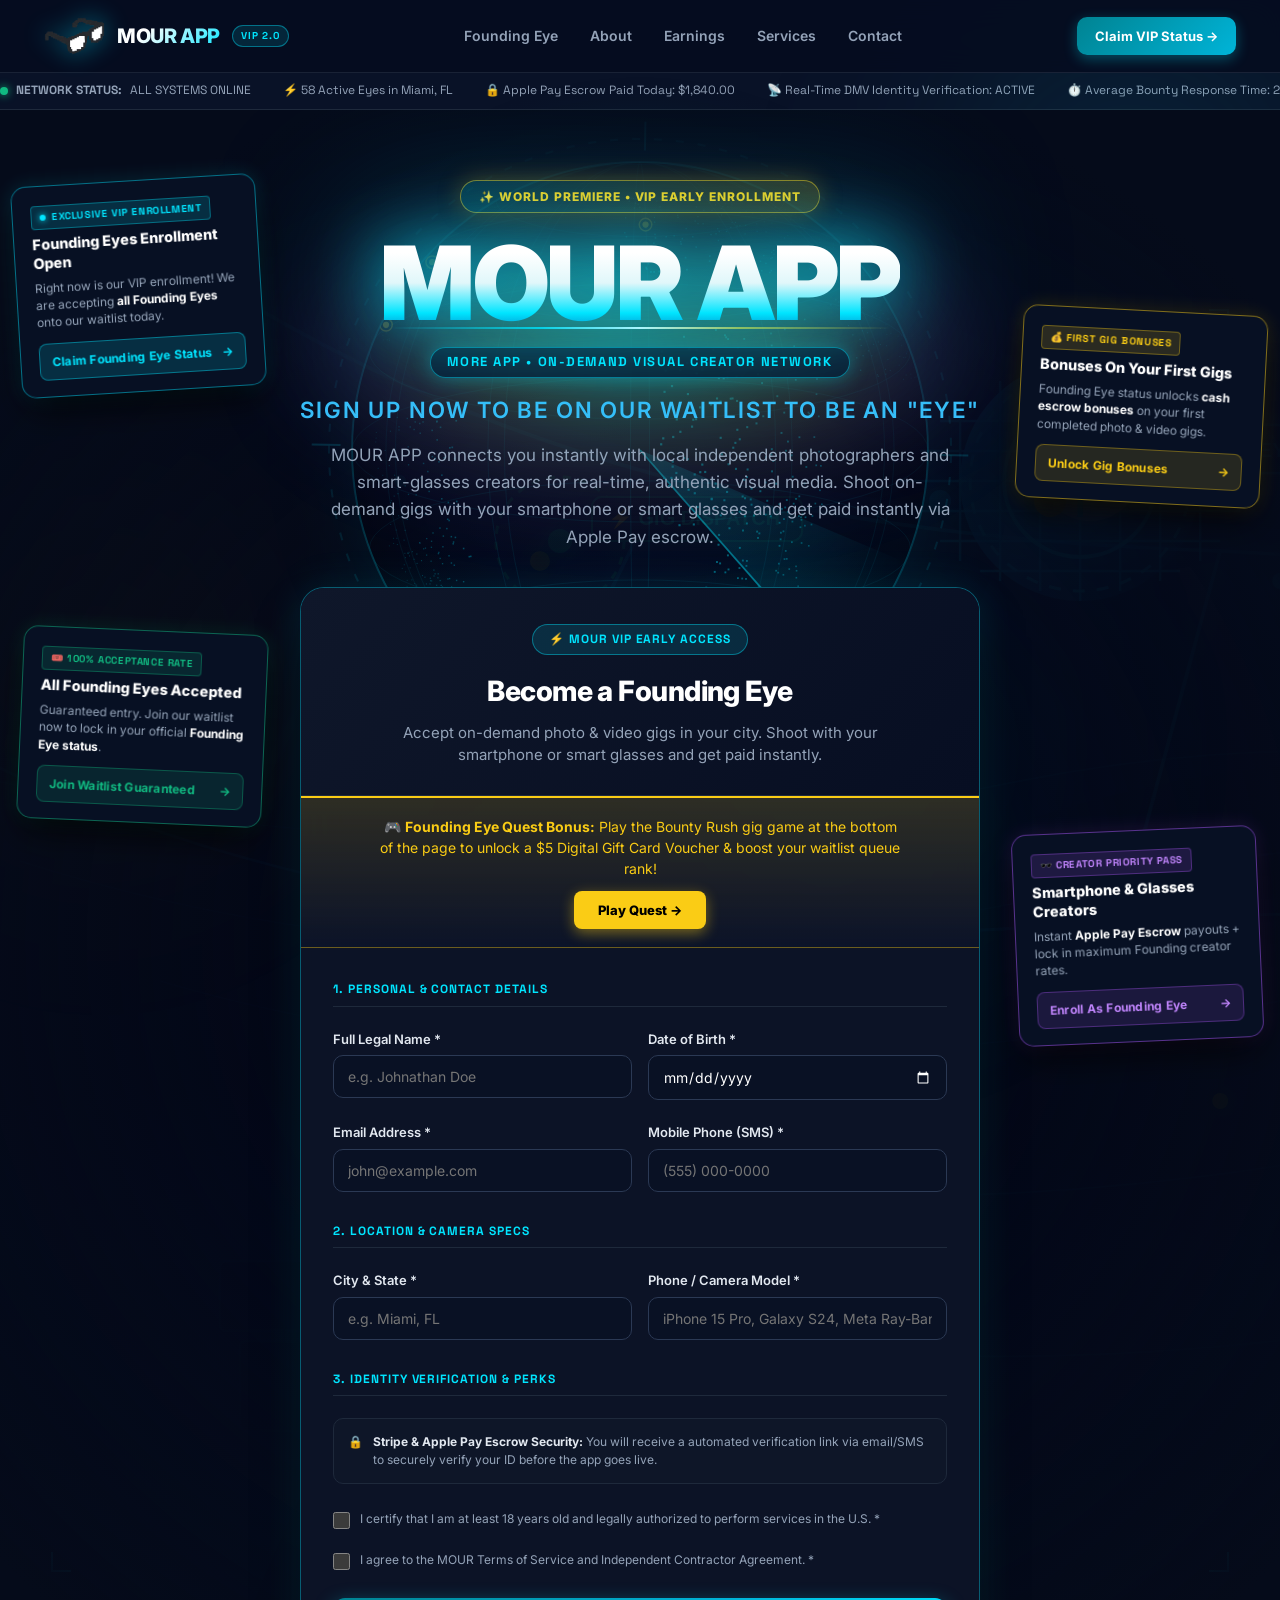
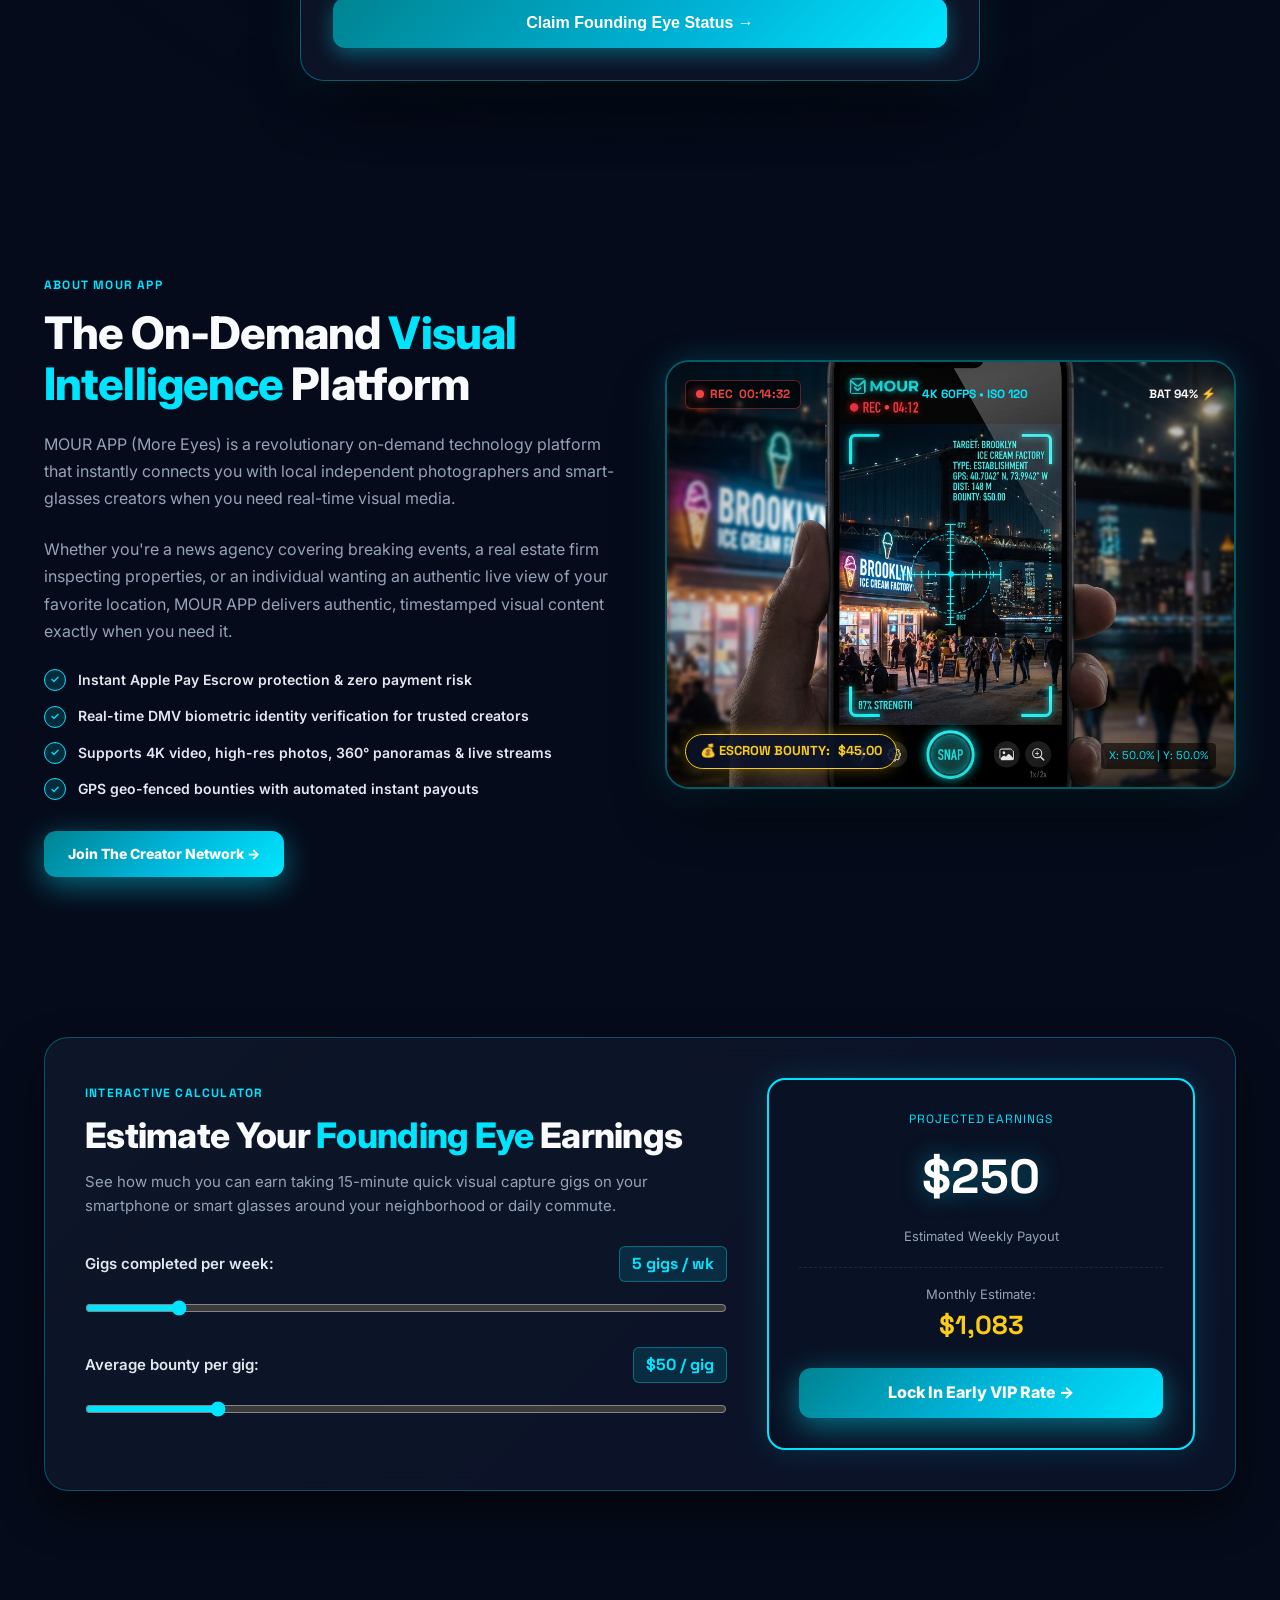
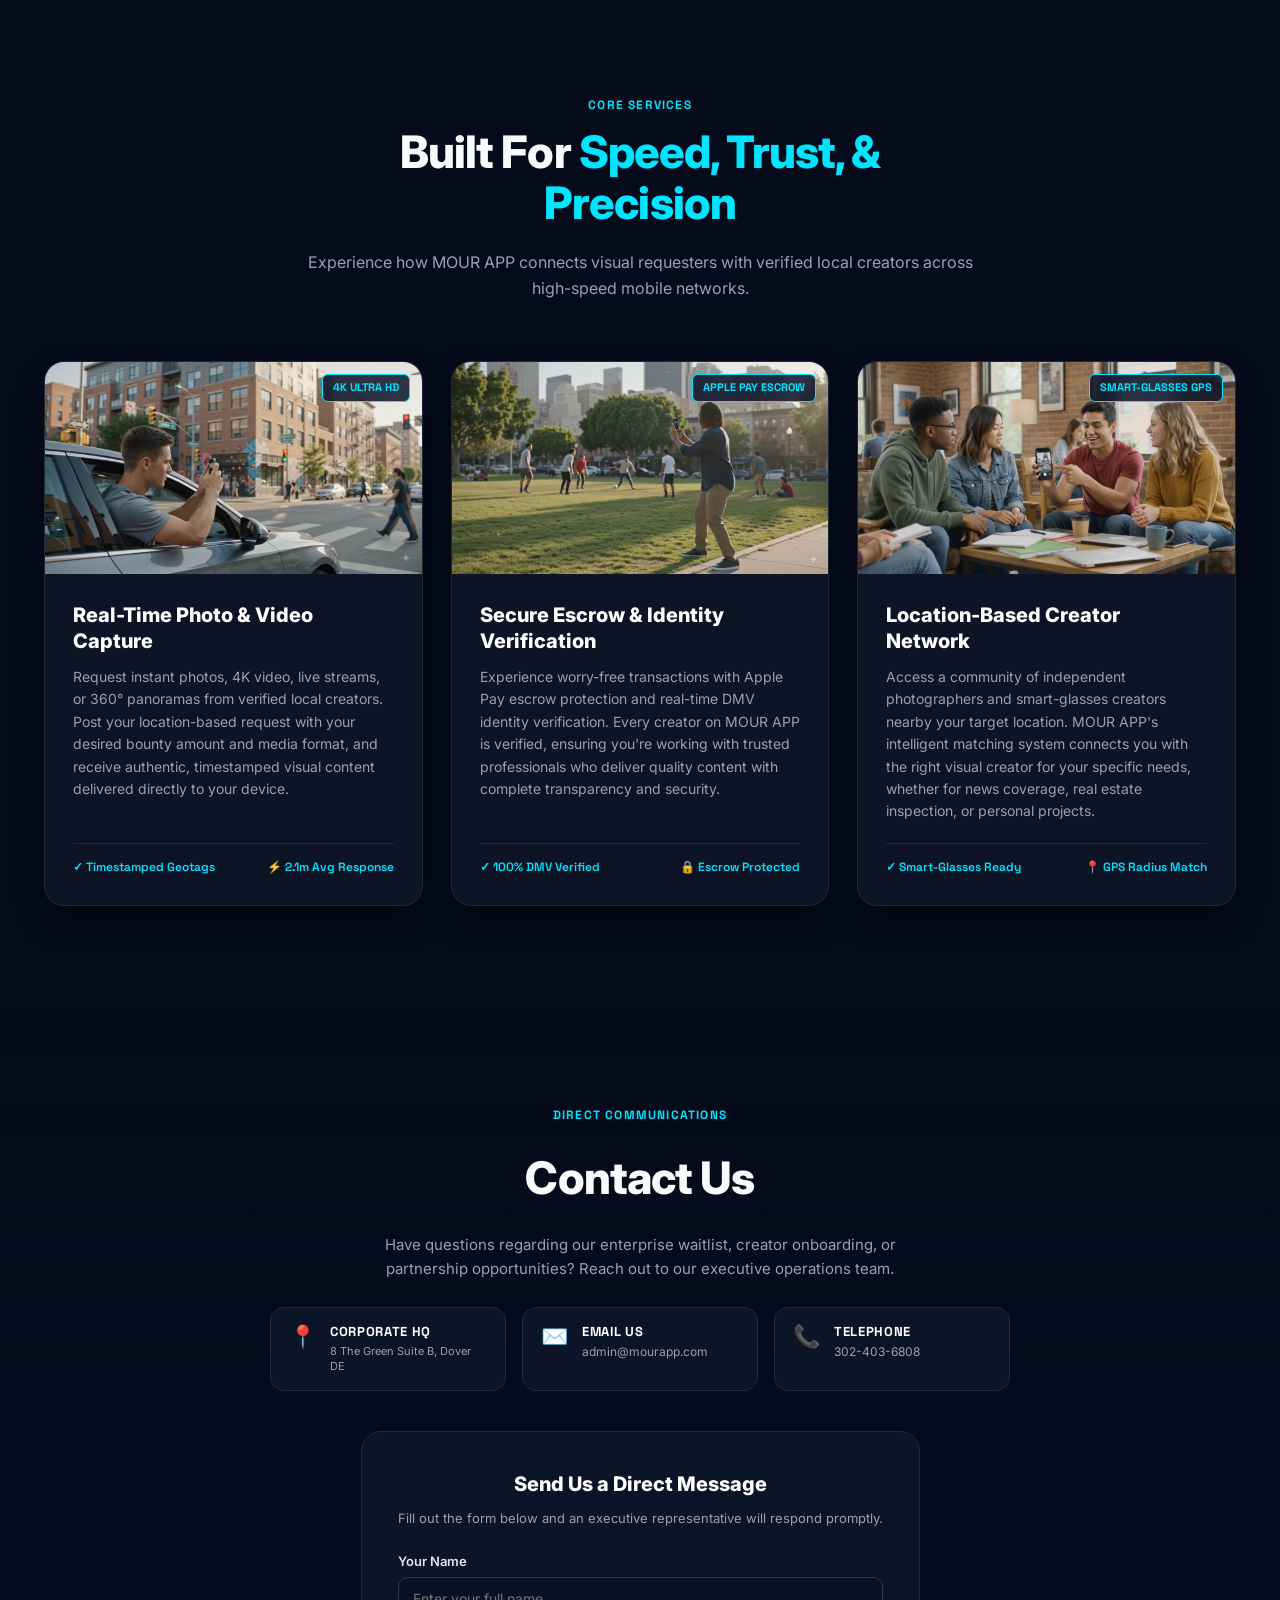
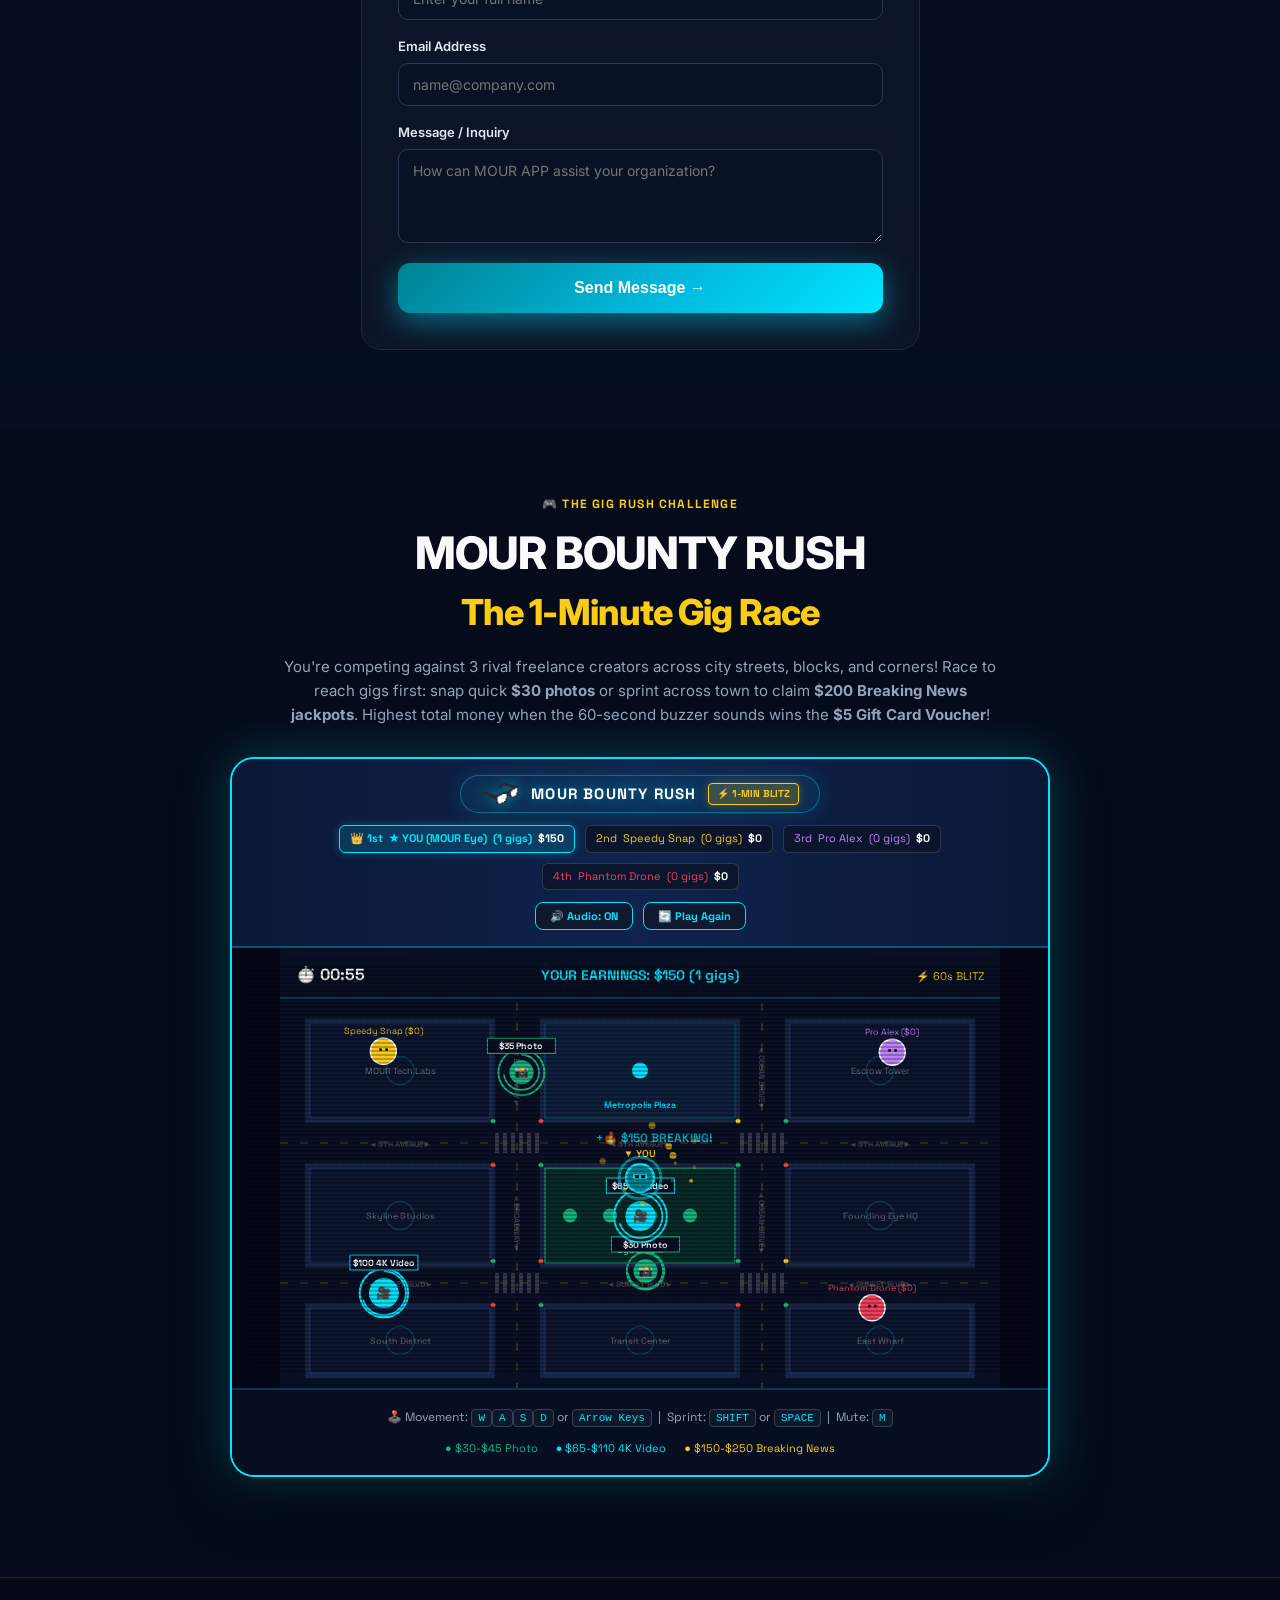
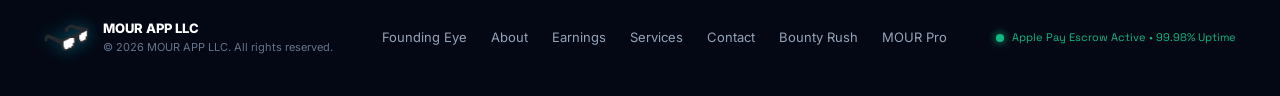
==== commit 6bd6dc89: "Add a no-pressure MOUR Pro page that checks out through the backend. The public marketing site now h" ====
--- a/index.html
+++ b/index.html
@@ -778,6 +778,7 @@
           <li><a href="#services">Services</a></li>
           <li><a href="#contact">Contact</a></li>
           <li><a href="#game">Bounty Rush</a></li>
+          <li><a href="/pro/">MOUR Pro</a></li>
         </ul>
 
         <div style="display: flex; align-items: center; gap: 8px; font-family: var(--font-mono); font-size: 11px; color: var(--accent-green);">
